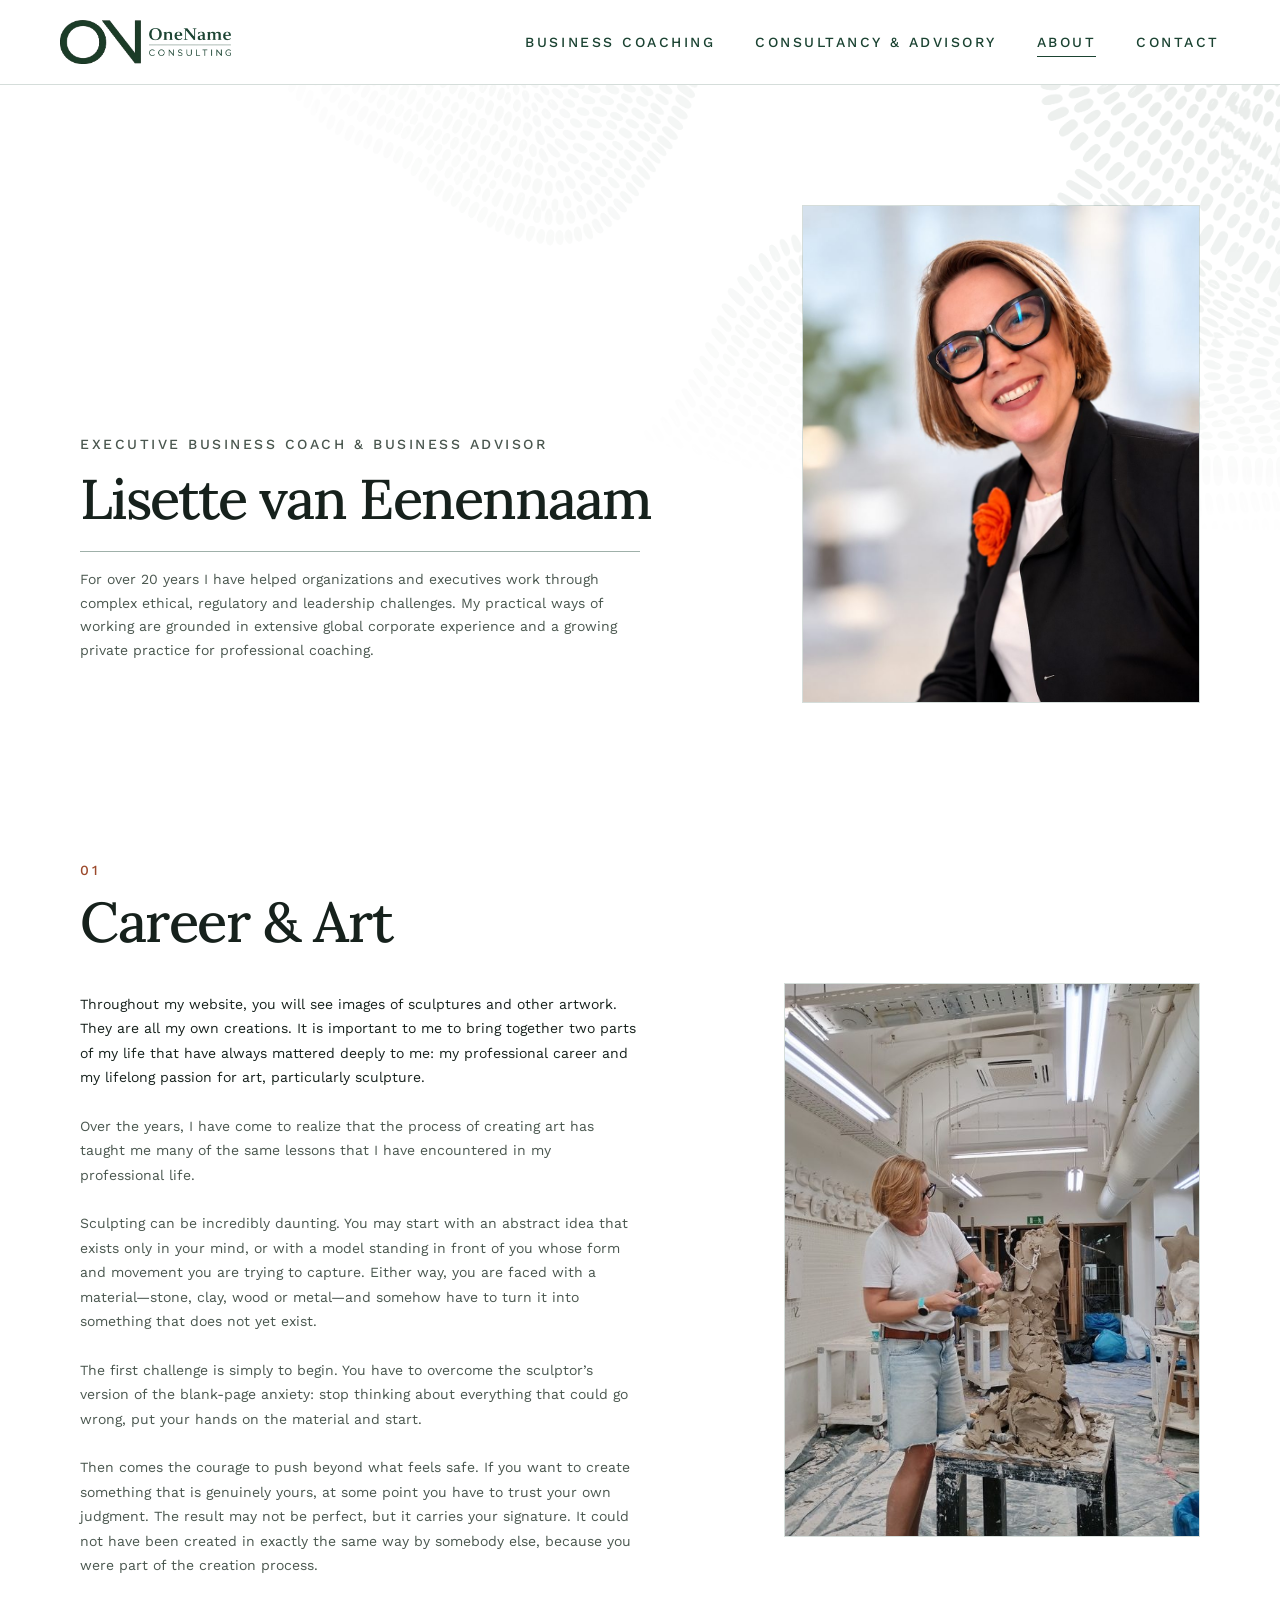
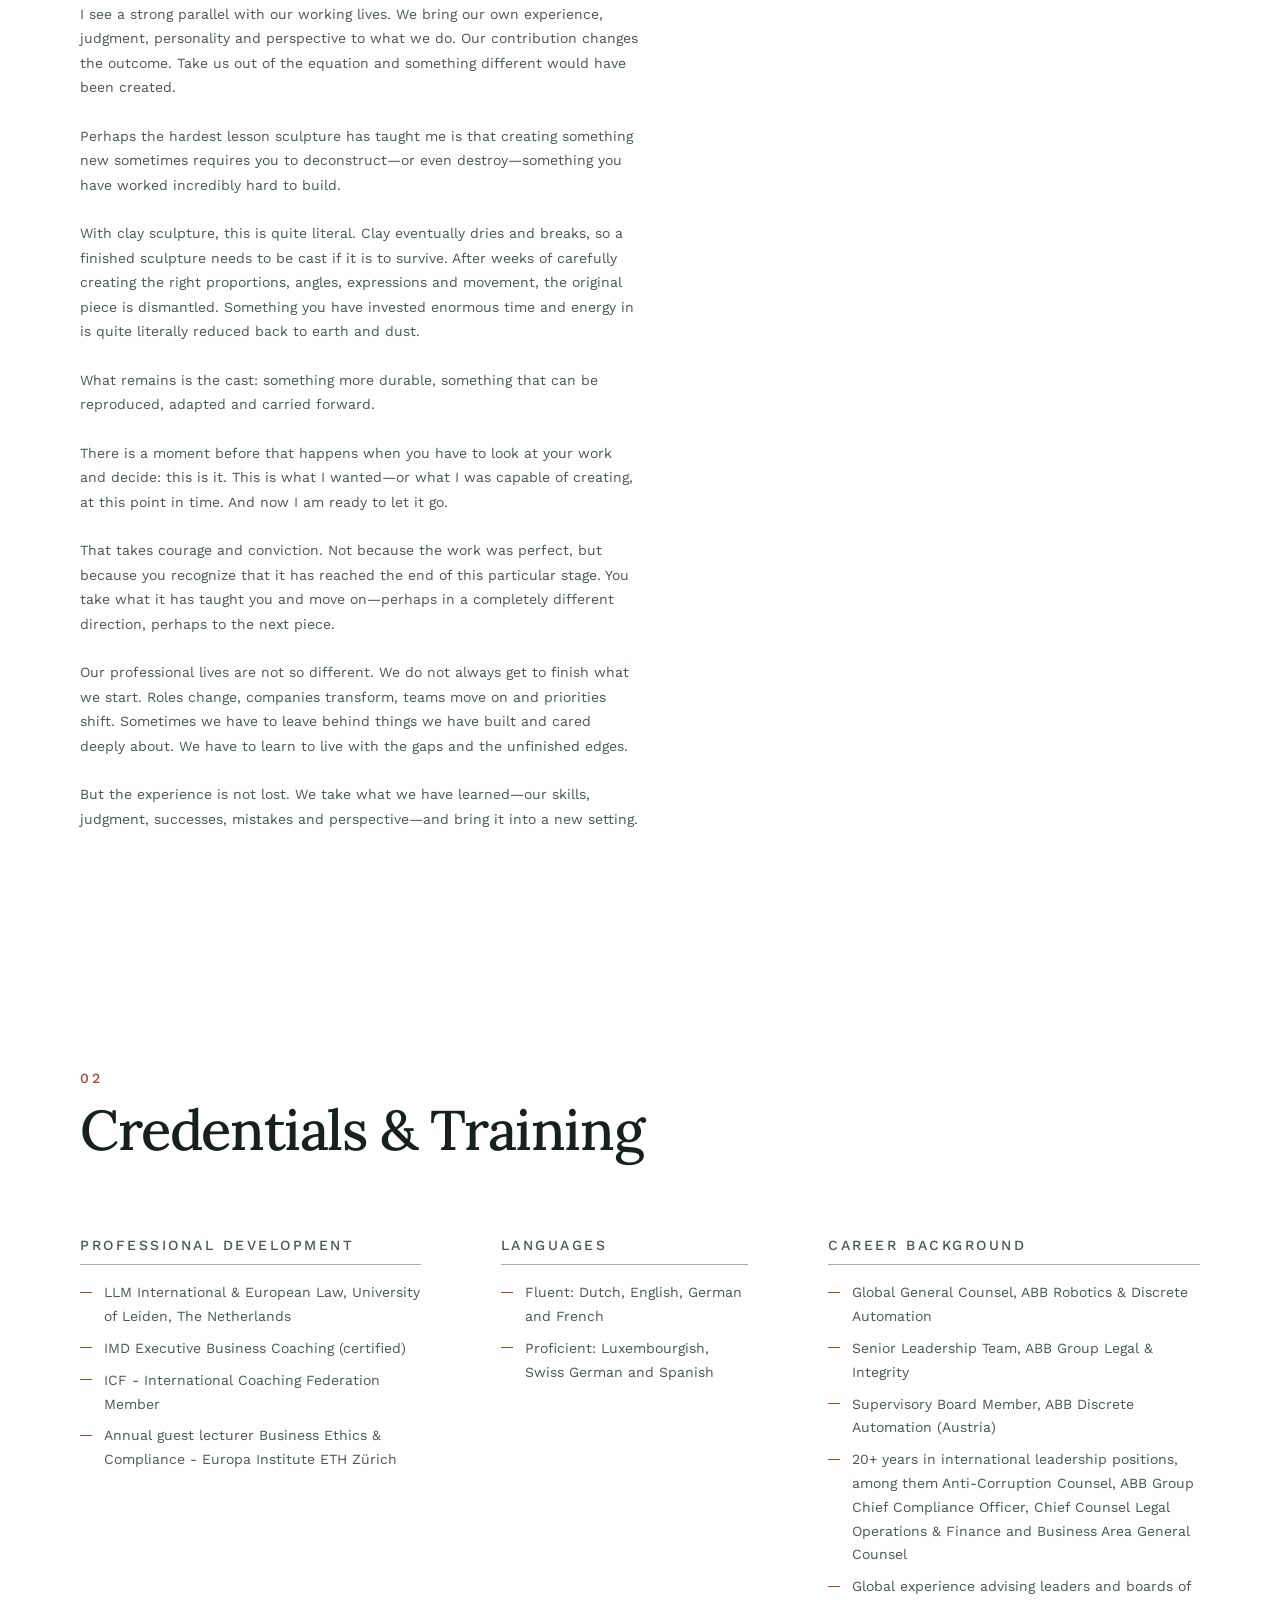
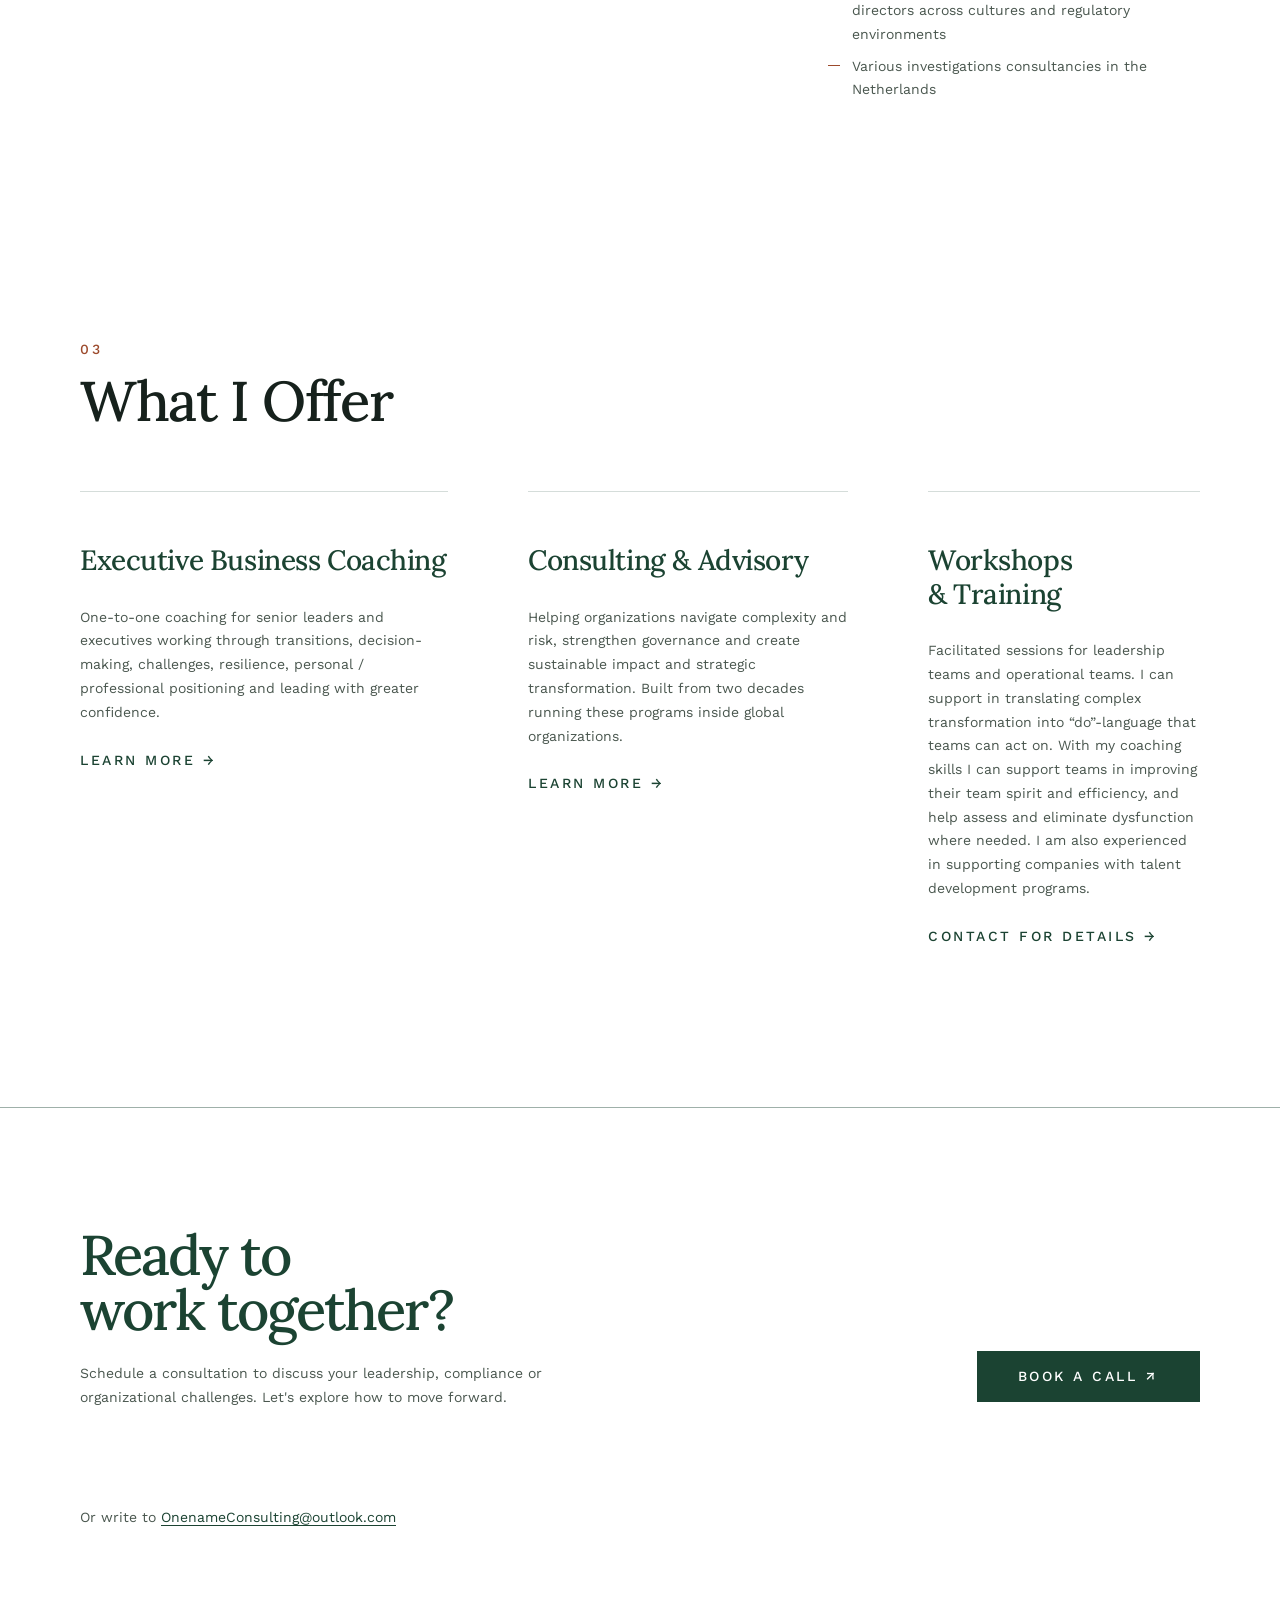
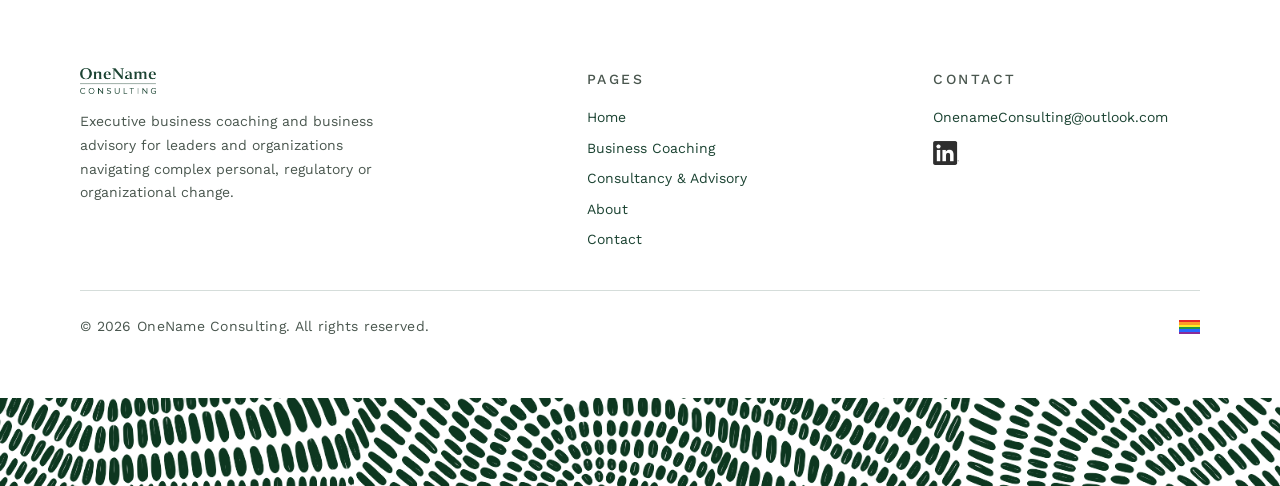
==== about/index.html @ f2559646 "Drop home from the desktop menu The logo carries the page home already. The link stays in the phone " ====
<!DOCTYPE html>
<html lang="en">
<head>
  <meta charset="UTF-8">
  <meta name="viewport" content="width=device-width, initial-scale=1.0">
  <title>About Lisette van Eenennaam | Executive Business Coach &amp; Business Advisor</title>
  <meta name="description" content="Executive business coach and business advisor with 20+ years at ABB in legal, compliance and leadership roles, including Global General Counsel for Robotics & Discrete Automation.">

  <link rel="canonical" href="https://onenameconsulting.com/about/">

  <!-- Open Graph / social. Absolute og:url and og:image are added by
       tools/set-domain.py once the client's domain is known. -->
  <meta property="og:type" content="website">
  <meta property="og:site_name" content="OneName Consulting">
  <meta property="og:title" content="About Lisette van Eenennaam | Executive Business Coach &amp; Business Advisor">
  <meta property="og:description" content="Executive business coach and business advisor with 20+ years at ABB in legal, compliance and leadership roles, including Global General Counsel for Robotics & Discrete Automation.">
  <meta property="og:url" content="https://onenameconsulting.com/about/">
  <meta property="og:image" content="https://onenameconsulting.com/assets/images/og-image.jpg">
  <meta property="og:locale" content="en">
  <meta name="twitter:card" content="summary_large_image">
  <meta name="twitter:image" content="https://onenameconsulting.com/assets/images/og-image.jpg">
  <meta name="twitter:title" content="About Lisette van Eenennaam | Executive Business Coach &amp; Business Advisor">
  <meta name="twitter:description" content="Executive business coach and business advisor with 20+ years at ABB in legal, compliance and leadership roles, including Global General Counsel for Robotics & Discrete Automation.">

  <script type="application/ld+json">
{
  "@context": "https://schema.org",
  "@graph": [
    {
      "@type": "ProfessionalService",
      "name": "OneName Consulting",
      "description": "Executive business coaching and business advisory for leaders and organizations navigating complex personal, regulatory or organizational change. 20+ years of global leadership experience in energy and technology industries.",
      "email": "OnenameConsulting@outlook.com",
      "sameAs": [
        "https://www.linkedin.com/in/lisette-v-2ba2059/"
      ],
      "areaServed": "Worldwide",
      "knowsLanguage": [
        "nl",
        "en",
        "de",
        "fr"
      ]
    },
    {
      "@type": "Person",
      "name": "Lisette van Eenennaam",
      "jobTitle": "Executive Business Coach & Business Advisor",
      "email": "OnenameConsulting@outlook.com",
      "sameAs": [
        "https://www.linkedin.com/in/lisette-v-2ba2059/"
      ],
      "knowsLanguage": [
        "nl",
        "en",
        "de",
        "fr"
      ],
      "alumniOf": {
        "@type": "Organization",
        "name": "IMD Business School"
      },
      "worksFor": {
        "@type": "Organization",
        "name": "OneName Consulting"
      },
      "knowsAbout": [
        "Executive coaching",
        "Anti-bribery and corruption compliance",
        "Corporate governance",
        "Regulatory risk",
        "Internal investigations",
        "Organizational culture and integrity",
        "Crisis management"
      ]
    }
  ]
}
  </script>

  <link rel="preconnect" href="https://fonts.googleapis.com">
  <link rel="preconnect" href="https://fonts.gstatic.com" crossorigin>
  <link href="https://fonts.googleapis.com/css2?family=Lora:ital,wght@0,400..700;1,400..700&family=Work+Sans:wght@400;500&display=swap" rel="stylesheet">

  <link rel="icon" href="../favicon.ico" sizes="any">
  <link rel="apple-touch-icon" href="../assets/images/apple-touch-icon.png">

  <link rel="stylesheet" href="../css/styles.css">

  <!-- Set before first paint so the mobile menu never flashes open. -->
  <script>document.documentElement.classList.add("js");</script>
</head>
<body>
  <a class="skip-link" href="#main">Skip to content</a>

  <header class="header">
    <nav class="nav" aria-label="Primary">
      <a class="logo" href="../" aria-label="OneName Consulting, home">
        <img class="logo__mark" fetchpriority="high" decoding="async" src="../assets/images/onename-mark.png" alt="" width="81" height="44">
        <img class="logo__wordmark" src="../assets/images/onename-wordmark.png" alt="OneName Consulting" width="82" height="28">
      </a>

      <button class="nav__toggle" type="button" aria-expanded="false"
              aria-controls="nav-menu" aria-label="Open menu">
        <span class="nav__toggle-bar"></span>
        <span class="nav__toggle-bar"></span>
        <span class="nav__toggle-bar"></span>
      </button>

      <ul class="nav__links" id="nav-menu">
        <li class="nav__item--home"><a href="../" class="nav__link">Home</a></li>
        <li><a href="../business-coaching/" class="nav__link">Business Coaching</a></li>
        <li><a href="../consultancy-advisory/" class="nav__link">Consultancy &amp; Advisory</a></li>
        <li><a href="../about/" class="nav__link active" aria-current="page">About</a></li>
        <li><a href="../contact/" class="nav__link">Contact</a></li>
      </ul>
    </nav>
  </header>

  <main id="main">

    <!-- Page header -->
    <section class="about-header">
      <div class="container">
        <div class="pattern-accent pattern-accent--hero" aria-hidden="true"></div>

        <div class="about-header__grid">
          <div>
            <p class="eyebrow">Executive Business Coach &amp; Business Advisor</p>

            <h1 class="about-header__title">Lisette van Eenennaam</h1>

            <p class="about-header__subtitle">
              For over 20 years I have helped organizations and executives work
              through complex ethical, regulatory and leadership challenges. My
              practical ways of working are grounded in extensive global
              corporate experience and a growing private practice for
              professional coaching.
            </p>
          </div>

          <div class="about-header__portrait">
            <img src="../assets/images/lisette-headshot.jpg"
                 alt="Lisette van Eenennaam" width="880" height="1100"
                 decoding="async">
          </div>
        </div>
      </div>
    </section>

    <!-- 1. Career & Art -->
    <section class="section story">
      <div class="container">
        <div class="story__grid">
          <div class="story__text">
            <h2 class="section__title">Career &amp; Art</h2>

            <p>
              Throughout my website, you will see images of sculptures and other
              artwork. They are all my own creations. It is important to me to bring
              together two parts of my life that have always mattered deeply to me:
              my professional career and my lifelong passion for art, particularly
              sculpture.
            </p>

            <p>
              Over the years, I have come to realize that the process of creating
              art has taught me many of the same lessons that I have encountered in
              my professional life.
            </p>

            <p>
              Sculpting can be incredibly daunting. You may start with an abstract
              idea that exists only in your mind, or with a model standing in front
              of you whose form and movement you are trying to capture. Either way,
              you are faced with a material&mdash;stone, clay, wood or
              metal&mdash;and somehow have to turn it into something that does not
              yet exist.
            </p>

            <p>
              The first challenge is simply to begin. You have to overcome the
              sculptor&rsquo;s version of the blank-page anxiety: stop thinking
              about everything that could go wrong, put your hands on the material
              and start.
            </p>

            <p>
              Then comes the courage to push beyond what feels safe. If you want to
              create something that is genuinely yours, at some point you have to
              trust your own judgment. The result may not be perfect, but it
              carries your signature. It could not have been created in exactly the
              same way by somebody else, because you were part of the creation
              process.
            </p>

            <p>
              I see a strong parallel with our working lives. We bring our own
              experience, judgment, personality and perspective to what we do. Our
              contribution changes the outcome. Take us out of the equation and
              something different would have been created.
            </p>

            <p>
              Perhaps the hardest lesson sculpture has taught me is that creating
              something new sometimes requires you to deconstruct&mdash;or even
              destroy&mdash;something you have worked incredibly hard to build.
            </p>

            <p>
              With clay sculpture, this is quite literal. Clay eventually dries and
              breaks, so a finished sculpture needs to be cast if it is to survive.
              After weeks of carefully creating the right proportions, angles,
              expressions and movement, the original piece is dismantled. Something
              you have invested enormous time and energy in is quite literally
              reduced back to earth and dust.
            </p>

            <p>
              What remains is the cast: something more durable, something that can
              be reproduced, adapted and carried forward.
            </p>

            <p>
              There is a moment before that happens when you have to look at your
              work and decide: this is it. This is what I wanted&mdash;or what I was
              capable of creating, at this point in time. And now I am ready to let
              it go.
            </p>

            <p>
              That takes courage and conviction. Not because the work was perfect,
              but because you recognize that it has reached the end of this
              particular stage. You take what it has taught you and move
              on&mdash;perhaps in a completely different direction, perhaps to the
              next piece.
            </p>

            <p>
              Our professional lives are not so different. We do not always get to
              finish what we start. Roles change, companies transform, teams move on
              and priorities shift. Sometimes we have to leave behind things we have
              built and cared deeply about. We have to learn to live with the gaps
              and the unfinished edges.
            </p>

            <p>
              But the experience is not lost. We take what we have learned&mdash;our
              skills, judgment, successes, mistakes and perspective&mdash;and bring
              it into a new setting.
            </p>
          </div>

          <aside class="story__aside">
            <figure class="story__figure reveal">
              <img src="../assets/images/studio-working.jpg"
                   alt="Lisette van Eenennaam modelling a standing figure in clay at her studio"
                   width="571" height="761" loading="lazy" decoding="async">
            </figure>
          </aside>
        </div>
      </div>
    </section>

    <!-- 2. Credentials & Training -->
    <section class="section credentials-section">
      <div class="container">
        <h2 class="section__title">Credentials &amp; Training</h2>

        <div class="credentials-grid">
          <div class="credentials-group">
            <h3 class="eyebrow credentials-group__title">Professional Development</h3>
            <ul class="credentials-group__list">
              <li>LLM International &amp; European Law, University of Leiden, The Netherlands</li>
              <li>IMD Executive Business Coaching (certified)</li>
              <li>ICF - International Coaching Federation Member</li>
              <li>Annual guest lecturer Business Ethics &amp; Compliance - Europa Institute ETH Z&uuml;rich</li>
            </ul>
          </div>

          <div class="credentials-group">
            <h3 class="eyebrow credentials-group__title">Languages</h3>
            <ul class="credentials-group__list">
              <li>Fluent: Dutch, English, German and French</li>
              <li>Proficient: Luxembourgish, Swiss German and Spanish</li>
            </ul>
          </div>

          <div class="credentials-group">
            <h3 class="eyebrow credentials-group__title">Career Background</h3>
            <ul class="credentials-group__list">
              <li>Global General Counsel, ABB Robotics &amp; Discrete Automation</li>
              <li>Senior Leadership Team, ABB Group Legal &amp; Integrity</li>
              <li>Supervisory Board Member, ABB Discrete Automation (Austria)</li>
              <li>20+ years in international leadership positions, among them Anti-Corruption Counsel, ABB Group Chief Compliance Officer, Chief Counsel Legal Operations &amp; Finance and Business Area General Counsel</li>
              <li>Global experience advising leaders and boards of directors across cultures and regulatory environments</li>
              <li>Various investigations consultancies in the Netherlands</li>
            </ul>
          </div>
        </div>
      </div>
    </section>

    <!-- 3. What I Offer -->
    <section class="section services">
      <div class="container">
        <h2 class="section__title">What I Offer</h2>

        <div class="services-grid">
          <article class="card services-card">
            <h3 class="card__title">Executive Business Coaching</h3>
            <p class="card__text">
              One-to-one coaching for senior leaders and executives working
              through transitions, decision-making, challenges, resilience,
              personal / professional positioning and leading with greater
              confidence.
            </p>
            <a class="services-card__link" href="../business-coaching/"
               aria-label="Learn more about executive coaching">Learn more &rarr;</a>
          </article>

          <article class="card services-card">
            <h3 class="card__title">Consulting &amp; Advisory</h3>
            <p class="card__text">
              Helping organizations navigate complexity and risk, strengthen
              governance and create sustainable impact and strategic
              transformation. Built from two decades running these programs
              inside global organizations.
            </p>
            <a class="services-card__link" href="../consultancy-advisory/"
               aria-label="Learn more about compliance and advisory">Learn more &rarr;</a>
          </article>

          <article class="card services-card">
            <h3 class="card__title">Workshops &amp; Training</h3>
            <p class="card__text">
              Facilitated sessions for leadership teams and operational teams. I
              can support in translating complex transformation into
              &ldquo;do&rdquo;-language that teams can act on. With my coaching
              skills I can support teams in improving their team spirit and
              efficiency, and help assess and eliminate dysfunction where
              needed. I am also experienced in supporting companies with talent
              development programs.
            </p>
            <a class="services-card__link" href="../consultancy-advisory/"
               aria-label="Contact us about workshops and training">Contact for details &rarr;</a>
          </article>
        </div>
      </div>
    </section>

    <!-- 4. CTA banner -->
    <section class="cta-banner">
      <div class="container cta-banner__inner">
        <div>
          <h2 class="cta-banner__title">Ready to work together?</h2>
          <p class="cta-banner__text">
            Schedule a consultation to discuss your leadership, compliance or
            organizational challenges. Let's explore how to move forward.
          </p>
        </div>

        <div class="cta-banner__actions">
          <a class="btn btn--solid" href="mailto:OnenameConsulting@outlook.com">Book a call</a>
        </div>
          <p class="cta-banner__fallback">
            Or write to <a class="link" href="mailto:OnenameConsulting@outlook.com">OnenameConsulting@outlook.com</a>
          </p>
      </div>
    </section>

  </main>

  <footer class="footer">
    <div class="container footer__inner">
      <div class="footer__brand">
        <img class="footer__wordmark" loading="lazy" decoding="async" src="../assets/images/onename-wordmark.png"
             alt="OneName Consulting" width="76" height="26">
        <p class="footer__tagline">
          Executive business coaching and business advisory for leaders and
          organizations navigating complex personal, regulatory or
          organizational change.
        </p>
      </div>

      <nav class="footer__nav" aria-label="Footer">
        <h2 class="eyebrow">Pages</h2>
        <ul class="footer__list">
          <li><a class="footer__link" href="../">Home</a></li>
          <li><a class="footer__link" href="../business-coaching/">Business Coaching</a></li>
          <li><a class="footer__link" href="../consultancy-advisory/">Consultancy &amp; Advisory</a></li>
          <li><a class="footer__link" href="../about/" aria-current="page">About</a></li>
          <li><a class="footer__link" href="../contact/">Contact</a></li>
        </ul>
      </nav>

      <div class="footer__contact">
        <h2 class="eyebrow">Contact</h2>
        <ul class="footer__list">
          <li><a class="footer__link" href="mailto:OnenameConsulting@outlook.com">OnenameConsulting@outlook.com</a></li>
          <li>
            <a class="footer__link footer__link--logo" href="https://www.linkedin.com/in/lisette-v-2ba2059/">
              <img class="social-bug" loading="lazy" decoding="async"
                   src="../assets/images/linkedin-bug.png" alt="LinkedIn" width="96" height="89">
            </a>
          </li>
        </ul>
      </div>

      <p class="footer__legal">
        <span>&copy; 2026 OneName Consulting. All rights reserved.</span>
        <img class="footer__flag" loading="lazy" decoding="async" src="../assets/images/pride-flag.svg"
             alt="Pride flag" width="21" height="14">
      </p>
    </div>

    <div class="pattern-divider" aria-hidden="true"></div>
  </footer>

  <script src="../js/main.js"></script>
</body>
</html>
---- css/styles.css ----
/* ==========================================================================
   OneName Consulting — global stylesheet

   Art direction: editorial magazine, not corporate web. The page is carried
   by type, rule-work and whitespace; there are no filled cards, no drop
   shadows and no radii to speak of. The ground is white; forest green does
   the structural work and terracotta is used only as punctuation.

   Mobile first. Base rules are the phone layout; every media query is
   min-width and only ever adds. Breakpoints:
     base            up to 480px   phone
     min-width 481   481 – 768px   tablet
     min-width 769   769px and up  desktop
   ========================================================================== */

/* --------------------------------------------------------------------------
   1. Design tokens
   The ground is plain white; the neutral ramp above it is tinted toward the
   forest green rather than a flat grey, so text and primary read as one
   family against it. Sizing tokens hold
   their phone values here and are raised at each breakpoint.
   -------------------------------------------------------------------------- */

:root {
  /* Colour */
  --color-primary: #1B4332;         /* Forest Green */
  --color-primary-hover: #143528;
  --color-on-primary: #FFFFFF;
  --color-background: #FFFFFF;      /* White */
  --color-surface: #FAF9F7;         /* off-white, for any panel that needs to sit off the ground */
  --color-text: #16211C;
  --color-text-muted: #4A574F;
  --color-text-secondary: var(--color-text-muted);   /* alias */
  --color-border: rgba(27, 67, 50, 0.28);

  /* The one accent. Punctuation only — a turned word, a hovered rule, an
     index number. Never body copy, never a background, never meaning-bearing
     on its own. */
  --color-accent: #9C4A2C;          /* muted terracotta — 6.12:1 on white */

  /* Reversed-out variants for the forest proof band. The band is the only
     dark surface on the site, and the base accent measures 1.81:1 on forest —
     far below the 4.5:1 floor — so it cannot be used there. These three exist
     for that band alone and are not a second brand palette. */
  --color-on-primary-muted: #B8B5AE;   /* 5.41:1 on forest */
  --color-accent-on-primary: #D8977E;  /* base accent lightened 25%, 4.56:1 */
  --rule-on-primary: rgba(255, 255, 255, 0.24);

  /* Rule-work does most of the structural work now that cards are gone. */
  --rule-hairline: rgba(27, 67, 50, 0.18);
  --rule-strong: rgba(27, 67, 50, 0.42);

  /* Typography */
  --font-display: "Lora", Georgia, "Times New Roman", serif;
  --font-body: "Work Sans", -apple-system, BlinkMacSystemFont, "Segoe UI",
    Helvetica, Arial, sans-serif;

  /* Three sizes, and only three. Hierarchy is carried by family, weight,
     case, tracking and rule-work instead of by a long size ramp, so a
     heading and a card title can share a size and still read as different
     things. Phone values are the base; the two larger sizes grow with the
     viewport and stop at their cap. Anything not listed here — the
     navigation and the footer — keeps its own sizes on purpose.

     --text-s is the floor for the whole page: nothing is set smaller. The
     navigation, footer links and legal line used to sit at 12px and now sit
     here with the rest. */
  --text-s: 0.875rem;                          /* 14px — body, labels, meta */
  --text-m: clamp(1.25rem, 1.4vw + 0.94rem, 1.75rem);  /* 20 → 28px — sub-heads, leads */
  --text-l: clamp(2rem, 3.6vw + 1.1rem, 3.5rem);       /* 32 → 56px — headlines */

  /* Editorial metadata: small, wide, uppercase. One treatment, used
     everywhere that isn't display or body. */
  --tracking-meta: 0.18em;

  /* Spacing */
  --space-xs: 0.25rem;   /*   4px */
  --space-sm: 0.5rem;    /*   8px */
  --space-md: 1rem;      /*  16px */
  --space-lg: 1.5rem;    /*  24px */
  --space-xl: 2.5rem;    /*  40px */
  --space-2xl: 3.75rem;  /*  60px */
  --space-3xl: 5rem;     /*  80px */
  --space-4xl: 7.5rem;   /* 120px — desktop section rhythm */

  /* Layout */
  --container-max: 1240px;
  --container-gutter: var(--space-md);
  --measure: 560px;

  --radius-sm: 0;
  --radius-md: 0;

  /* Kept as tokens because components still reference them, but elevation is
     no longer part of the visual language — both resolve to nothing. */
  --shadow-sm: none;
  --shadow-md: none;

  --transition-fast: 180ms cubic-bezier(0.22, 1, 0.36, 1);

  /* Navbar — phone values */
  --nav-padding-y: var(--space-md);
  --nav-padding-x: var(--space-md);
  --nav-gap: var(--space-md);
  --logo-size: 36px;       /* ON mark HEIGHT; width follows its 1.84:1 ratio */
  --wordmark-size: 23px;   /* wordmark HEIGHT; width follows its 2.94:1 ratio */

  /* Section rhythm — phone values.
     --section-padding-lg is the interior-page rhythm; the landing page
     sets its own padding per section instead of drawing from a token. */
  --section-padding-lg: var(--space-2xl);

  /* Pattern accents. Opacity and height are the two things worth tweaking,
     so they live here rather than in the rules below. */
  /* The hero field is meant to be noticed on second glance, not first.
     Phones get the faintest setting so nothing competes with the headline.
     Measured at 0.09: muted copy holds 5.46:1 and the terracotta em 3.92:1
     over the densest dots, so type sits on it cleanly. */
  --pattern-opacity: 0.04;          /* hero field — phone */
  --pattern-opacity-section: 0.12;  /* section accent */
  --pattern-opacity-cta: 0.07;      /* closing CTA field — phone */
  --pattern-divider-h: 56px;        /* full-opacity closing band */
}

/* --------------------------------------------------------------------------
   2. Reset
   -------------------------------------------------------------------------- */

*,
*::before,
*::after {
  box-sizing: border-box;
}

body,
h1,
h2,
p {
  margin: 0;
}

ul {
  margin: 0;
  padding: 0;
  list-style: none;
}

img {
  display: block;
  max-width: 100%;
}

button {
  font: inherit;
  color: inherit;
  background: none;
  border: 0;
  padding: 0;
}

/* --------------------------------------------------------------------------
   3. Base
   -------------------------------------------------------------------------- */

body {
  background-color: var(--color-background);
  color: var(--color-text);
  font-family: var(--font-body);
  font-size: var(--text-s);
  line-height: 1.6;
  -webkit-font-smoothing: antialiased;

  /* Composition leans on offsets and oversized type; this is the backstop
     that guarantees none of it can push the page sideways. */
  overflow-x: hidden;
}

/* Sections are numbered by CSS so the markup stays clean. */
main {
  counter-reset: section;
}

:focus-visible {
  outline: 2px solid var(--color-primary);
  outline-offset: 3px;
}

/* Off-screen until focused, so keyboard users can jump the navigation
   instead of tabbing the logo and four links on every page. */
.skip-link {
  position: absolute;
  left: var(--space-md);
  top: var(--space-md);
  z-index: 200;
  padding: var(--space-sm) var(--space-md);
  background-color: var(--color-primary);
  color: var(--color-on-primary);
  font-size: var(--text-s);
  font-weight: 500;
  letter-spacing: var(--tracking-meta);
  text-transform: uppercase;
  text-decoration: none;
  transform: translateY(-200%);
}

.skip-link:focus {
  transform: translateY(0);
}

/* --------------------------------------------------------------------------
   4. Layout
   -------------------------------------------------------------------------- */

.container {
  max-width: var(--container-max);
  margin-inline: auto;
  padding-inline: var(--container-gutter);
}

/* --------------------------------------------------------------------------
   5. Header / navigation

   Phone: lockup and hamburger share row one; the menu wraps to row two and
   is collapsed. Tablet up: one row, menu always open, hamburger gone.
   -------------------------------------------------------------------------- */

.header {
  position: sticky;
  top: 0;
  z-index: 100;
  background-color: var(--color-background);
  border-bottom: 1px solid var(--rule-hairline);
}

.nav {
  display: flex;
  flex-wrap: wrap;
  align-items: center;
  justify-content: space-between;
  gap: var(--space-md);
  padding: var(--nav-padding-y) var(--nav-padding-x);
}

/* Lockup: mark then wordmark, sharing one link to home. */
.logo {
  display: flex;
  align-items: center;
  gap: var(--space-sm);
  flex-shrink: 0;
}

/* Both pieces are wider than tall, so height drives the size and width
   follows. Setting both dimensions would squash them. */
.logo__mark {
  height: var(--logo-size);
  width: auto;
}

.logo__wordmark {
  height: var(--wordmark-size);
  width: auto;
}

/* Hamburger --------------------------------------------------------------- */

/* Hidden by default so that without JavaScript the menu below simply stays
   visible and usable. The .js class, set by main.js, turns the collapse on. */
.nav__toggle {
  display: none;
  width: 44px;              /* 44px minimum touch target */
  height: 44px;
  margin-right: calc(var(--space-xs) * -1);
  cursor: pointer;
}

.js .nav__toggle {
  display: flex;
  flex-direction: column;
  align-items: center;
  justify-content: center;
  gap: 5px;
}

.nav__toggle-bar {
  display: block;
  width: 22px;
  height: 1px;
  background-color: var(--color-primary);
  transition: transform var(--transition-fast),
    opacity var(--transition-fast);
}

/* Open: top and bottom bars cross, middle bar drops out */
.nav__toggle[aria-expanded="true"] .nav__toggle-bar:nth-child(1) {
  transform: translateY(6px) rotate(45deg);
}

.nav__toggle[aria-expanded="true"] .nav__toggle-bar:nth-child(2) {
  opacity: 0;
}

.nav__toggle[aria-expanded="true"] .nav__toggle-bar:nth-child(3) {
  transform: translateY(-6px) rotate(-45deg);
}

/* Menu -------------------------------------------------------------------- */

.nav__links {
  display: flex;
  flex-direction: column;
  gap: var(--nav-gap);
  flex-basis: 100%;
  padding-bottom: var(--space-sm);
}

/* Collapsed on phones until the hamburger opens it */
.js .nav__links {
  display: none;
}

.js .nav__links--open {
  display: flex;
}

.nav__link {
  position: relative;
  display: inline-block;
  padding-block: var(--space-xs);
  color: var(--color-primary);
  font-family: var(--font-body);
  font-size: var(--text-s);
  font-weight: 500;
  letter-spacing: var(--tracking-meta);
  text-transform: uppercase;
  text-decoration: none;
  transition: color var(--transition-fast);
}

/* Rule grows from the left rather than fading in — reads as drawn, not lit. */
.nav__link::after {
  content: "";
  position: absolute;
  left: 0;
  bottom: 0;
  width: 100%;
  height: 1px;
  background-color: currentColor;
  transform: scaleX(0);
  transform-origin: left;
  transition: transform var(--transition-fast);
}

.nav__link:hover::after {
  transform: scaleX(1);
}

/* Current page: the rule is simply already drawn. Underline, not colour
   alone, carries the meaning. */
.nav__link.active::after {
  transform: scaleX(1);
}

/* --------------------------------------------------------------------------
   6. Hero

   A magazine cover: the headline runs the full measure at display size, the
   supporting copy sits low and right of centre, and the actions sit left
   under it. The imbalance is the composition.
   -------------------------------------------------------------------------- */

/* --------------------------------------------------------------------------
   Pattern accents

   Three placements, no more: a faded field in the hero, a faded field beside
   the approach heading, and a full-opacity band closing the About page.

   The governing rule is that type never sits on the pattern. That isn't left
   to opacity — it is built into the geometry. On phone and tablet the hero
   accent is a band and the hero's top padding is derived from its height, so
   the headline starts below it. On desktop the accent takes the right of the
   frame and the columns below stop short of it. Either way the two cannot
   meet, at any viewport width.

   The artwork is the client's own file with its paper keyed out, so the site's
   bisque shows through rather than the artwork's slightly cooler #F3F1EF. Ink
   is the artwork's measured #0D3720, untouched.

   Paths are relative to this stylesheet, so they resolve identically from the
   root page and from pages/.
   -------------------------------------------------------------------------- */

.pattern-accent {
  position: absolute;
  z-index: 0;
  background-image: url("../assets/images/pattern.webp");
  background-size: cover;
  background-position: center;
  background-repeat: no-repeat;
  opacity: var(--pattern-opacity);
  pointer-events: none;
}

/* A field behind the whole hero, not just the type side. The radial mask
   concentrates it in the top-right corner, which the split layout's
   photograph now covers, and lets it fall away to nothing moving left —
   so it stays faintly present behind the headline without competing with
   it. */
.pattern-accent--hero {
  inset: 0;
  -webkit-mask-image: radial-gradient(115% 95% at 100% 0%,
    #000 0%, rgba(0, 0, 0, 0.5) 40%, transparent 74%);
  mask-image: radial-gradient(115% 95% at 100% 0%,
    #000 0%, rgba(0, 0, 0, 0.5) 40%, transparent 74%);
}

/* Beside the approach heading, which is capped at --measure and sits left.
   Hidden on phones, where there is no clear space to put it. */
.pattern-accent--section {
  display: none;
  opacity: var(--pattern-opacity-section);
}

/* Full opacity — this one is the accent, not a wash. Anchored to the foot of
   the artwork because that is the only region whose dots run unbroken from
   edge to edge; sliced anywhere higher, the band crosses one of the field's
   white voids and reads as two torn-off pieces rather than one rule. */
.pattern-divider {
  height: var(--pattern-divider-h);
  background-image: url("../assets/images/pattern.webp");
  background-size: cover;
  background-position: center bottom;
  background-repeat: no-repeat;
}

.hero {
  position: relative;
  overflow: hidden;
  padding-block: 0 var(--space-3xl);
}

/* Mobile opens on the photograph, not on type. */
.hero__grid {
  position: relative;
  z-index: 1;
  display: grid;
}

.hero__media {
  order: -1;
}

.hero__media img {
  width: 100%;
  height: 100%;
  aspect-ratio: 4 / 3;
  object-fit: cover;
  object-position: center 22%;
}

.hero__body {
  min-width: 0;
  padding-inline: var(--container-gutter);
  padding-block: var(--space-xl) 0;
}

.hero__title {
  font-family: var(--font-display);
  font-size: var(--text-l);
  font-weight: 500;
  line-height: 0.94;
  letter-spacing: -0.035em;
  text-wrap: balance;
}

/* The one flourish: "craft" set in Lora's italic and turned terracotta, so
   the word demonstrates the craft it names. Delete the <em> in index.html to
   remove it. */
.hero__title em {
  font-style: italic;
  font-weight: 400;
  color: var(--color-accent);
}

.hero__description {
  max-width: var(--measure);
  margin-top: var(--space-xl);
  padding-top: var(--space-md);
  border-top: 1px solid var(--rule-strong);
  font-size: var(--text-s);
  line-height: 1.6;
  color: var(--color-text-muted);
  text-wrap: pretty;
}

.hero__cta {
  display: flex;
  flex-direction: column;
  align-items: flex-start;
  gap: var(--space-lg);
  margin-top: var(--space-xl);
}

/* --------------------------------------------------------------------------
   7. Buttons

   Editorial labels, not UI chrome: small caps, wide tracking, a hairline
   under them and an arrow that leans on hover. Touch target is held at 44px
   by padding rather than by box size.
   -------------------------------------------------------------------------- */

.btn {
  display: inline-flex;
  align-items: center;
  gap: var(--space-sm);
  max-width: 100%;
  min-height: 44px;
  padding: var(--space-sm) 0;
  border: 0;
  border-bottom: 1px solid currentColor;
  border-radius: var(--radius-sm);
  background: none;
  font-family: var(--font-body);
  font-size: var(--text-s);
  font-weight: 500;
  letter-spacing: var(--tracking-meta);
  line-height: 1.2;
  text-transform: uppercase;
  text-decoration: none;
  cursor: pointer;
  transition: color var(--transition-fast), opacity var(--transition-fast);
}

.btn::after {
  content: "\2197";               /* ↗ */
  font-size: 1em;
  line-height: 1;
  transition: transform var(--transition-fast);
}

.btn:hover::after {
  transform: translate(3px, -3px);
}

/* A filled button, for the one action that must not read as a link. Kept
   square and small-caps so it still belongs to the type system rather than
   arriving as generic UI. */
.btn--solid {
  padding: var(--space-md) var(--space-lg);
  border: 1px solid var(--color-primary);
  background-color: var(--color-primary);
  color: var(--color-on-primary);
}

.btn--solid:hover {
  background-color: var(--color-primary-hover);
  border-color: var(--color-primary-hover);
  color: var(--color-on-primary);
}

.btn--secondary {
  color: var(--color-text-muted);
  border-bottom-color: var(--rule-strong);
}

.btn--secondary:hover {
  color: var(--color-primary);
}

/* --------------------------------------------------------------------------
   8. Shared section furniture
   -------------------------------------------------------------------------- */

.section {
  counter-increment: section;
  padding-block: var(--section-padding-lg);
}

.section__title {
  font-family: var(--font-display);
  font-size: var(--text-l);
  font-weight: 500;
  line-height: 1.05;
  letter-spacing: -0.025em;
  text-wrap: balance;
}

/* Section number as editorial metadata above the heading: 01, 02.
   Generated, so the markup carries no decorative spans. */
.section__title::before {
  content: counter(section, decimal-leading-zero);
  display: block;
  margin-bottom: var(--space-md);
  font-family: var(--font-body);
  font-size: var(--text-s);
  font-weight: 500;
  letter-spacing: var(--tracking-meta);
  line-height: 1;
  color: var(--color-accent);
}

.section__intro {
  max-width: var(--measure);
  margin-top: var(--space-lg);
  font-size: var(--text-s);
  line-height: 1.7;
  color: var(--color-text-secondary);
}

.eyebrow {
  font-size: var(--text-s);
  font-weight: 500;
  letter-spacing: var(--tracking-meta);
  text-transform: uppercase;
  color: var(--color-text-secondary);
}

/* Cards are entries in an index, not objects on a surface: no fill, no
   radius, no elevation. A rule on top and space below. */
.card {
  position: relative;
  padding: var(--space-lg) 0 var(--space-xl);
  background: none;
  border: 0;
  border-top: 1px solid var(--rule-hairline);
  border-radius: var(--radius-md);
  box-shadow: var(--shadow-sm);
  transition: border-color var(--transition-fast),
    transform var(--transition-fast);
}

.card:hover,
.card:focus-within {
  border-top-color: var(--color-accent);
  transform: translateY(-3px);
}

.card__title {
  font-family: var(--font-display);
  font-size: var(--text-m);
  font-weight: 500;
  line-height: 1.2;
  letter-spacing: -0.015em;
  color: var(--color-primary);
  text-wrap: balance;
}

.card__text {
  margin-top: var(--space-md);
  max-width: 46ch;
  font-size: var(--text-s);
  line-height: 1.7;
  color: var(--color-text-muted);
}

/* --------------------------------------------------------------------------
   9. About — page header
   -------------------------------------------------------------------------- */

.about-header {
  position: relative;
  overflow: hidden;
  padding-block: var(--section-padding-lg) var(--space-3xl);
}

/* Same dot field the landing hero uses, so the two openings rhyme. It sits
   behind the grid, masked into the top-right corner where the portrait is. */
.about-header__grid {
  position: relative;
  z-index: 1;
  display: grid;
  gap: var(--space-xl);
}

.about-header__title {
  margin-top: var(--space-md);
  font-family: var(--font-display);
  font-size: var(--text-l);
  font-weight: 500;
  line-height: 0.98;
  letter-spacing: -0.035em;
  text-wrap: balance;
}

.about-header__subtitle {
  max-width: var(--measure);
  margin-top: var(--space-lg);
  padding-top: var(--space-md);
  border-top: 1px solid var(--rule-strong);
  font-size: var(--text-s);
  line-height: 1.7;
  color: var(--color-text-muted);
}

/* Portrait slot. Holds its 4:5 shape whether or not an image is in it yet,
   so dropping the real headshot in later shifts nothing. Art-directed rather
   than framed: no radius, a hairline, and the image bleeds to the edges. */
.about-header__portrait {
  position: relative;
  display: flex;
  align-items: flex-end;
  justify-content: flex-start;
  aspect-ratio: 4 / 5;
  max-width: 400px;
  padding: var(--space-md);
  border: 1px solid var(--rule-hairline);
  border-radius: 0;
  background: none;
  color: var(--color-text-secondary);
  font-size: var(--text-s);
  letter-spacing: var(--tracking-meta);
  text-transform: uppercase;
  overflow: hidden;
}

.about-header__portrait img {
  position: absolute;
  inset: 0;
  width: 100%;
  height: 100%;
  object-fit: cover;
  border-radius: 0;
  transition: transform var(--transition-fast);
}

/* A real image removes the placeholder feel entirely; the frame stays. */
.about-header__portrait:hover img {
  transform: scale(1.02);
}

/* --------------------------------------------------------------------------
   10. About — story
   -------------------------------------------------------------------------- */

.story__grid {
  display: grid;
  gap: var(--space-xl);
}

/* Opening paragraph, held apart by colour rather than size — the scale has
   no step between body and sub-head to spend here. */
.story__text p:first-of-type {
  font-size: var(--text-s);
  line-height: 1.75;
  color: var(--color-text);
}

.story__text p {
  max-width: 62ch;
  font-size: var(--text-s);
  line-height: 1.75;
  color: var(--color-text-muted);
}

.story__text p + p {
  margin-top: var(--space-lg);
}

.story__text .section__title {
  margin-bottom: var(--space-xl);
}

.story__aside {
  display: grid;
  gap: var(--space-xl);
  align-content: start;
}

/* The photograph beside the essay. It rides along as the column scrolls,
   so the right-hand side is not empty for the length of a long read. */
.story__figure {
  margin: 0;
}

.story__figure img {
  width: 100%;
  height: auto;
  border: 1px solid var(--rule-hairline);
}

/* Facts pulled from the narrative — the numbers that make the scope legible
   at a glance rather than only in prose. */
.story__fact {
  padding-top: var(--space-md);
  border-top: 1px solid var(--rule-strong);
}

.story__fact-figure {
  font-family: var(--font-display);
  font-size: var(--text-m);
  font-weight: 500;
  line-height: 1;
  letter-spacing: -0.03em;
  color: var(--color-primary);
}

.story__fact-label {
  margin-top: var(--space-sm);
  font-size: var(--text-s);
  line-height: 1.6;
  letter-spacing: 0.02em;
  color: var(--color-text-secondary);
}

/* --------------------------------------------------------------------------
   11. Expertise, approach and services
   -------------------------------------------------------------------------- */

.services-grid,
.approach-grid {
  display: grid;
  gap: var(--space-xl);
  margin-top: var(--space-2xl);
}

/* Pillars carry a rule rather than a card — they are principles, not offers,
   and shouldn't compete with the index above them. */
.approach-pillar {
  padding-top: var(--space-md);
  border-top: 1px solid var(--rule-strong);
}

.approach-pillar__title {
  font-family: var(--font-display);
  font-size: var(--text-m);
  font-weight: 500;
  line-height: 1.2;
  letter-spacing: -0.015em;
  color: var(--color-primary);
}

.approach-pillar__text {
  margin-top: var(--space-sm);
  font-size: var(--text-s);
  line-height: 1.7;
  color: var(--color-text-muted);
}

.services-card__link {
  display: inline-flex;
  align-items: center;
  gap: var(--space-sm);
  margin-top: var(--space-lg);
  color: var(--color-primary);
  font-size: var(--text-s);
  font-weight: 500;
  letter-spacing: var(--tracking-meta);
  text-transform: uppercase;
  text-decoration: none;
  transition: color var(--transition-fast), transform var(--transition-fast);
}

/* The arrow already lives in the markup as → , so the whole label leans
   forward rather than growing a second one. */
.services-card__link:hover {
  color: var(--color-accent);
  transform: translateX(4px);
}

/* --------------------------------------------------------------------------
   12. Credentials
   -------------------------------------------------------------------------- */

.credentials-grid {
  display: grid;
  gap: var(--space-xl);
  margin-top: var(--space-2xl);
}

.credentials-group__title {
  padding-bottom: var(--space-sm);
  border-bottom: 1px solid var(--rule-strong);
}

.credentials-group__list {
  margin-top: var(--space-md);
  display: grid;
  gap: var(--space-sm);
  font-size: var(--text-s);
  line-height: 1.7;
  color: var(--color-text-muted);
}

.credentials-group__list li {
  padding-left: var(--space-lg);
  position: relative;
}

.credentials-group__list li::before {
  content: "";
  position: absolute;
  left: 0;
  top: 0.75em;
  width: 12px;
  height: 1px;
  background-color: var(--color-accent);
}

/* --------------------------------------------------------------------------
   13. CTA

   The last page of the magazine: no filled banner, just a rule, oversized
   type and air. Green stays as the type colour rather than a background.
   -------------------------------------------------------------------------- */

.cta-banner {
  position: relative;
  overflow: hidden;
  padding-block: var(--space-3xl);
  border-top: 1px solid var(--rule-strong);
  background: none;
  color: var(--color-text);
}

.cta-banner > .container {
  position: relative;
  z-index: 1;
}

/* The closing page keeps its air: the dotted field sits in the empty right
   half only, faded out before it reaches the type. Its own artwork, so the
   second piece reads as a companion to the hero rather than a repeat. */
.pattern-accent--cta {
  inset: 0;
  background-image: url("../assets/images/pattern-cta.jpg");
  background-position: right center;
  opacity: var(--pattern-opacity-cta);
  -webkit-mask-image: radial-gradient(52% 115% at 100% 50%,
    #000 0%, rgba(0, 0, 0, 0.4) 42%, transparent 78%);
  mask-image: radial-gradient(52% 115% at 100% 50%,
    #000 0%, rgba(0, 0, 0, 0.4) 42%, transparent 78%);
}

.cta-banner__inner {
  display: flex;
  flex-direction: column;
  flex-wrap: wrap;
  gap: var(--space-xl);
}

/* Every child of the row must be allowed to shrink; the fallback carries an
   email address that has no break opportunity of its own. */
.cta-banner__inner > * {
  min-width: 0;
}

.cta-banner__title {
  max-width: 12ch;
  font-family: var(--font-display);
  font-size: var(--text-l);
  font-weight: 500;
  line-height: 0.98;
  letter-spacing: -0.035em;
  color: var(--color-primary);
  text-wrap: balance;
}

.cta-banner__text {
  max-width: var(--measure);
  margin-top: var(--space-lg);
  font-size: var(--text-s);
  line-height: 1.7;
  color: var(--color-text-muted);
}

/* --------------------------------------------------------------------------
   13a. Interior page furniture
   Shared by the service pages, so a second one costs no new CSS.
   -------------------------------------------------------------------------- */

.page-hero {
  position: relative;
  overflow: hidden;
  padding-block: var(--section-padding-lg);
}

.page-hero > .container {
  position: relative;
  z-index: 1;
}

.page-hero__title {
  max-width: 18ch;
  margin-top: var(--space-md);
  font-family: var(--font-display);
  font-size: var(--text-l);
  font-weight: 500;
  line-height: 1.02;
  letter-spacing: -0.03em;
  text-wrap: balance;
}

.page-hero__subtitle {
  max-width: var(--measure);
  margin-top: var(--space-lg);
  padding-top: var(--space-md);
  border-top: 1px solid var(--rule-strong);
  font-size: var(--text-s);
  line-height: 1.7;
  color: var(--color-text-muted);
  text-wrap: pretty;
}

.page-hero__actions {
  display: flex;
  flex-direction: column;
  align-items: flex-start;
  gap: var(--space-lg);
  margin-top: var(--space-xl);
}

/* Opening paragraph of a section. Same size as the body copy that follows;
   it reads as the lead through its darker colour and the space around it. */
.lead {
  max-width: var(--measure);
  margin-top: var(--space-lg);
  font-size: var(--text-s);
  line-height: 1.7;
  color: var(--color-text);
}

.prose {
  max-width: 62ch;
  margin-top: var(--space-lg);
  font-size: var(--text-s);
  line-height: 1.75;
  color: var(--color-text-muted);
}

.prose + .prose {
  margin-top: var(--space-lg);
}

.pullquote {
  max-width: 34ch;
  margin-top: var(--space-2xl);
  padding-left: var(--space-lg);
  border-left: 2px solid var(--color-accent);
  font-family: var(--font-display);
  font-size: var(--text-m);
  font-style: italic;
  font-weight: 400;
  line-height: 1.35;
  color: var(--color-primary);
}

/* A ruled frame with the artwork inside it, used once per page at most. */
.framed {
  position: relative;
  overflow: hidden;
  margin-top: var(--space-2xl);
  padding: var(--space-lg);
  border: 1px solid var(--rule-hairline);
}

.framed > *:not(.pattern-accent) {
  position: relative;
  z-index: 1;
}

.pattern-accent--frame {
  inset: 0;
  -webkit-mask-image: radial-gradient(100% 110% at 100% 100%,
    #000 0%, rgba(0, 0, 0, 0.45) 45%, transparent 78%);
  mask-image: radial-gradient(100% 110% at 100% 100%,
    #000 0%, rgba(0, 0, 0, 0.45) 45%, transparent 78%);
}

/* An index rather than a card grid: one row per entry, rules running the full
   measure so they stack into a continuous ledger down the page. Titles get the
   whole column width, so they stop wrapping into three ragged lines. */
.index-list {
  counter-reset: idx;
  margin-top: var(--space-2xl);
  border-top: 1px solid var(--rule-strong);
}

.index-list__item {
  counter-increment: idx;
  display: grid;
  gap: var(--space-lg);
  padding-block: var(--space-lg);
  border-bottom: 1px solid var(--rule-hairline);
}

/* Each entry carries a detail of Lisette's own work: the standing clay figure
   and the wall of anatomy studies. The image is a custom property on the
   element, so the markup supplies the source and the CSS keeps the behaviour. */
.index-list__media {
  position: relative;
  aspect-ratio: 5 / 3;
  border: 1px solid var(--rule-hairline);
  overflow: hidden;
  transition: border-color var(--transition-fast);
}

/* On a pseudo-element so it can scale inside the border without moving it. */
.index-list__media::before {
  content: "";
  position: absolute;
  inset: 0;
  background-image: var(--tile);
  background-size: cover;
  background-position: center;
  transition: transform var(--transition-fast);
}

.index-list__item:hover .index-list__media::before {
  transform: scale(1.04);
}

.index-list__item:hover .index-list__media {
  border-color: var(--color-accent);
}

.index-list__body {
  display: grid;
  gap: var(--space-sm);
  align-content: start;
}

/* The gesture: the numeral is set at display size and drawn as an outline,
   so it reads as a printed folio rather than a label. It fills in on hover. */
.index-list__body::before {
  content: counter(idx, decimal-leading-zero);
  font-family: var(--font-display);
  font-size: var(--text-m);
  font-weight: 500;
  line-height: 0.82;
  letter-spacing: -0.04em;
  color: color-mix(in srgb, var(--color-accent) 34%, transparent);
  transition: color var(--transition-fast);
}

/* Where the browser can stroke text, the numeral is hollow. */
@supports (-webkit-text-stroke: 1px red) {
  .index-list__body::before {
    color: transparent;
    -webkit-text-stroke: 1px var(--color-accent);
    transition: color var(--transition-fast),
      -webkit-text-stroke-color var(--transition-fast);
  }

  .index-list__item:hover .index-list__body::before {
    -webkit-text-stroke-color: transparent;
  }
}

.index-list__item:hover .index-list__body::before {
  color: var(--color-accent);
}

.index-list__title {
  font-family: var(--font-display);
  transform-origin: left;
  font-size: var(--text-m);
  font-weight: 500;
  line-height: 1.2;
  letter-spacing: -0.015em;
  color: var(--color-primary);
  text-wrap: balance;
  transition: color var(--transition-fast), transform var(--transition-fast);
}

/* Transform rather than padding, so the row never reflows under the cursor. */
.index-list__item:hover .index-list__title {
  color: var(--color-accent);
  transform: translateX(5px);
}

.index-list__text {
  max-width: 52ch;
  font-size: var(--text-s);
  line-height: 1.7;
  color: var(--color-text-muted);
}

/* Items reading as one line, divided by a terracotta point. Used where a
   list is the content itself and explanatory text would only pad it. */
.sep-list {
  display: flex;
  flex-wrap: wrap;
  align-items: baseline;
}

.sep-list > li + li::before {
  content: "\2022";
  margin-inline: var(--space-md);
  color: var(--color-accent);
}

/* The same items stacked instead of run together: inline separators wrap
   badly at this size, leaving a bullet stranded at the start of a line.
   One per row, markers hanging in the gutter so every line starts on the
   container's left edge. */
.label-list {
  display: grid;
  gap: var(--space-sm);
  margin-top: var(--space-xl);
  font-family: var(--font-display);
  font-size: var(--text-m);
  line-height: 1.3;
  color: var(--color-primary);
}

.label-list > li {
  position: relative;
  padding-left: 1.1em;
  text-wrap: balance;
}

.label-list > li::before {
  content: "\2022";
  position: absolute;
  left: 0;
  color: var(--color-accent);
}

.credentials-line {
  font-size: var(--text-s);
  line-height: 1.7;
  color: var(--color-text-muted);
}

/* Entrance reveal. Only armed when scripting is present, so without JS the
   content is simply visible rather than stuck at zero opacity. */
.js .reveal {
  opacity: 0;
  transform: translateY(16px);
  transition: opacity 600ms ease, transform 600ms cubic-bezier(0.22, 1, 0.36, 1);
}

.js .reveal.is-visible {
  opacity: 1;
  transform: none;
}

/* Staggered, so rows arrive in sequence rather than as one block. */
.js .reveal:nth-child(2) { transition-delay: 90ms; }
.js .reveal:nth-child(3) { transition-delay: 180ms; }
.js .reveal:nth-child(4) { transition-delay: 270ms; }
.js .reveal:nth-child(5) { transition-delay: 360ms; }
.js .reveal:nth-child(6) { transition-delay: 450ms; }

/* A photograph used as evidence, ruled like everything else on the page. */
.feature-figure {
  margin: var(--space-2xl) 0 0;
}

.feature-figure img {
  width: 100%;
  height: auto;
  border: 1px solid var(--rule-hairline);
}

/* A supporting photograph rather than a plate: held to roughly half the
   column so it sits under the text instead of competing with it. */
.feature-figure--inset {
  max-width: 420px;
}

.feature-figure__caption {
  margin-top: var(--space-md);
  font-size: var(--text-s);
  font-weight: 500;
  letter-spacing: var(--tracking-meta);
  text-transform: uppercase;
  color: var(--color-text-secondary);
}

/* A hang rather than a grid. Each piece is a different shape and hangs at a
   different height, but every edge lands on a column of the same 12-column
   grid — which is what keeps it reading as arranged rather than spilled. */
.studio-grid {
  display: grid;
  gap: var(--space-xl);
  margin-top: var(--space-2xl);
}

.studio-grid .feature-figure {
  margin-top: 0;
}

.studio-grid img {
  width: 100%;
  height: 100%;
  object-fit: cover;
}

/* Ratios differ per piece, so no two are the same size. */
.studio-figure--1 img { aspect-ratio: 4 / 5; }
.studio-figure--2 img { aspect-ratio: 1 / 1; }
.studio-figure--3 img { aspect-ratio: 4 / 5; }
.studio-figure--4 img { aspect-ratio: 4 / 3; }

/* The button opens a mail client, which plenty of visitors do not have
   configured. This keeps the address readable and copyable regardless. */
.cta-banner__fallback {
  margin-top: var(--space-md);
  font-size: var(--text-s);
  color: var(--color-text-muted);
}

/* Inline link inside body copy. */
.link {
  color: var(--color-primary);
  text-decoration-thickness: 1px;
  text-underline-offset: 0.2em;
  transition: color var(--transition-fast);
}

.link:hover {
  color: var(--color-accent);
}

/* --------------------------------------------------------------------------
   13c. Proof band — the one dark surface on the site
   Full-bleed forest. Because the base accent measures 2.03:1 here, everything
   inside uses the reversed-out tokens; see the token block for why.
   -------------------------------------------------------------------------- */

.proof {
  padding-block: var(--space-3xl);
  background: var(--color-primary);
  color: var(--color-on-primary);
}

.proof__grid {
  display: grid;
  gap: var(--space-2xl);
}

.proof__eyebrow {
  color: var(--color-accent-on-primary);
}

.proof__figures {
  display: grid;
  gap: var(--space-xl);
  margin-top: var(--space-xl);
}

/* Mirrors .story__fact on About: figure carries its unit, label sits under a
   rule. These take the headline size — this band is the page's punch. */
.proof__fact {
  padding-top: var(--space-md);
  border-top: 1px solid var(--rule-on-primary);
}

.proof__figure {
  font-family: var(--font-display);
  font-size: var(--text-l);
  font-weight: 500;
  line-height: 1.05;
  letter-spacing: -0.03em;
  overflow-wrap: break-word;
}

.proof__label {
  margin-top: var(--space-sm);
  font-size: var(--text-s);
  line-height: 1.6;
  color: var(--color-on-primary-muted);
}

.proof__role {
  padding-block: var(--space-md);
  border-top: 1px solid var(--rule-on-primary);
  font-size: var(--text-s);
  line-height: 1.5;
}

.proof__role:last-child {
  border-bottom: 1px solid var(--rule-on-primary);
}

/* --------------------------------------------------------------------------
   13d. Doors — the two ways into the practice, equal weight
   -------------------------------------------------------------------------- */

.doors {
  display: grid;
  gap: var(--space-2xl);
  margin-top: var(--space-2xl);
}

.door__media {
  display: block;
  position: relative;
  aspect-ratio: 8 / 5;
  border: 1px solid var(--rule-hairline);
  overflow: hidden;
  transition: border-color var(--transition-fast);
}

.door__media img {
  width: 100%;
  height: 100%;
  object-fit: cover;
  transition: transform var(--transition-fast);
}

.door:hover .door__media img {
  transform: scale(1.04);
}

.door:hover .door__media {
  border-color: var(--color-accent);
}

.door__title {
  margin-top: var(--space-lg);
  font-family: var(--font-display);
  font-size: var(--text-m);
  font-weight: 500;
  line-height: 1.15;
  letter-spacing: -0.02em;
  color: var(--color-primary);
  text-wrap: balance;
}

.door__text {
  max-width: 42ch;
  margin-top: var(--space-md);
  color: var(--color-text-muted);
}

/* --------------------------------------------------------------------------
   13e. Showcase — full-bleed evidence band
   With no testimonials available, this photograph is the page's only proof
   that Lisette works at the level being sold to. Cropped rather than letter-
   boxed so it reads as a band; object-position keeps the faces in frame.
   -------------------------------------------------------------------------- */

.showcase {
  margin-top: var(--section-padding-lg);
}

.showcase img {
  width: 100%;
  height: clamp(220px, 34vw, 440px);
  object-fit: cover;
  object-position: center 32%;
}

/* --------------------------------------------------------------------------
   13f. Contact — enquiry form and details rail

   Fields are ruled, not boxed. The site has no filled surfaces anywhere else
   and a form is the easiest place to accidentally introduce one, so an input
   here is a label over a hairline and nothing more. Only the three text sizes
   are used, as everywhere else.
   -------------------------------------------------------------------------- */

.contact-grid {
  display: grid;
  gap: var(--space-3xl);
}

.contact-form-column,
.form {
  min-width: 0;
}

/* A single section numbered 01 is a count of nothing. */
.contact-form-column .section__title::before {
  content: none;
}

.form {
  display: grid;
  gap: var(--space-xl);
  margin-top: var(--space-xl);
  max-width: var(--measure);
}

.form__field {
  display: grid;
  gap: var(--space-sm);
}

.form__label {
  font-size: var(--text-s);
  font-weight: 500;
  letter-spacing: var(--tracking-meta);
  text-transform: uppercase;
  color: var(--color-text-secondary);
}

.form__input,
.form__select,
.form__textarea {
  width: 100%;
  padding: var(--space-sm) 0;
  border: 0;
  border-bottom: 1px solid var(--rule-strong);
  border-radius: var(--radius-sm);
  background: none;
  color: var(--color-text);
  font-family: var(--font-body);
  font-size: var(--text-s);
  line-height: 1.6;
  transition: border-color var(--transition-fast);
}

.form__input:hover,
.form__select:hover,
.form__textarea:hover {
  border-bottom-color: var(--color-primary);
}

.form__input:focus-visible,
.form__select:focus-visible,
.form__textarea:focus-visible {
  outline: 2px solid var(--color-primary);
  outline-offset: 4px;
}

/* The select keeps the native menu — a custom one would need a filled panel,
   which the rest of the page does not have. Only the resting state is
   restyled. */
.form__select {
  appearance: none;
  padding-right: var(--space-lg);
  background-image: linear-gradient(45deg, transparent 50%, currentColor 50%),
                    linear-gradient(135deg, currentColor 50%, transparent 50%);
  background-position: right 8px top 55%, right 3px top 55%;
  background-size: 5px 5px, 5px 5px;
  background-repeat: no-repeat;
}

.form__textarea {
  min-height: 7rem;
  resize: vertical;
}

/* Honeypot. Off the canvas rather than display:none, because some bots skip
   anything that is outright hidden but will still fill a field that is
   technically rendered. aria-hidden and tabindex="-1" in the markup keep it
   away from every real visitor. */
.form__trap {
  position: absolute;
  left: -9999px;
  width: 1px;
  height: 1px;
  overflow: hidden;
}

/* The form is a grid, so a button would otherwise stretch the full column.
   Buttons everywhere else on the site sit at their content width. */
.form .btn {
  justify-self: start;
}

.form__status:empty {
  display: none;
}

.form__status {
  padding-top: var(--space-md);
  border-top: 1px solid var(--rule-hairline);
  font-size: var(--text-s);
  line-height: 1.7;
  color: var(--color-text-muted);
}

.form__status--error {
  color: var(--color-accent);
}

.form__status--success {
  color: var(--color-primary);
}

.form__note {
  margin-top: var(--space-lg);
  font-size: var(--text-s);
  line-height: 1.7;
  color: var(--color-text-muted);
}

.contact-details__title {
  font-family: var(--font-display);
  font-size: var(--text-m);
  font-weight: 500;
  line-height: 1.2;
  letter-spacing: -0.015em;
  color: var(--color-primary);
}

.contact-details__item {
  margin-top: var(--space-lg);
  padding-top: var(--space-md);
  border-top: 1px solid var(--rule-hairline);
}

.contact-details__label {
  font-size: var(--text-s);
  font-weight: 500;
  letter-spacing: var(--tracking-meta);
  text-transform: uppercase;
  color: var(--color-text-secondary);
}

.contact-details__value {
  margin-top: var(--space-sm);
  font-size: var(--text-s);
  line-height: 1.7;
  overflow-wrap: anywhere;
}

/* --------------------------------------------------------------------------
   13b. Footer

   The pattern band is the closing flourish and lives here rather than being
   repeated per page, so every page ends the same way.
   -------------------------------------------------------------------------- */

.footer {
  margin-top: var(--section-padding-lg);
}

/* The CTA already ends the page on air, so its own bottom padding is the
   gap before the footer — the footer's top margin on top of it reads as a
   hole. Pages that end on something else keep the margin. */
main:has(> .cta-banner:last-child) + .footer {
  margin-top: 0;
}

.footer__inner {
  display: grid;
  gap: var(--space-xl);
  padding-block: var(--space-2xl);
}

.footer__wordmark {
  height: 26px;
  width: auto;
}

.footer__tagline {
  max-width: 34ch;
  margin-top: var(--space-md);
  font-size: var(--text-s);
  line-height: 1.7;
  color: var(--color-text-muted);
}

.footer__list {
  display: grid;
  gap: var(--space-sm);
  margin-top: var(--space-md);
}

.footer__link {
  position: relative;
  display: inline-block;
  color: var(--color-primary);
  font-size: var(--text-s);
  text-decoration: none;
  transition: color var(--transition-fast);
}

/* Same drawn rule as the navigation, so the two read as one system. */
.footer__link::after {
  content: "";
  position: absolute;
  left: 0;
  bottom: -2px;
  width: 100%;
  height: 1px;
  background-color: currentColor;
  transform: scaleX(0);
  transform-origin: left;
  transition: transform var(--transition-fast);
}

.footer__link:hover::after {
  transform: scaleX(1);
}

.footer__legal {
  grid-column: 1 / -1;
  display: flex;
  flex-wrap: wrap;
  align-items: center;
  justify-content: space-between;
  gap: var(--space-md);
  padding-top: var(--space-lg);
  border-top: 1px solid var(--rule-hairline);
  font-size: var(--text-s);
  letter-spacing: 0.02em;
  color: var(--color-text-secondary);
}

/* Sits at cap height with the legal line rather than shouting: it is a signal,
   not a badge. Slightly held back so the six stripes do not out-saturate a
   palette that is otherwise bisque and green. */
.footer__flag {
  flex: none;
  height: 14px;
  width: auto;
  opacity: 0.85;
  transition: opacity var(--transition-fast);
}

.footer__legal:hover .footer__flag {
  opacity: 1;
}

/* --------------------------------------------------------------------------
   13g. Social marks

   LinkedIn's own bug stands in for the word. The black lockup is used rather
   than LinkedIn blue: the site carries one accent colour and a second brand
   blue would fight it. Black is one of the marks LinkedIn permits, so the
   logo is still used as issued and is never recoloured to the site palette.
   The word "LinkedIn" survives as alt text, which is what a screen reader
   announces and what gives the link its name.
   -------------------------------------------------------------------------- */

.social-bug {
  display: block;
  width: auto;
  height: 1.5rem;
}

/* Sits in the footer list beside the text links. The sliding underline the
   other links carry is dropped — a rule under a logo reads as an artefact,
   not as a hover state — so opacity does that job instead. Padding lifts the
   target past the 24px minimum without opening a gap in the list. */
.footer__link--logo {
  display: inline-flex;
  align-items: center;
  padding-block: var(--space-xs);
  opacity: 0.82;
  transition: opacity var(--transition-fast);
}

.footer__link--logo::after {
  content: none;
}

.footer__link--logo:hover,
.footer__link--logo:focus-visible {
  opacity: 1;
}

/* In the contact rail the mark replaces a label, so it is set to the height
   of the uppercase labels around it rather than to link size. */
.contact-details__label .social-bug {
  height: 1.25rem;
}

/* --------------------------------------------------------------------------
   14. Tablet — 481px and up
   -------------------------------------------------------------------------- */

@media (min-width: 481px) {
  :root {
    --container-gutter: var(--space-xl);
    --nav-gap: var(--space-lg);
    --section-padding-lg: var(--space-3xl);
    --pattern-opacity: 0.07;
    --pattern-opacity-cta: 0.08;
    --pattern-divider-h: 72px;
  }

  /* Space opens up beside the heading, so the section accent can appear. */
  .approach-section {
    position: relative;
    overflow: hidden;
  }

  .approach-section > .container {
    position: relative;
    z-index: 1;
  }

  .pattern-accent--section {
    display: block;
    top: 0;
    right: 0;
    width: 42%;
    height: 280px;
  }

  /* Full menu, no hamburger */
  .js .nav__toggle {
    display: none;
  }

  /* The logo already goes home, so the link is redundant once the menu is
     open on the page. It stays in the collapsed phone menu, where there is
     no such affordance to hand. */
  .nav__item--home {
    display: none;
  }

  .nav__links,
  .js .nav__links {
    display: flex;
    flex-direction: row;
    flex-wrap: wrap;
    align-items: center;
    justify-content: flex-end;
    flex-basis: auto;
    padding-bottom: 0;
  }

  .hero__cta {
    flex-direction: row;
    align-items: center;
    flex-wrap: wrap;
    gap: var(--space-xl);
  }

  .hero__grid {
    grid-template-columns: minmax(0, 1fr) minmax(0, 1fr);
    align-items: center;
    column-gap: var(--space-xl);
    padding-inline: var(--container-gutter);
  }

  .hero__body {
    order: -1;
    padding-inline: 0;
  }

  .hero__media {
    order: 0;
  }

  .hero__media img {
    aspect-ratio: 4 / 5;
  }

  .services-grid,
  .approach-grid {
    grid-template-columns: repeat(2, minmax(0, 1fr));
    column-gap: var(--space-2xl);
  }

  .credentials-grid {
    grid-template-columns: repeat(2, minmax(0, 1fr));
  }

  .footer__inner {
    grid-template-columns: repeat(2, minmax(0, 1fr));
    column-gap: var(--space-2xl);
  }

  /* Tablet: two columns, with the second dropped so the pair is not level. */
  .studio-grid {
    grid-template-columns: repeat(2, minmax(0, 1fr));
    column-gap: var(--space-2xl);
    align-items: start;
  }

  .studio-figure--2,
  .studio-figure--4 {
    margin-top: var(--space-2xl);
  }

  .page-hero__actions {
    flex-direction: row;
    align-items: center;
    gap: var(--space-2xl);
  }

  .framed {
    padding: var(--space-xl);
  }

  .btn--solid {
    padding: var(--space-md) var(--space-xl);
  }

  .proof__figures {
    grid-template-columns: repeat(2, minmax(0, 1fr));
    column-gap: var(--space-xl);
  }
}

/* --------------------------------------------------------------------------
   15. Desktop — 769px and up

   Where the asymmetry lives. Columns are deliberately unequal and a few
   elements are stepped down the page; everything stays inside the grid, so
   nothing can overflow.
   -------------------------------------------------------------------------- */

@media (min-width: 769px) {
  :root {
    --container-gutter: var(--space-2xl);
    --nav-padding-y: 20px;
    --nav-padding-x: var(--space-2xl);
    --nav-gap: var(--space-xl);
    --logo-size: 44px;
    --wordmark-size: 28px;
    --section-padding-lg: var(--space-4xl);
    --pattern-opacity: 0.09;
    --pattern-opacity-cta: 0.09;
    --pattern-divider-h: 88px;
  }

  .pattern-accent--section {
    width: 38%;
    height: 340px;
  }

  /* Hero ------------------------------------------------------------------ */

  /* Three columns: a left gutter that lines .hero__body up with the site
     container, the type, then the photograph running to the right edge.
     The gutter is computed from 100% of the section box, never 100vw, so a
     scrollbar cannot push the page into horizontal overflow. */
  .hero__grid {
    grid-template-columns:
      minmax(
        var(--container-gutter),
        calc((100% - var(--container-max)) / 2 + var(--container-gutter))
      )
      minmax(0, 1fr)
      minmax(0, 0.82fr);
    align-items: stretch;
    min-height: 76vh;

    /* The tablet rule above sets both of these on .hero__grid. Left
       uncleared they'd cascade in here too: padding-inline shrinks the
       box col1's calc measures its 100% against, so the gutter comes out
       too narrow to line .hero__body up with .container and the media
       column falls short of the right edge; column-gap then displaces
       col2 by a further 50px on top of that. */
    padding-inline: 0;
    column-gap: 0;
  }

  .hero__body {
    grid-column: 2;
    align-self: center;
    padding-block: var(--space-3xl);
    padding-inline: 0 var(--space-2xl);
  }

  .hero__media {
    order: 0;
    grid-column: 3;
  }

  .hero__media img {
    aspect-ratio: auto;
    height: 100%;
    object-position: center top;
  }

  /* About header ---------------------------------------------------------- */

  .about-header__grid {
    grid-template-columns: 1.45fr 0.9fr;
    align-items: end;
    column-gap: var(--space-3xl);
  }

  /* Portrait drops below the baseline of the type beside it. */
  .about-header__portrait {
    margin-bottom: calc(var(--space-xl) * -1);
  }

  /* Story ----------------------------------------------------------------- */

  .story__grid {
    grid-template-columns: 3fr 2fr;
    column-gap: var(--space-3xl);
  }

  /* Facts start well down the column, level with the second paragraph. */
  .story__aside {
    margin-top: var(--space-4xl);
  }

  .story__figure {
    position: sticky;
    top: calc(80px + var(--space-xl));
  }

  /* Index and grids ------------------------------------------------------- */

  .services-grid {
    grid-template-columns: 1.15fr 1fr 0.85fr;
    column-gap: var(--space-3xl);
  }

  .approach-grid {
    grid-template-columns: repeat(4, minmax(0, 1fr));
    column-gap: var(--space-xl);
  }

  .credentials-grid {
    grid-template-columns: 1.1fr 0.8fr 1.2fr;
    column-gap: var(--space-3xl);
  }

  /* CTA ------------------------------------------------------------------- */

  .cta-banner {
    padding-block: var(--space-4xl) var(--space-3xl);
  }

  .cta-banner__inner {
    flex-direction: row;
    align-items: flex-end;
    justify-content: space-between;
    gap: var(--space-3xl);
  }

  .cta-banner__actions {
    flex-shrink: 0;
    padding-bottom: var(--space-sm);
  }

  /* Contact ----------------------------------------------------------------- */

  .contact-grid {
    grid-template-columns: minmax(0, 1.5fr) minmax(0, 1fr);
    align-items: start;
  }

  /* Proof band -------------------------------------------------------------- */

  .proof {
    padding-block: var(--space-4xl);
  }

  .proof__grid {
    grid-template-columns: minmax(0, 1fr) minmax(0, 1.4fr);
    column-gap: var(--space-3xl);
    align-items: start;
  }

  /* The stats carry phrases now, not just numbers. Two tracks inside this
     column left no room for a long word, so they stack here and each fact
     runs the full width of the column. */
  .proof__figures {
    grid-template-columns: minmax(0, 1fr);
    row-gap: var(--space-xl);
  }

  /* Desktop hang: four pieces, four widths, four heights. Columns are
     explicit so nothing drifts, and no negative margins are used, so the
     pieces can never collide. */
  .studio-grid {
    grid-template-columns: repeat(12, minmax(0, 1fr));
    column-gap: var(--space-xl);
    row-gap: var(--space-3xl);
  }

  /* Two anchors do the work: pieces 1 and 3 share a left edge, pieces 2 and
     4 share a right edge. Only the inner seam moves, so the hang varies
     without every edge being loose at once. */
  .studio-figure--1 { grid-column: 1 / 7;  grid-row: 1; }
  .studio-figure--2 { grid-column: 8 / 13; grid-row: 1; margin-top: var(--space-3xl); }
  .studio-figure--3 { grid-column: 1 / 5;  grid-row: 2; }
  .studio-figure--4 { grid-column: 6 / 13; grid-row: 2; margin-top: var(--space-xl); }

  /* Brand block takes the wider column; the two link lists sit beside it. */
  .footer__inner {
    grid-template-columns: 1.6fr 1fr 1fr;
    column-gap: var(--space-3xl);
  }

  .index-list__item {
    grid-template-columns: minmax(0, 0.42fr) minmax(0, 1fr);
    align-items: start;
    column-gap: var(--space-2xl);
    padding-block: var(--space-xl);
  }

  /* Alternate rows step in. The rule stays on the item's padding box, so it
     still spans the full measure — the content weaves, the ledger does not. */
  .index-list__item:nth-child(even) {
    padding-left: var(--space-3xl);
  }


  .framed {
    padding: var(--space-2xl);
  }

  .doors {
    grid-template-columns: repeat(2, minmax(0, 1fr));
    column-gap: var(--space-2xl);
  }
}

/* --------------------------------------------------------------------------
   16. Reduced motion
   Movement is decoration here, never information — so it all goes.
   -------------------------------------------------------------------------- */

@media (prefers-reduced-motion: reduce) {
  .btn,
  .btn::after,
  .nav__link,
  .nav__link::after,
  .footer__link,
  .footer__link::after,
  .nav__toggle-bar,
  .card,
  .index-list__body::before,
  .index-list__title,
  .services-card__link,
  .about-header__portrait img {
    transition: none;
  }

  .btn:hover::after,
  .index-list__item:hover .index-list__title,
  .index-list__item:hover .index-list__media::before,
  .door:hover .door__media img,
  .js .reveal,
  .card:hover,
  .card:focus-within,
  .services-card__link:hover,
  .about-header__portrait:hover img {
    transform: none;
  }

  /* Never withhold content from anyone who asked for less motion. */
  .js .reveal {
    opacity: 1;
    transform: none;
    transition: none;
  }

  /* The active-page rule must still be drawn without a transition. */
  .nav__link.active::after {
    transform: scaleX(1);
  }
}
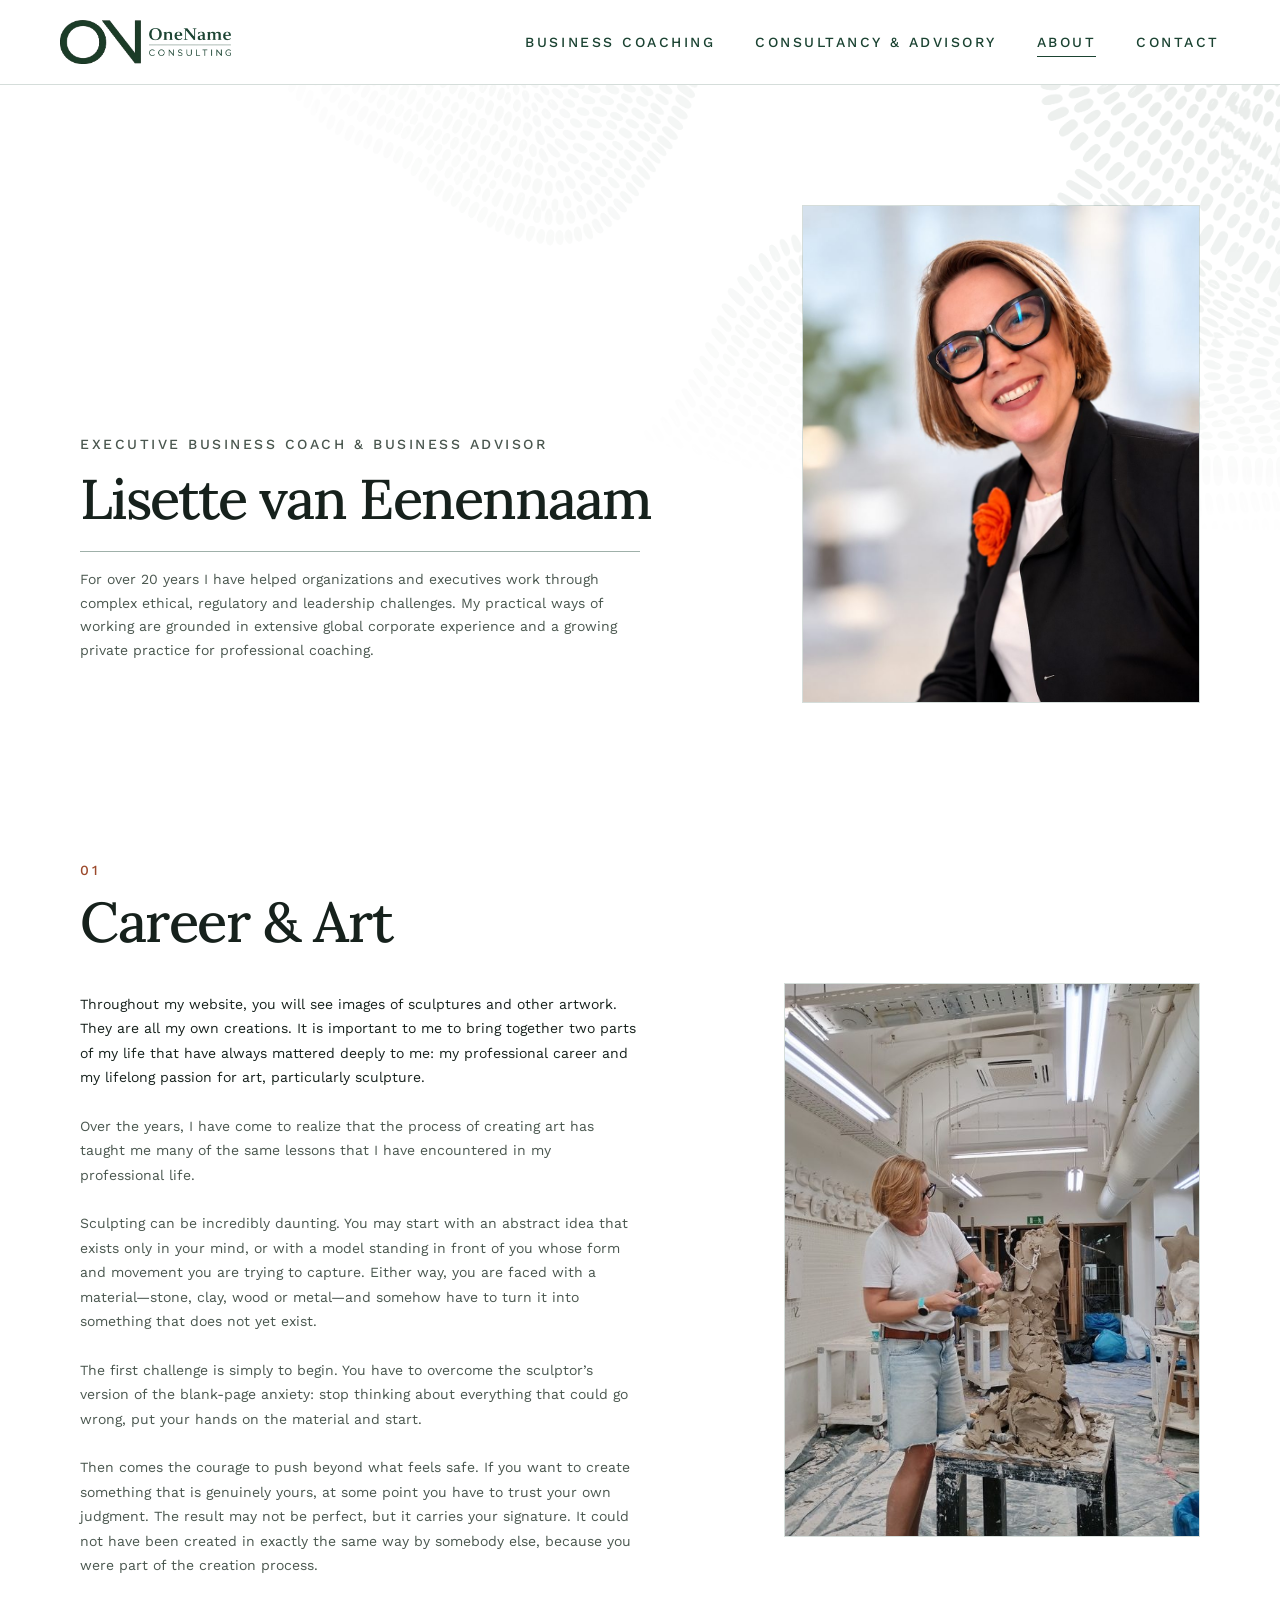
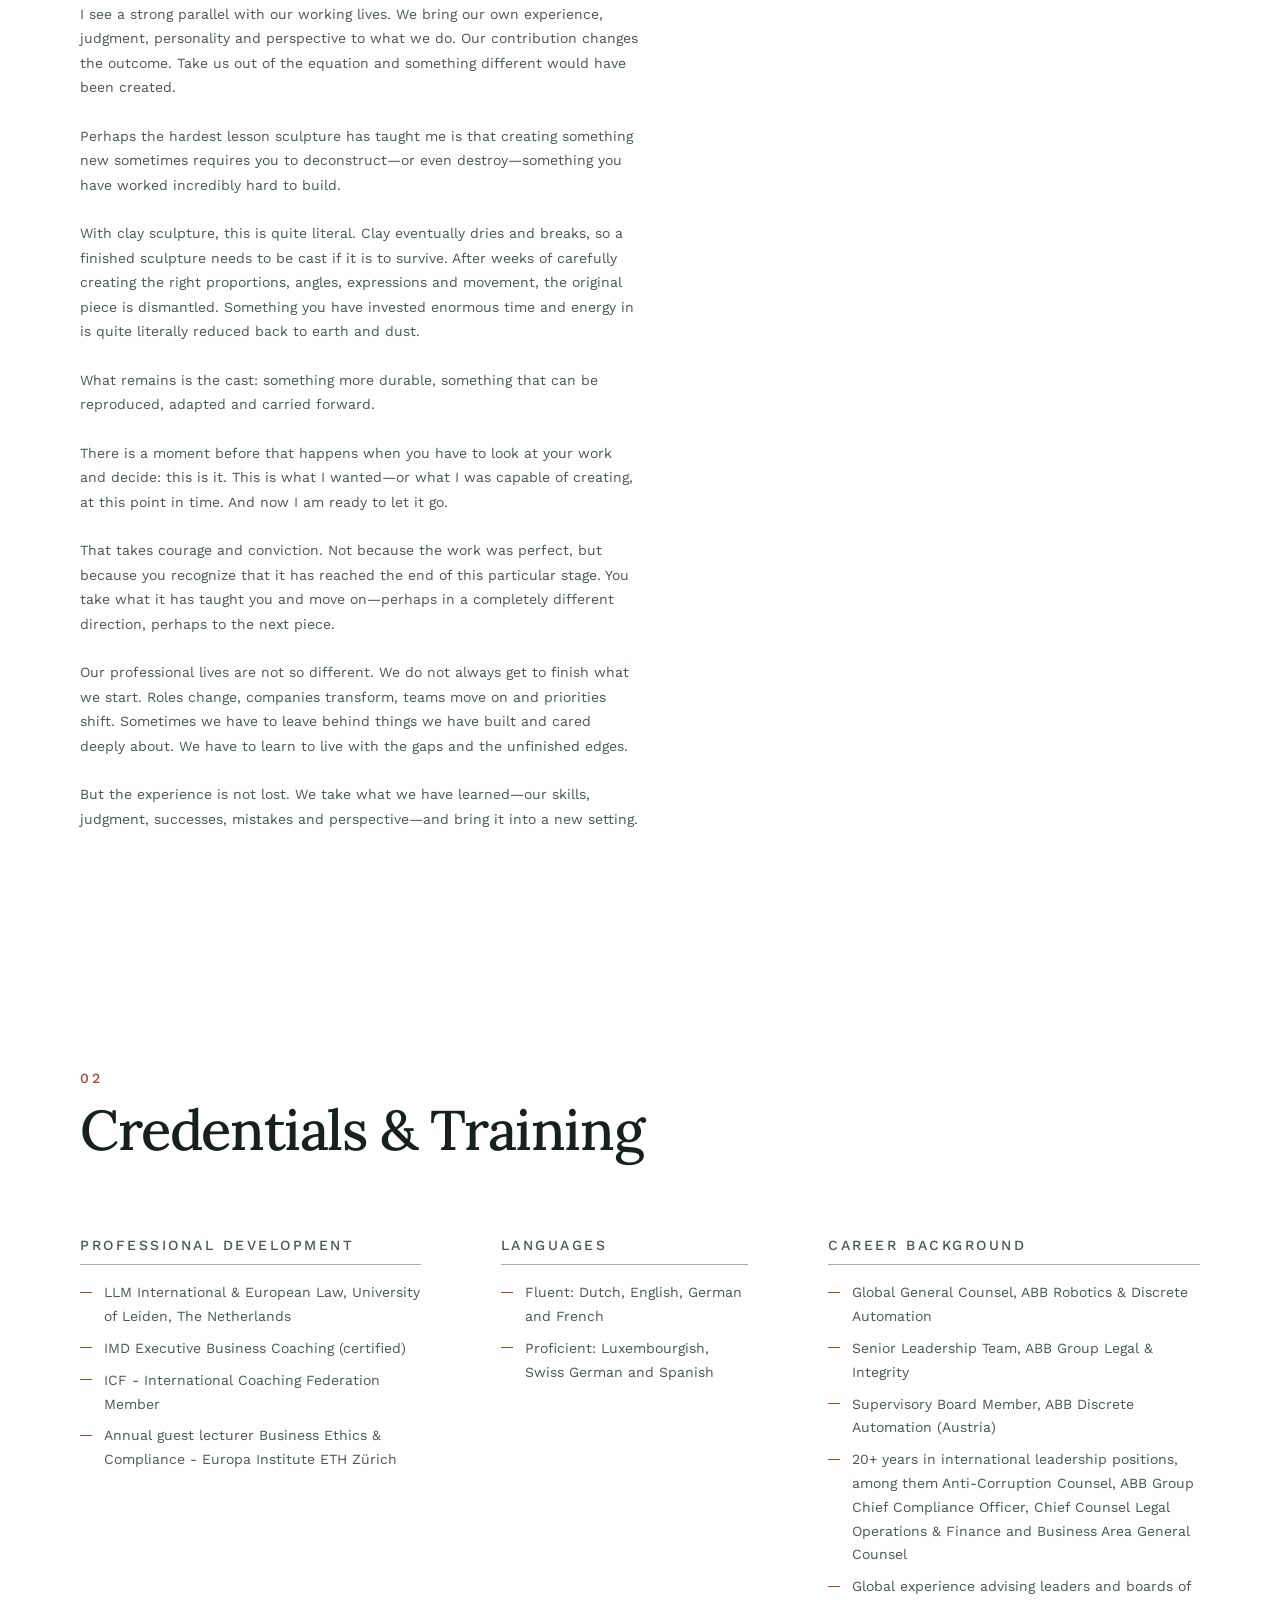
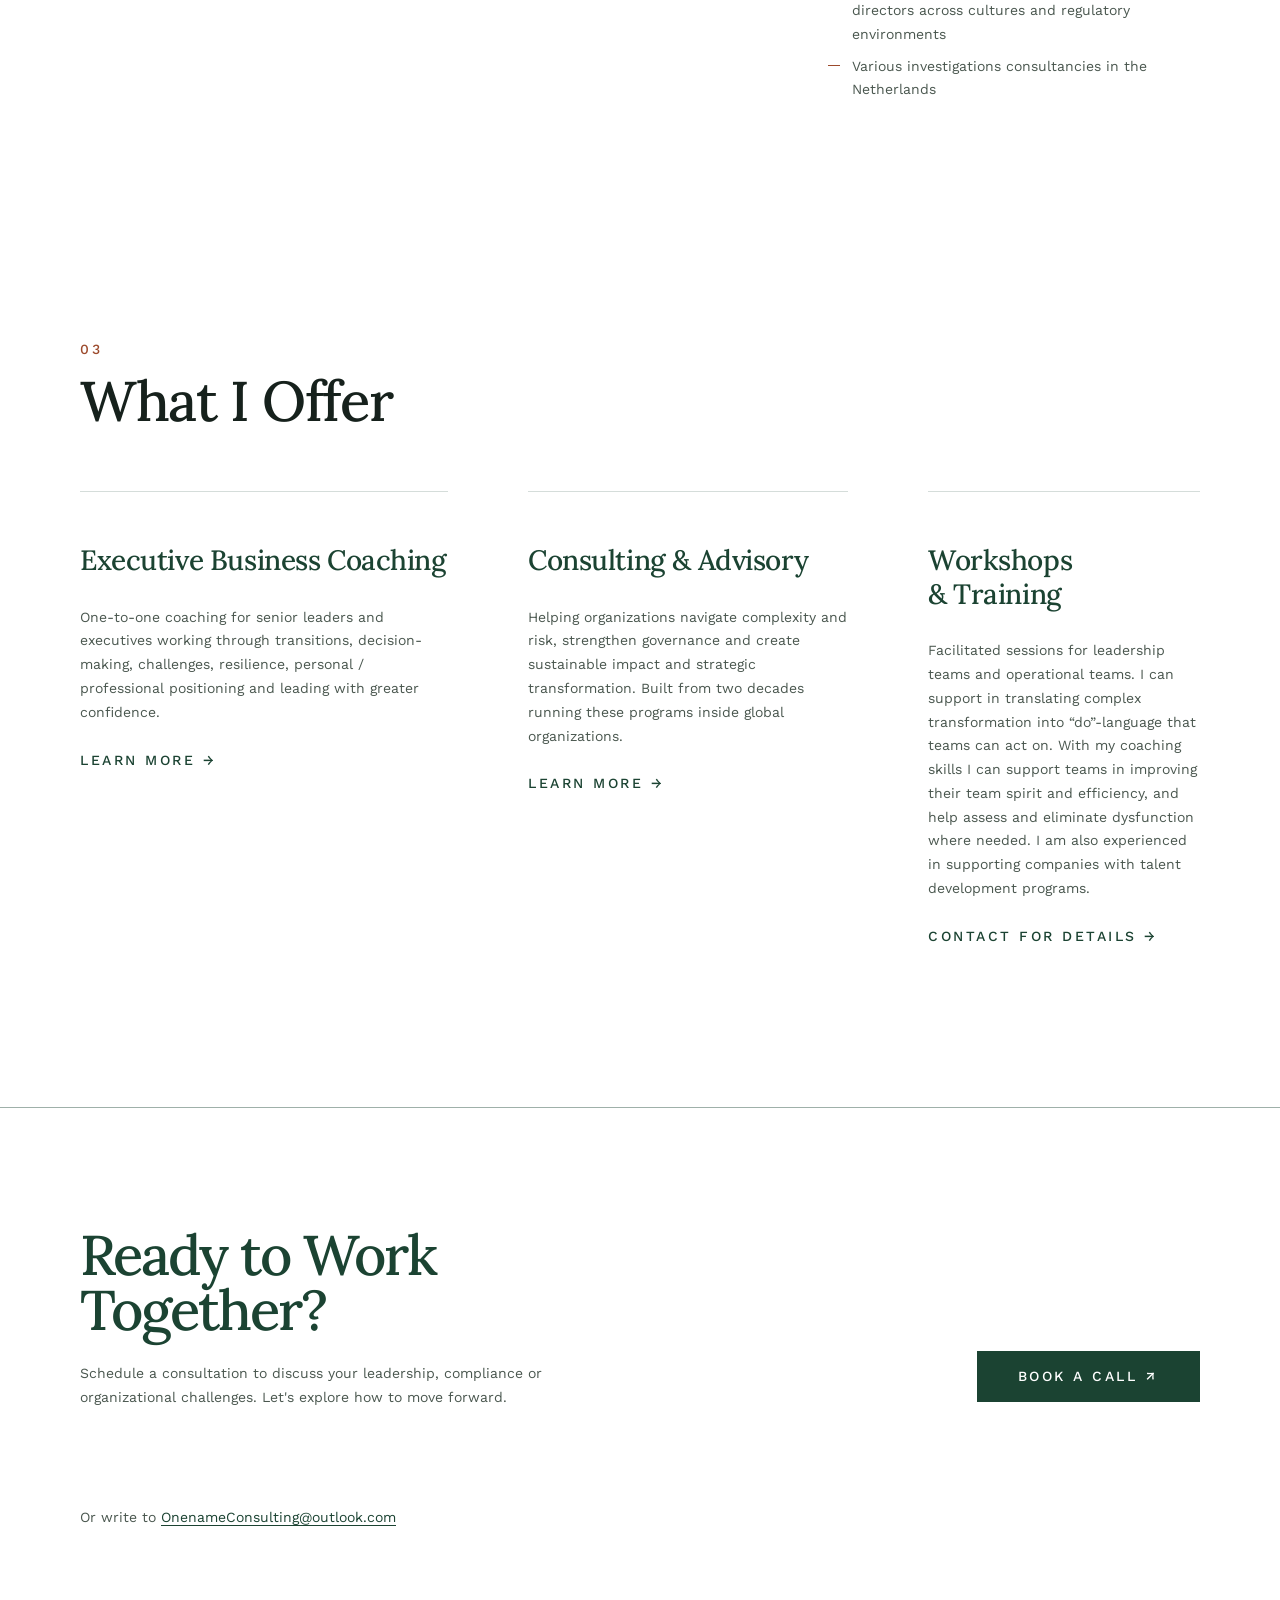
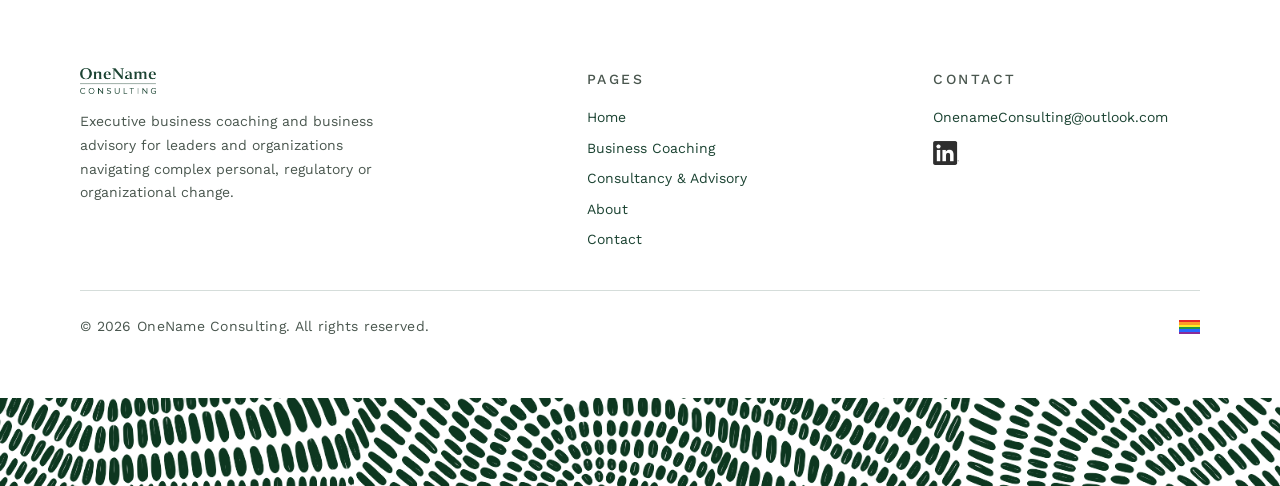
==== commit b9d8c400: "Make the wording, headings and stylesheet consistent Executive coaching becomes executive business c" ====
--- a/about/index.html
+++ b/about/index.html
@@ -4,7 +4,7 @@
   <meta charset="UTF-8">
   <meta name="viewport" content="width=device-width, initial-scale=1.0">
   <title>About Lisette van Eenennaam | Executive Business Coach &amp; Business Advisor</title>
-  <meta name="description" content="Executive business coach and business advisor with 20+ years at ABB in legal, compliance and leadership roles, including Global General Counsel for Robotics & Discrete Automation.">
+  <meta name="description" content="Lisette van Eenennaam on the two halves of her working life: 20+ years of international legal, compliance and leadership roles, and a lifelong practice in sculpture. Credentials, training and what she offers.">
 
   <link rel="canonical" href="https://onenameconsulting.com/about/">
 
@@ -13,14 +13,14 @@
   <meta property="og:type" content="website">
   <meta property="og:site_name" content="OneName Consulting">
   <meta property="og:title" content="About Lisette van Eenennaam | Executive Business Coach &amp; Business Advisor">
-  <meta property="og:description" content="Executive business coach and business advisor with 20+ years at ABB in legal, compliance and leadership roles, including Global General Counsel for Robotics & Discrete Automation.">
+  <meta property="og:description" content="Lisette van Eenennaam on the two halves of her working life: 20+ years of international legal, compliance and leadership roles, and a lifelong practice in sculpture. Credentials, training and what she offers.">
   <meta property="og:url" content="https://onenameconsulting.com/about/">
   <meta property="og:image" content="https://onenameconsulting.com/assets/images/og-image.jpg">
   <meta property="og:locale" content="en">
   <meta name="twitter:card" content="summary_large_image">
   <meta name="twitter:image" content="https://onenameconsulting.com/assets/images/og-image.jpg">
   <meta name="twitter:title" content="About Lisette van Eenennaam | Executive Business Coach &amp; Business Advisor">
-  <meta name="twitter:description" content="Executive business coach and business advisor with 20+ years at ABB in legal, compliance and leadership roles, including Global General Counsel for Robotics & Discrete Automation.">
+  <meta name="twitter:description" content="Lisette van Eenennaam on the two halves of her working life: 20+ years of international legal, compliance and leadership roles, and a lifelong practice in sculpture. Credentials, training and what she offers.">
 
   <script type="application/ld+json">
 {
@@ -65,7 +65,7 @@
         "name": "OneName Consulting"
       },
       "knowsAbout": [
-        "Executive coaching",
+        "Executive business coaching",
         "Anti-bribery and corruption compliance",
         "Corporate governance",
         "Regulatory risk",
@@ -316,7 +316,7 @@
               confidence.
             </p>
             <a class="services-card__link" href="../business-coaching/"
-               aria-label="Learn more about executive coaching">Learn more &rarr;</a>
+               aria-label="Learn more about executive business coaching">Learn more &rarr;</a>
           </article>
 
           <article class="card services-card">
@@ -353,7 +353,7 @@
     <section class="cta-banner">
       <div class="container cta-banner__inner">
         <div>
-          <h2 class="cta-banner__title">Ready to work together?</h2>
+          <h2 class="cta-banner__title">Ready to Work Together?</h2>
           <p class="cta-banner__text">
             Schedule a consultation to discuss your leadership, compliance or
             organizational challenges. Let's explore how to move forward.
--- a/css/styles.css
+++ b/css/styles.css
@@ -777,63 +777,17 @@
   border: 1px solid var(--rule-hairline);
 }
 
-/* Facts pulled from the narrative — the numbers that make the scope legible
-   at a glance rather than only in prose. */
-.story__fact {
-  padding-top: var(--space-md);
-  border-top: 1px solid var(--rule-strong);
-}
-
-.story__fact-figure {
-  font-family: var(--font-display);
-  font-size: var(--text-m);
-  font-weight: 500;
-  line-height: 1;
-  letter-spacing: -0.03em;
-  color: var(--color-primary);
-}
-
-.story__fact-label {
-  margin-top: var(--space-sm);
-  font-size: var(--text-s);
-  line-height: 1.6;
-  letter-spacing: 0.02em;
-  color: var(--color-text-secondary);
-}
 
 /* --------------------------------------------------------------------------
    11. Expertise, approach and services
    -------------------------------------------------------------------------- */
 
-.services-grid,
-.approach-grid {
+.services-grid {
   display: grid;
   gap: var(--space-xl);
   margin-top: var(--space-2xl);
 }
 
-/* Pillars carry a rule rather than a card — they are principles, not offers,
-   and shouldn't compete with the index above them. */
-.approach-pillar {
-  padding-top: var(--space-md);
-  border-top: 1px solid var(--rule-strong);
-}
-
-.approach-pillar__title {
-  font-family: var(--font-display);
-  font-size: var(--text-m);
-  font-weight: 500;
-  line-height: 1.2;
-  letter-spacing: -0.015em;
-  color: var(--color-primary);
-}
-
-.approach-pillar__text {
-  margin-top: var(--space-sm);
-  font-size: var(--text-s);
-  line-height: 1.7;
-  color: var(--color-text-muted);
-}
 
 .services-card__link {
   display: inline-flex;
@@ -1258,6 +1212,12 @@
   max-width: 420px;
 }
 
+/* Held to the file's own width, so the photograph is never scaled up past
+   the pixels it has. */
+.feature-figure--natural {
+  max-width: 780px;
+}
+
 .feature-figure__caption {
   margin-top: var(--space-md);
   font-size: var(--text-s);
@@ -1267,30 +1227,6 @@
   color: var(--color-text-secondary);
 }
 
-/* A hang rather than a grid. Each piece is a different shape and hangs at a
-   different height, but every edge lands on a column of the same 12-column
-   grid — which is what keeps it reading as arranged rather than spilled. */
-.studio-grid {
-  display: grid;
-  gap: var(--space-xl);
-  margin-top: var(--space-2xl);
-}
-
-.studio-grid .feature-figure {
-  margin-top: 0;
-}
-
-.studio-grid img {
-  width: 100%;
-  height: 100%;
-  object-fit: cover;
-}
-
-/* Ratios differ per piece, so no two are the same size. */
-.studio-figure--1 img { aspect-ratio: 4 / 5; }
-.studio-figure--2 img { aspect-ratio: 1 / 1; }
-.studio-figure--3 img { aspect-ratio: 4 / 5; }
-.studio-figure--4 img { aspect-ratio: 4 / 3; }
 
 /* The button opens a mail client, which plenty of visitors do not have
    configured. This keeps the address readable and copyable regardless. */
@@ -1339,8 +1275,8 @@
   margin-top: var(--space-xl);
 }
 
-/* Mirrors .story__fact on About: figure carries its unit, label sits under a
-   rule. These take the headline size — this band is the page's punch. */
+/* Figure carries its unit, label sits under a rule. These take the headline
+   size — this band is the page's punch. */
 .proof__fact {
   padding-top: var(--space-md);
   border-top: 1px solid var(--rule-on-primary);
@@ -1765,16 +1701,6 @@
     --pattern-divider-h: 72px;
   }
 
-  /* Space opens up beside the heading, so the section accent can appear. */
-  .approach-section {
-    position: relative;
-    overflow: hidden;
-  }
-
-  .approach-section > .container {
-    position: relative;
-    z-index: 1;
-  }
 
   .pattern-accent--section {
     display: block;
@@ -1834,8 +1760,7 @@
     aspect-ratio: 4 / 5;
   }
 
-  .services-grid,
-  .approach-grid {
+  .services-grid {
     grid-template-columns: repeat(2, minmax(0, 1fr));
     column-gap: var(--space-2xl);
   }
@@ -1849,17 +1774,6 @@
     column-gap: var(--space-2xl);
   }
 
-  /* Tablet: two columns, with the second dropped so the pair is not level. */
-  .studio-grid {
-    grid-template-columns: repeat(2, minmax(0, 1fr));
-    column-gap: var(--space-2xl);
-    align-items: start;
-  }
-
-  .studio-figure--2,
-  .studio-figure--4 {
-    margin-top: var(--space-2xl);
-  }
 
   .page-hero__actions {
     flex-direction: row;
@@ -1990,10 +1904,6 @@
     column-gap: var(--space-3xl);
   }
 
-  .approach-grid {
-    grid-template-columns: repeat(4, minmax(0, 1fr));
-    column-gap: var(--space-xl);
-  }
 
   .credentials-grid {
     grid-template-columns: 1.1fr 0.8fr 1.2fr;
@@ -2045,22 +1955,6 @@
     row-gap: var(--space-xl);
   }
 
-  /* Desktop hang: four pieces, four widths, four heights. Columns are
-     explicit so nothing drifts, and no negative margins are used, so the
-     pieces can never collide. */
-  .studio-grid {
-    grid-template-columns: repeat(12, minmax(0, 1fr));
-    column-gap: var(--space-xl);
-    row-gap: var(--space-3xl);
-  }
-
-  /* Two anchors do the work: pieces 1 and 3 share a left edge, pieces 2 and
-     4 share a right edge. Only the inner seam moves, so the hang varies
-     without every edge being loose at once. */
-  .studio-figure--1 { grid-column: 1 / 7;  grid-row: 1; }
-  .studio-figure--2 { grid-column: 8 / 13; grid-row: 1; margin-top: var(--space-3xl); }
-  .studio-figure--3 { grid-column: 1 / 5;  grid-row: 2; }
-  .studio-figure--4 { grid-column: 6 / 13; grid-row: 2; margin-top: var(--space-xl); }
 
   /* Brand block takes the wider column; the two link lists sit beside it. */
   .footer__inner {
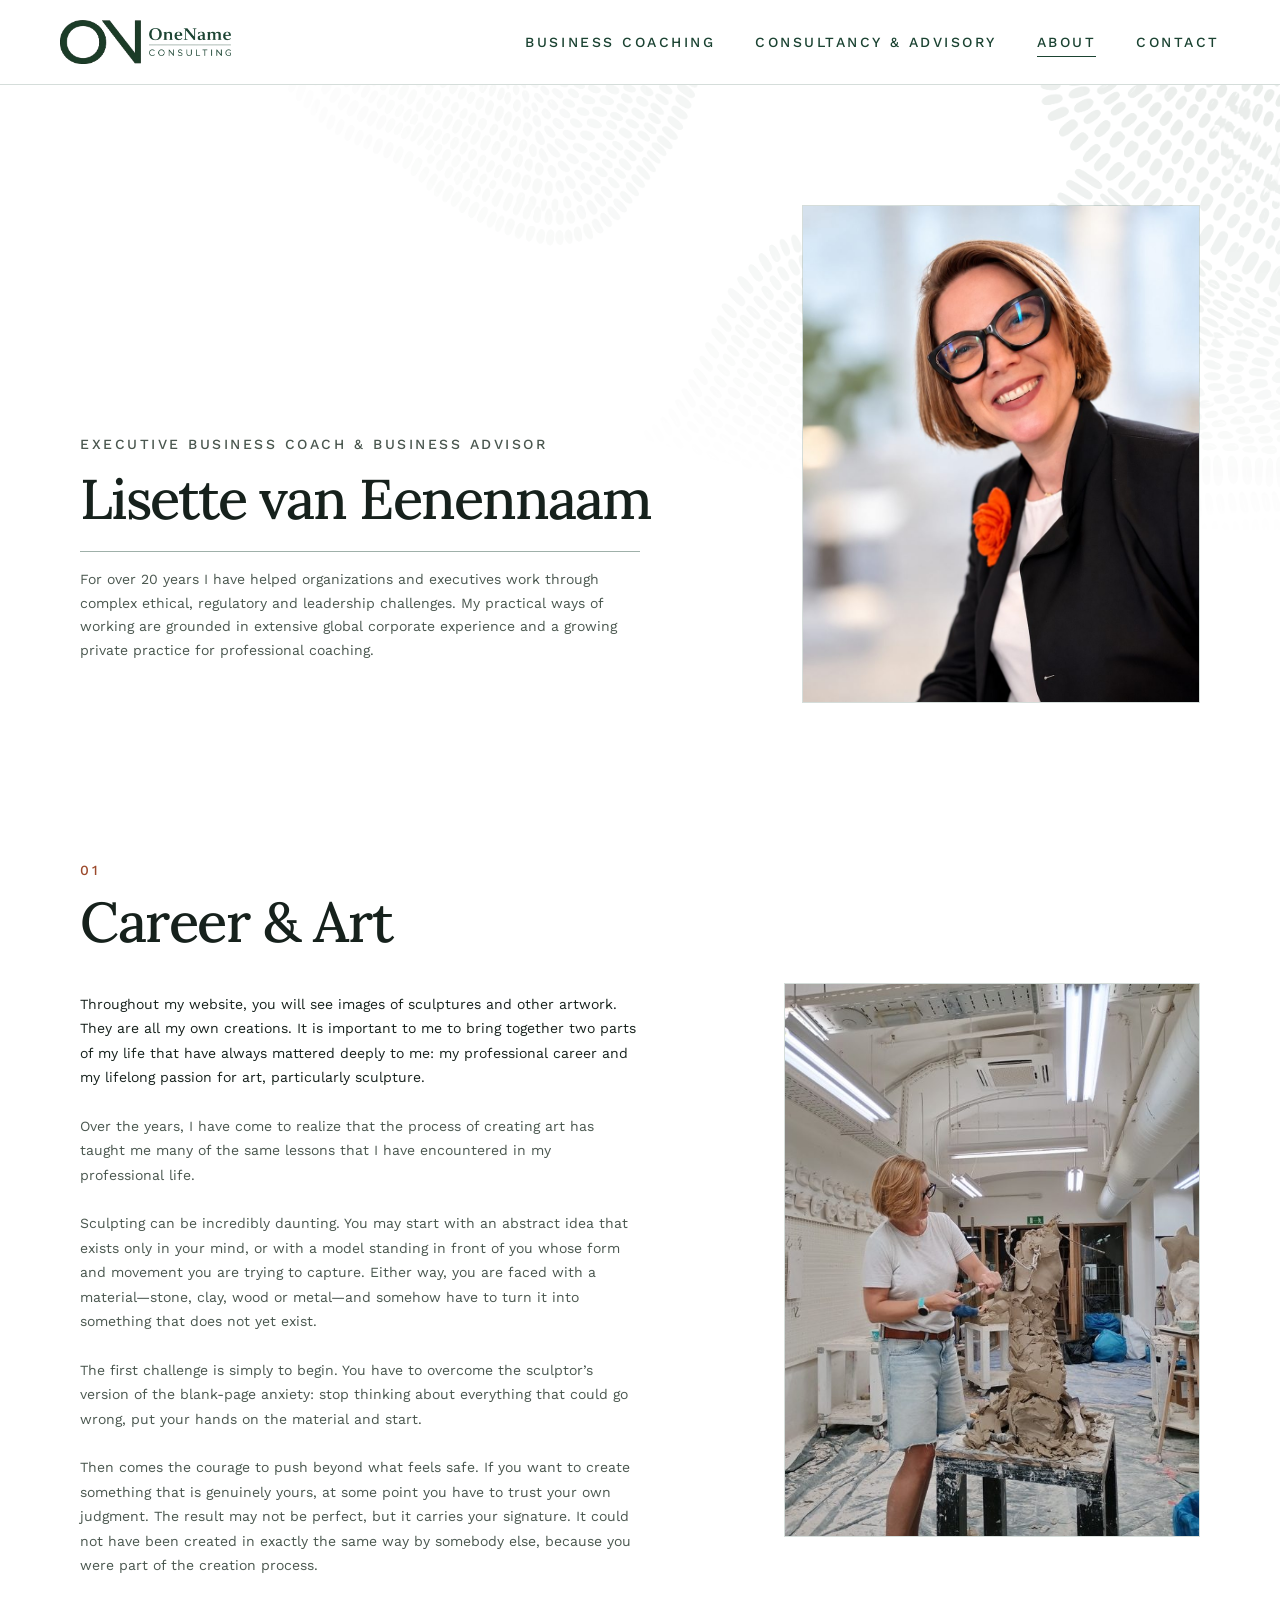
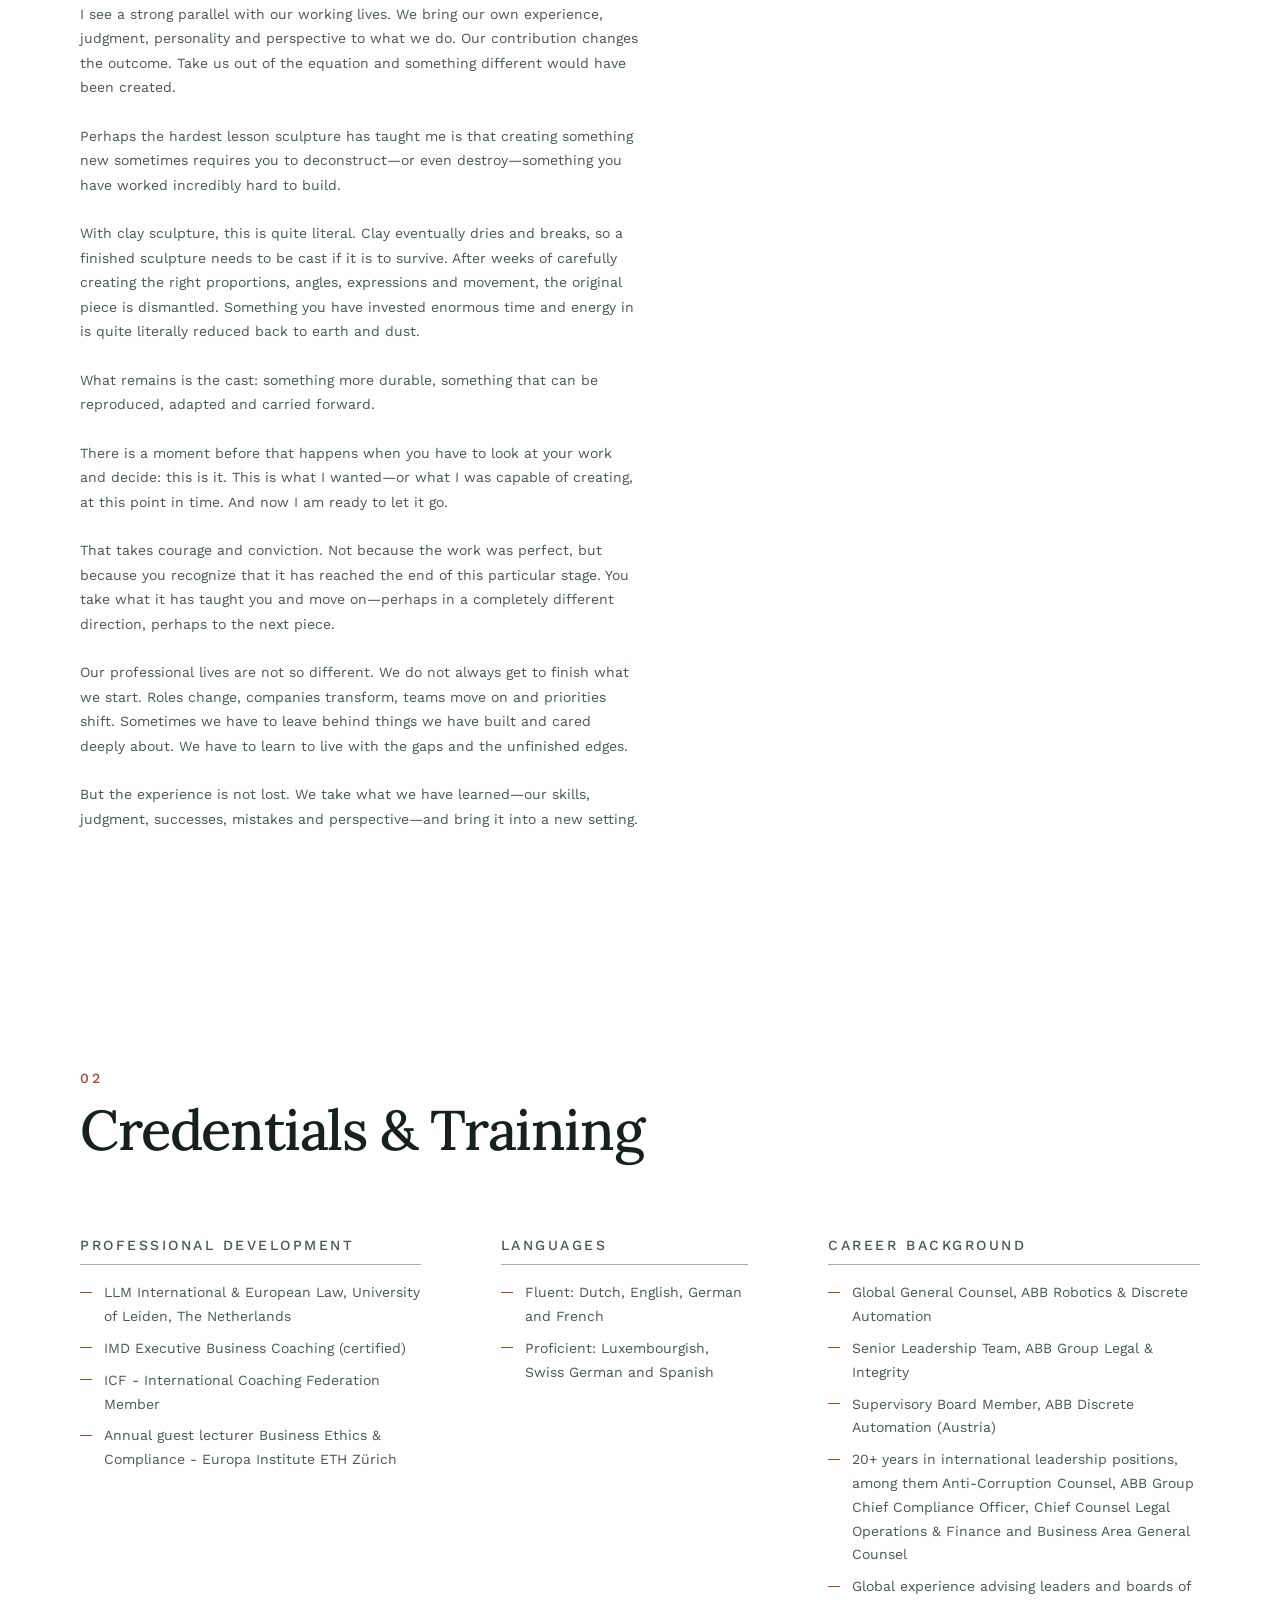
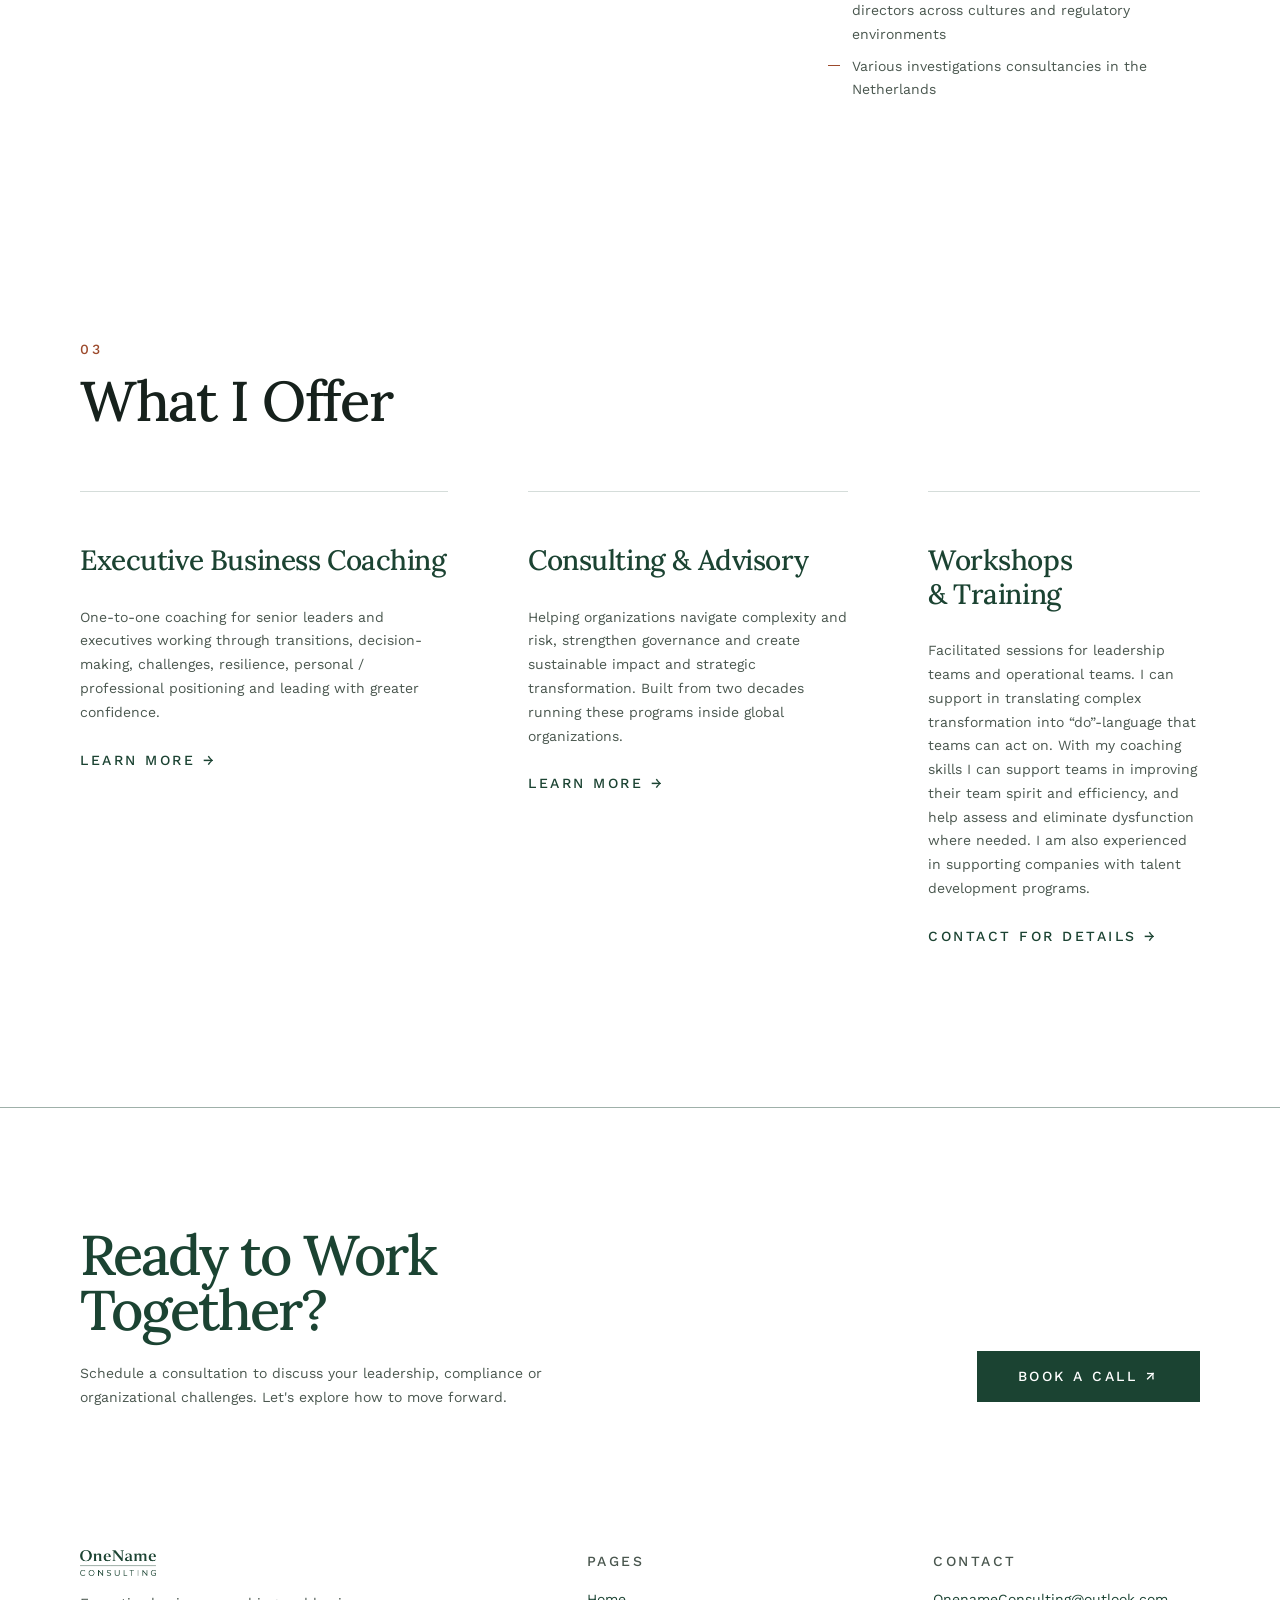
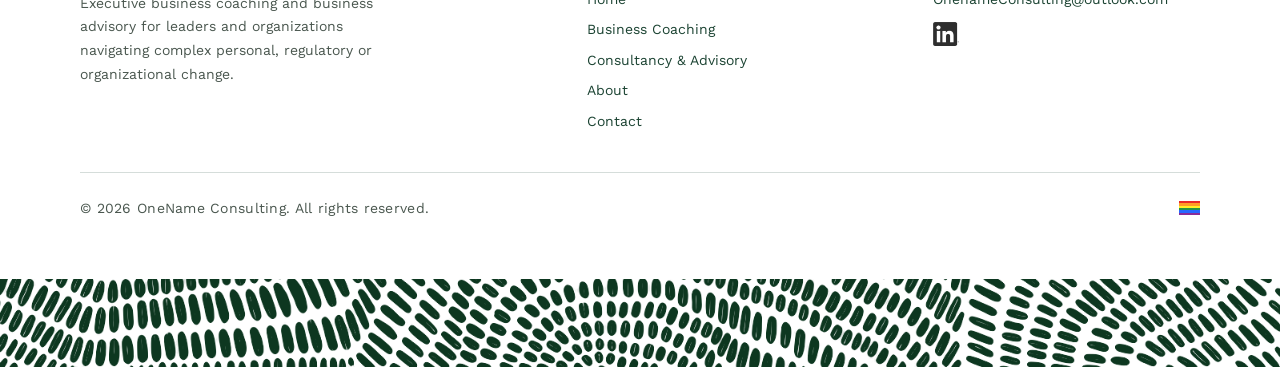
==== commit 64f38d08: "Drop the write-to line under the closing buttons The button opens the same address, and the footer c" ====
--- a/about/index.html
+++ b/about/index.html
@@ -363,9 +363,6 @@
         <div class="cta-banner__actions">
           <a class="btn btn--solid" href="mailto:OnenameConsulting@outlook.com">Book a call</a>
         </div>
-          <p class="cta-banner__fallback">
-            Or write to <a class="link" href="mailto:OnenameConsulting@outlook.com">OnenameConsulting@outlook.com</a>
-          </p>
       </div>
     </section>
 
--- a/css/styles.css
+++ b/css/styles.css
@@ -924,7 +924,13 @@
 .page-hero {
   position: relative;
   overflow: hidden;
-  padding-block: var(--section-padding-lg);
+  padding-block: var(--section-padding-lg) var(--space-3xl);
+}
+
+/* The hero's own bottom padding already sets the page's first gap, so the
+   section under it starts closer than the rhythm between later sections. */
+.page-hero + .section {
+  padding-block-start: var(--space-2xl);
 }
 
 .page-hero > .container {
@@ -1011,8 +1017,13 @@
   z-index: 1;
 }
 
+/* Carries the same dotted painting as the closing CTA on the home page, so
+   the two quiet fields on the site are the one piece of artwork. */
 .pattern-accent--frame {
   inset: 0;
+  background-image: url("../assets/images/pattern-cta.jpg");
+  background-position: right center;
+  opacity: var(--pattern-opacity-cta);
   -webkit-mask-image: radial-gradient(100% 110% at 100% 100%,
     #000 0%, rgba(0, 0, 0, 0.45) 45%, transparent 78%);
   mask-image: radial-gradient(100% 110% at 100% 100%,
@@ -1227,14 +1238,6 @@
   color: var(--color-text-secondary);
 }
 
-
-/* The button opens a mail client, which plenty of visitors do not have
-   configured. This keeps the address readable and copyable regardless. */
-.cta-banner__fallback {
-  margin-top: var(--space-md);
-  font-size: var(--text-s);
-  color: var(--color-text-muted);
-}
 
 /* Inline link inside body copy. */
 .link {
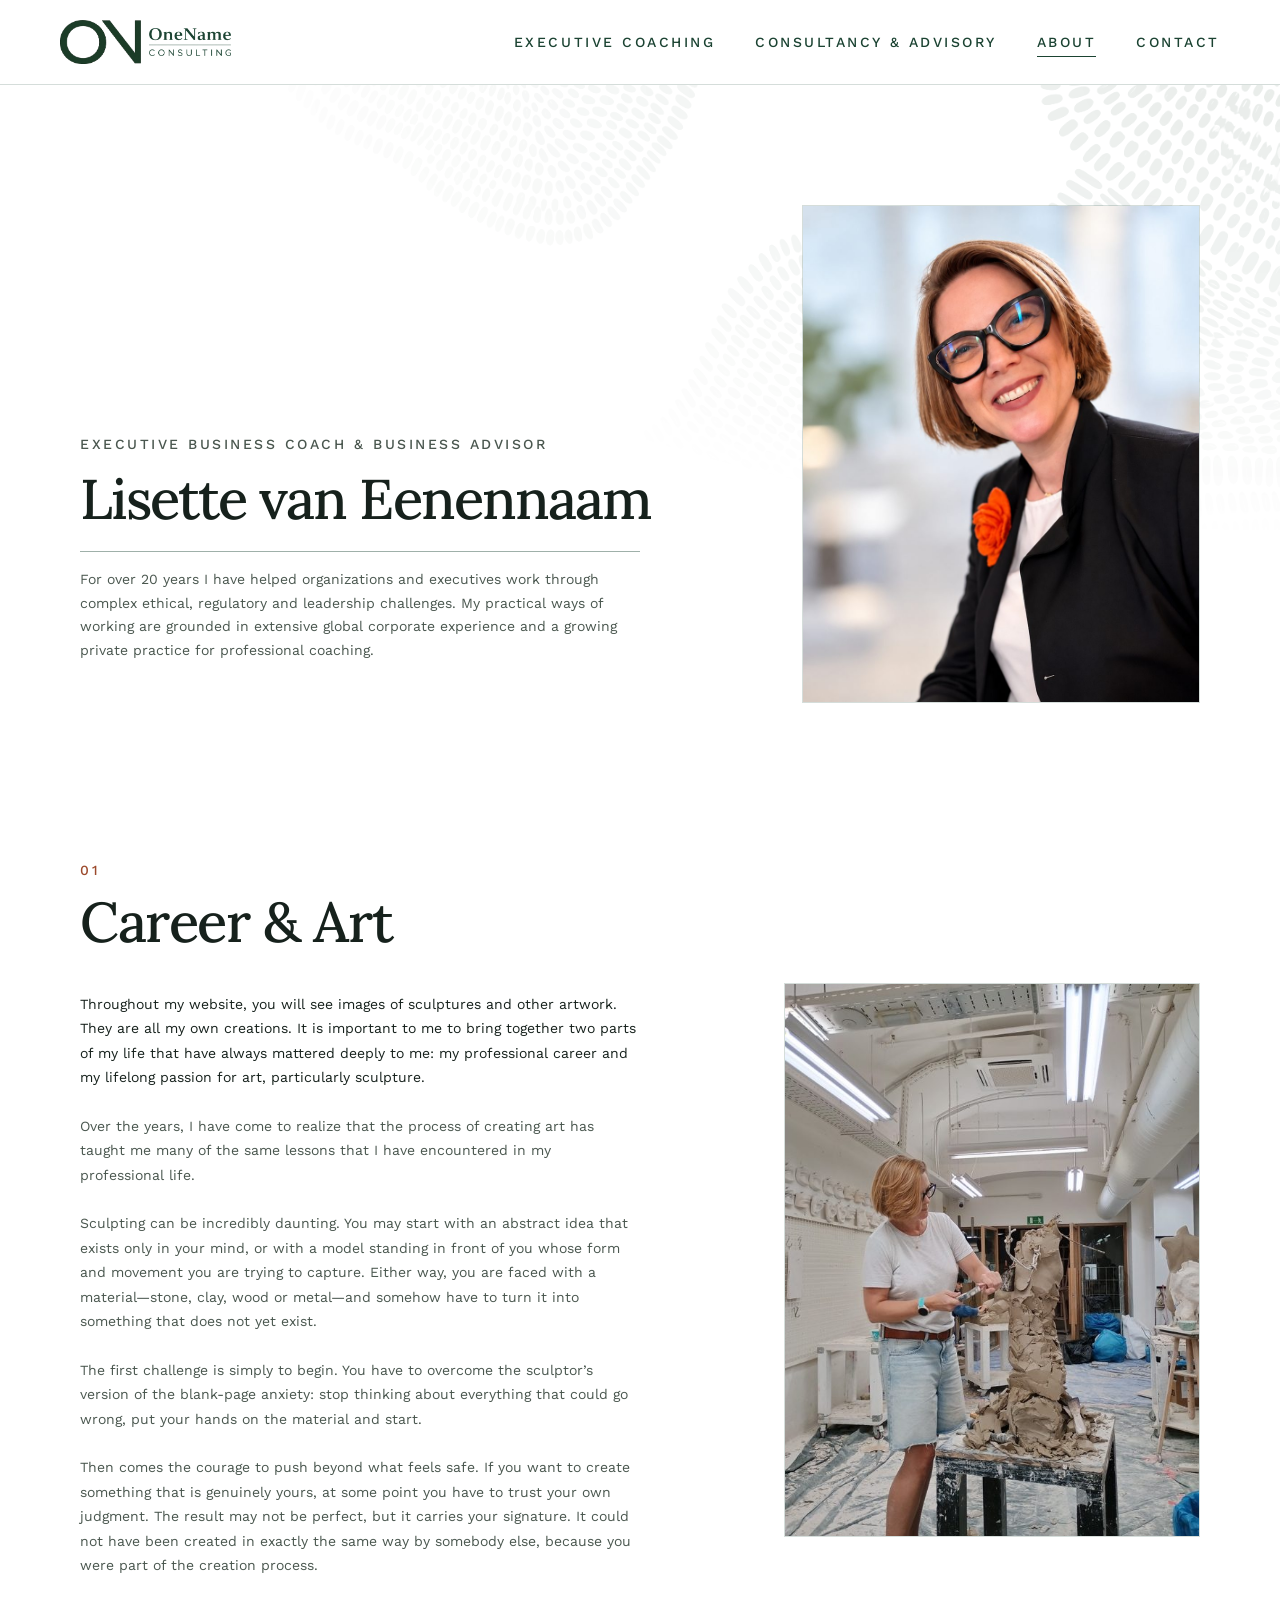
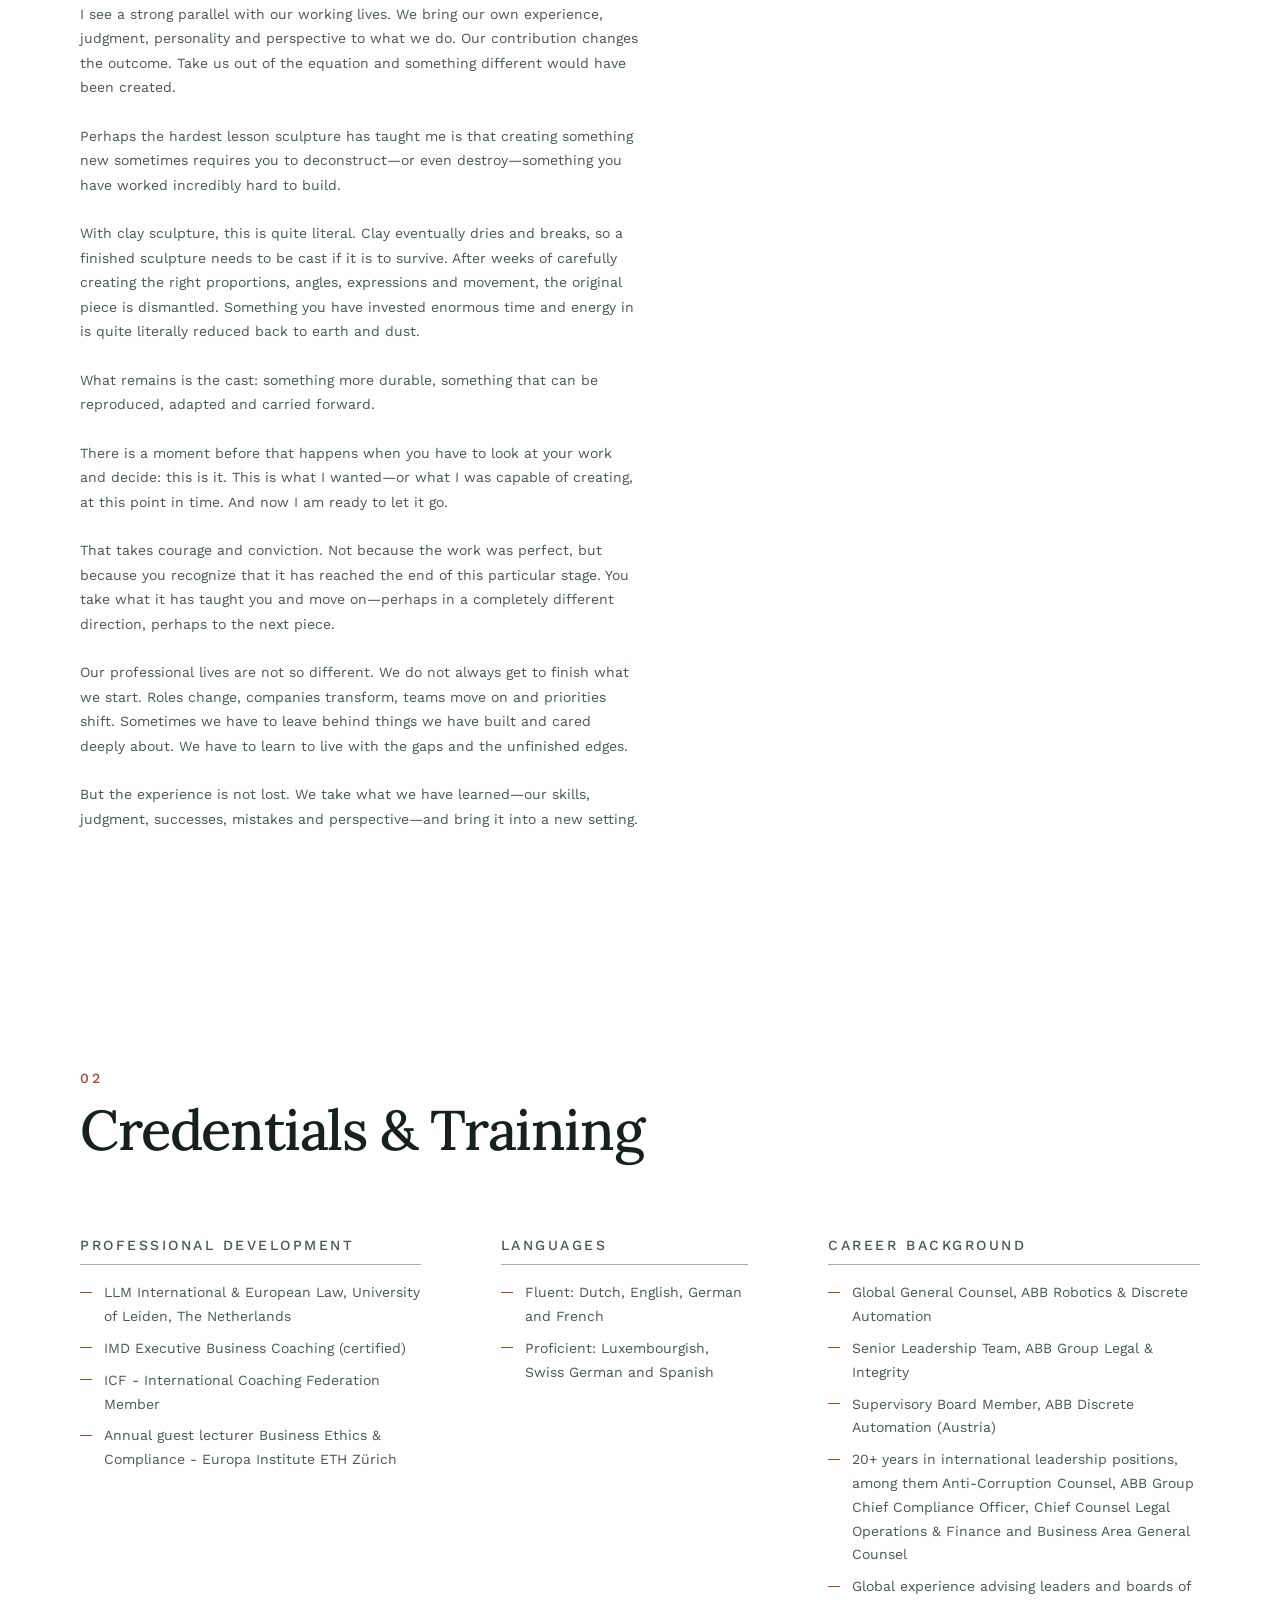
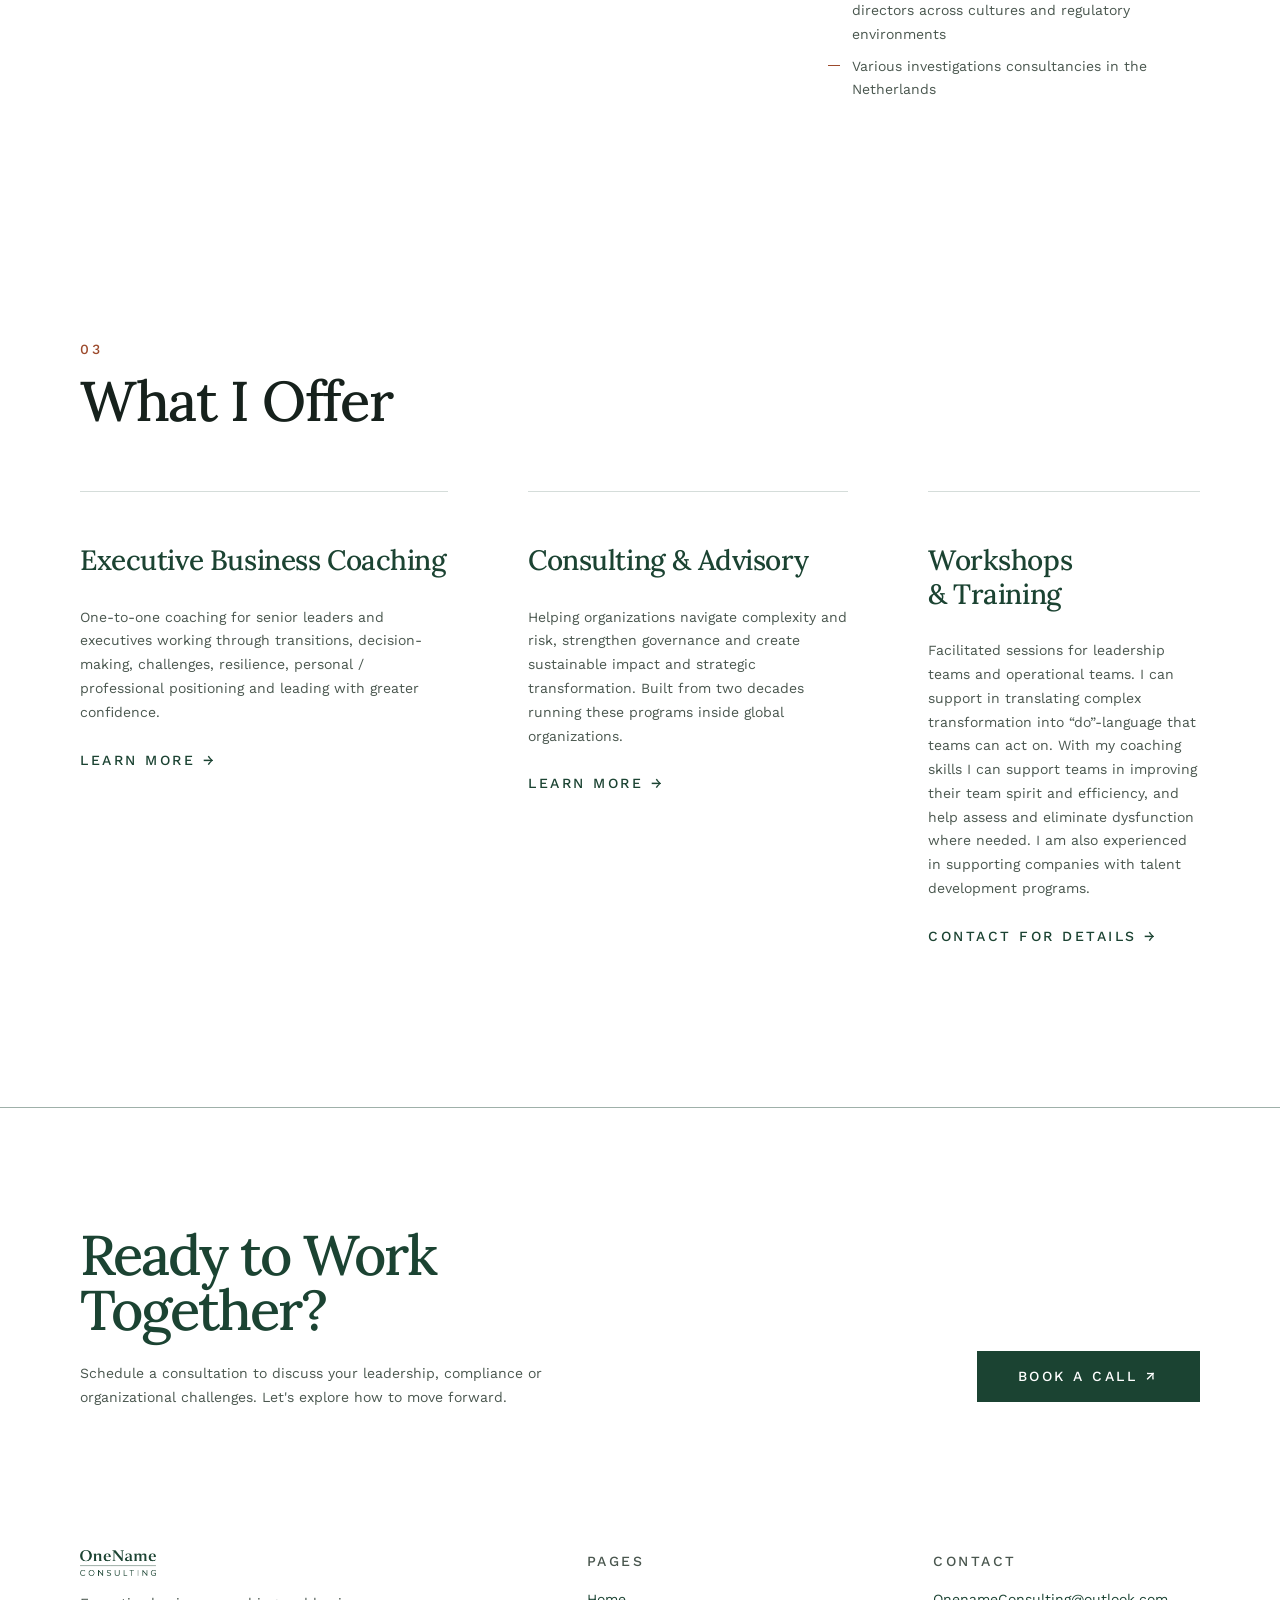
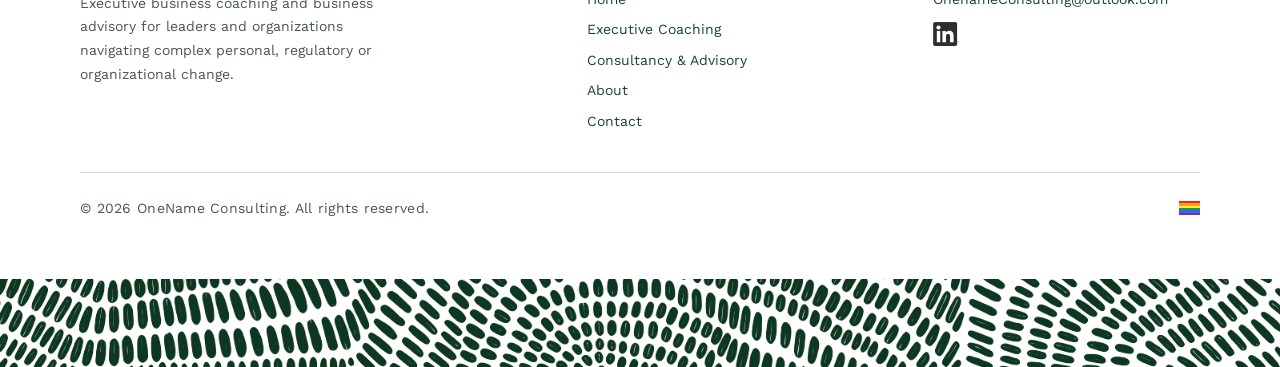
==== commit ad6a4a09: "Call it executive coaching in the navigation and footer Co-Authored-By: Claude Opus 5 <noreply@anthr" ====
--- a/about/index.html
+++ b/about/index.html
@@ -109,7 +109,7 @@
 
       <ul class="nav__links" id="nav-menu">
         <li class="nav__item--home"><a href="../" class="nav__link">Home</a></li>
-        <li><a href="../business-coaching/" class="nav__link">Business Coaching</a></li>
+        <li><a href="../business-coaching/" class="nav__link">Executive Coaching</a></li>
         <li><a href="../consultancy-advisory/" class="nav__link">Consultancy &amp; Advisory</a></li>
         <li><a href="../about/" class="nav__link active" aria-current="page">About</a></li>
         <li><a href="../contact/" class="nav__link">Contact</a></li>
@@ -384,7 +384,7 @@
         <h2 class="eyebrow">Pages</h2>
         <ul class="footer__list">
           <li><a class="footer__link" href="../">Home</a></li>
-          <li><a class="footer__link" href="../business-coaching/">Business Coaching</a></li>
+          <li><a class="footer__link" href="../business-coaching/">Executive Coaching</a></li>
           <li><a class="footer__link" href="../consultancy-advisory/">Consultancy &amp; Advisory</a></li>
           <li><a class="footer__link" href="../about/" aria-current="page">About</a></li>
           <li><a class="footer__link" href="../contact/">Contact</a></li>
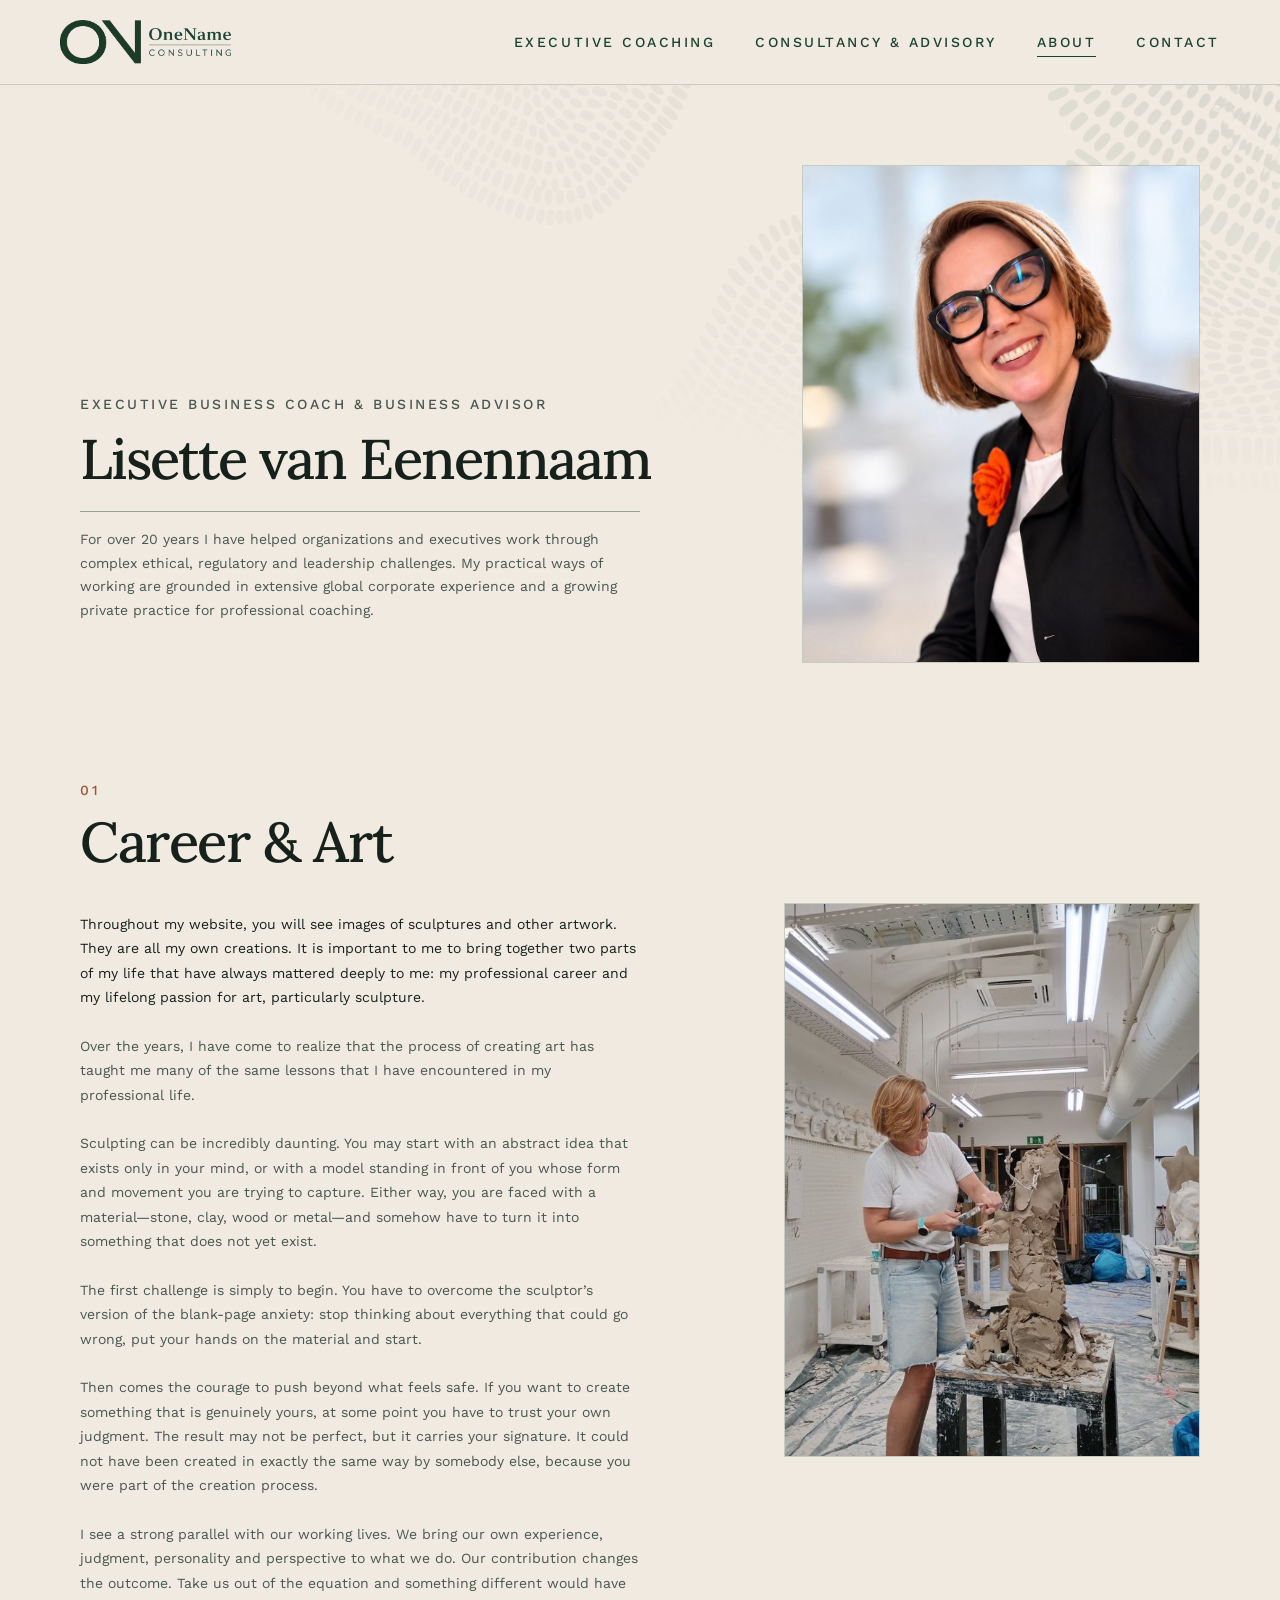
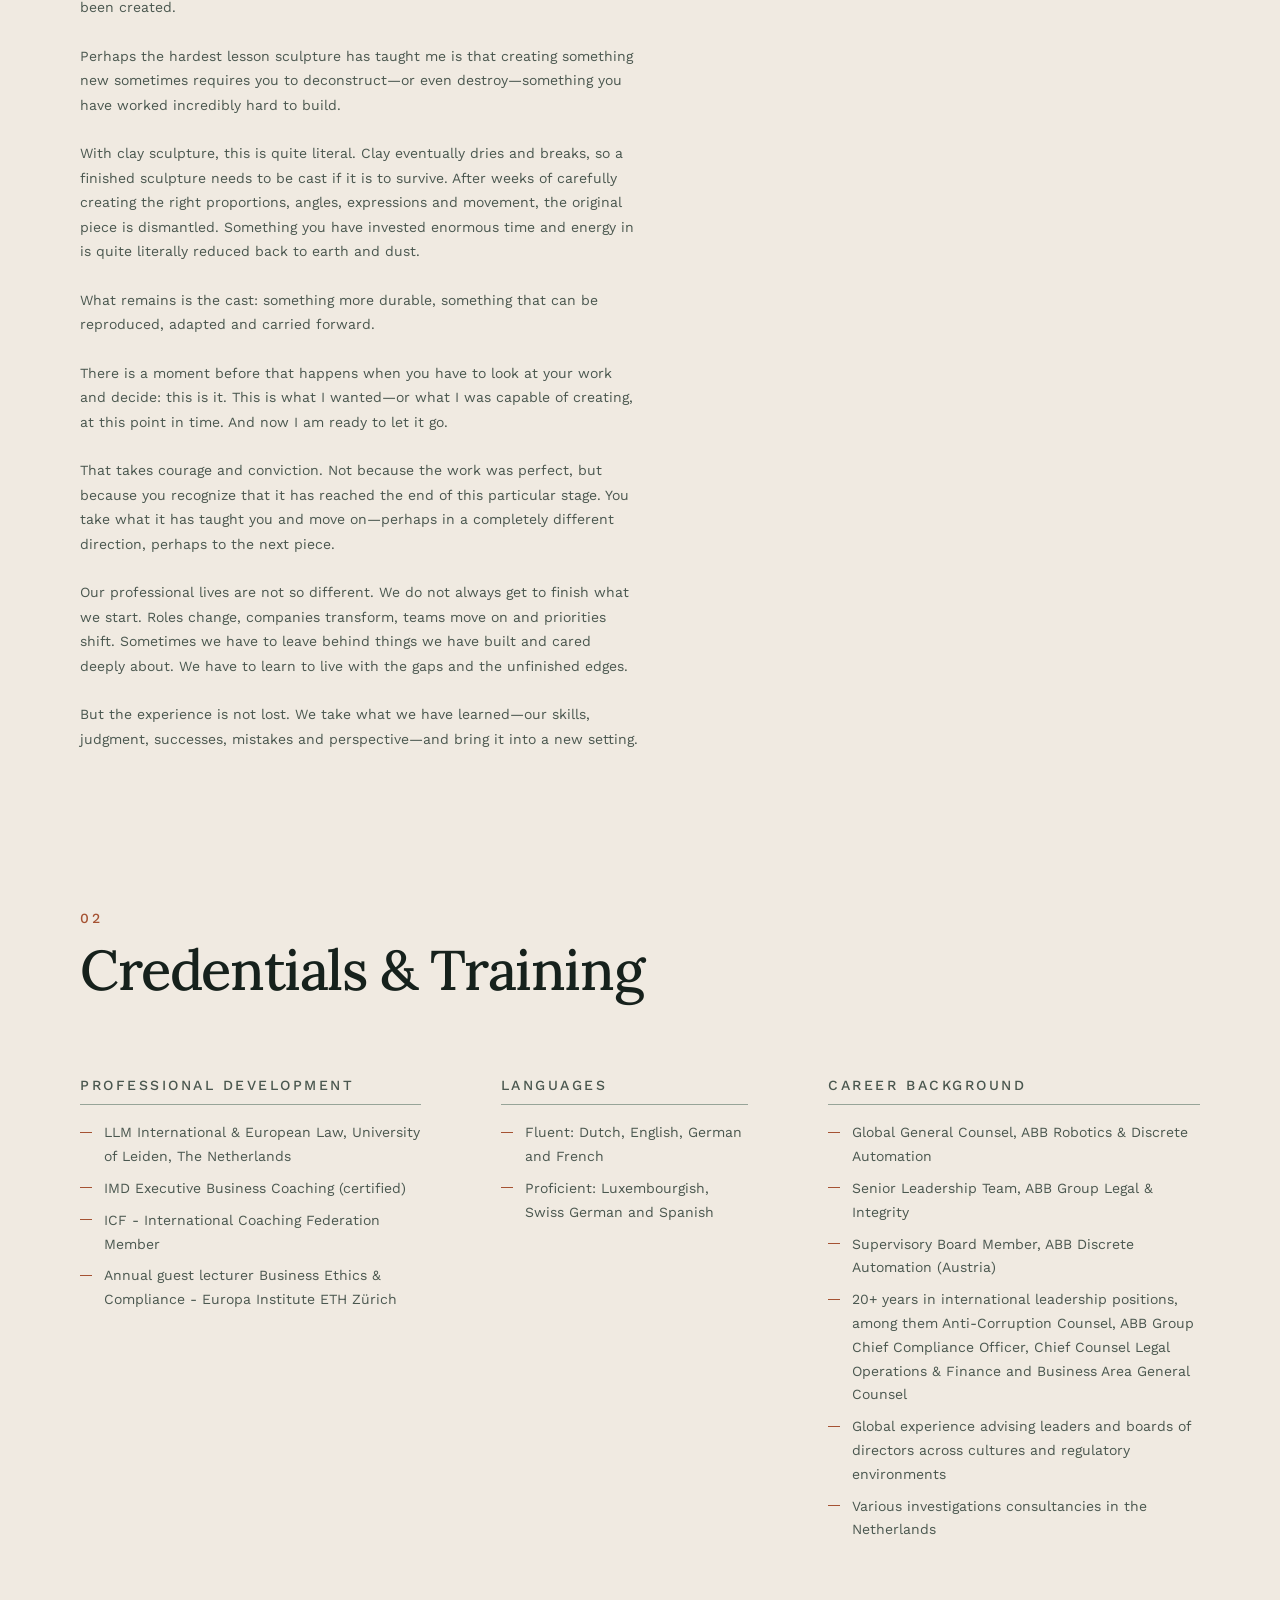
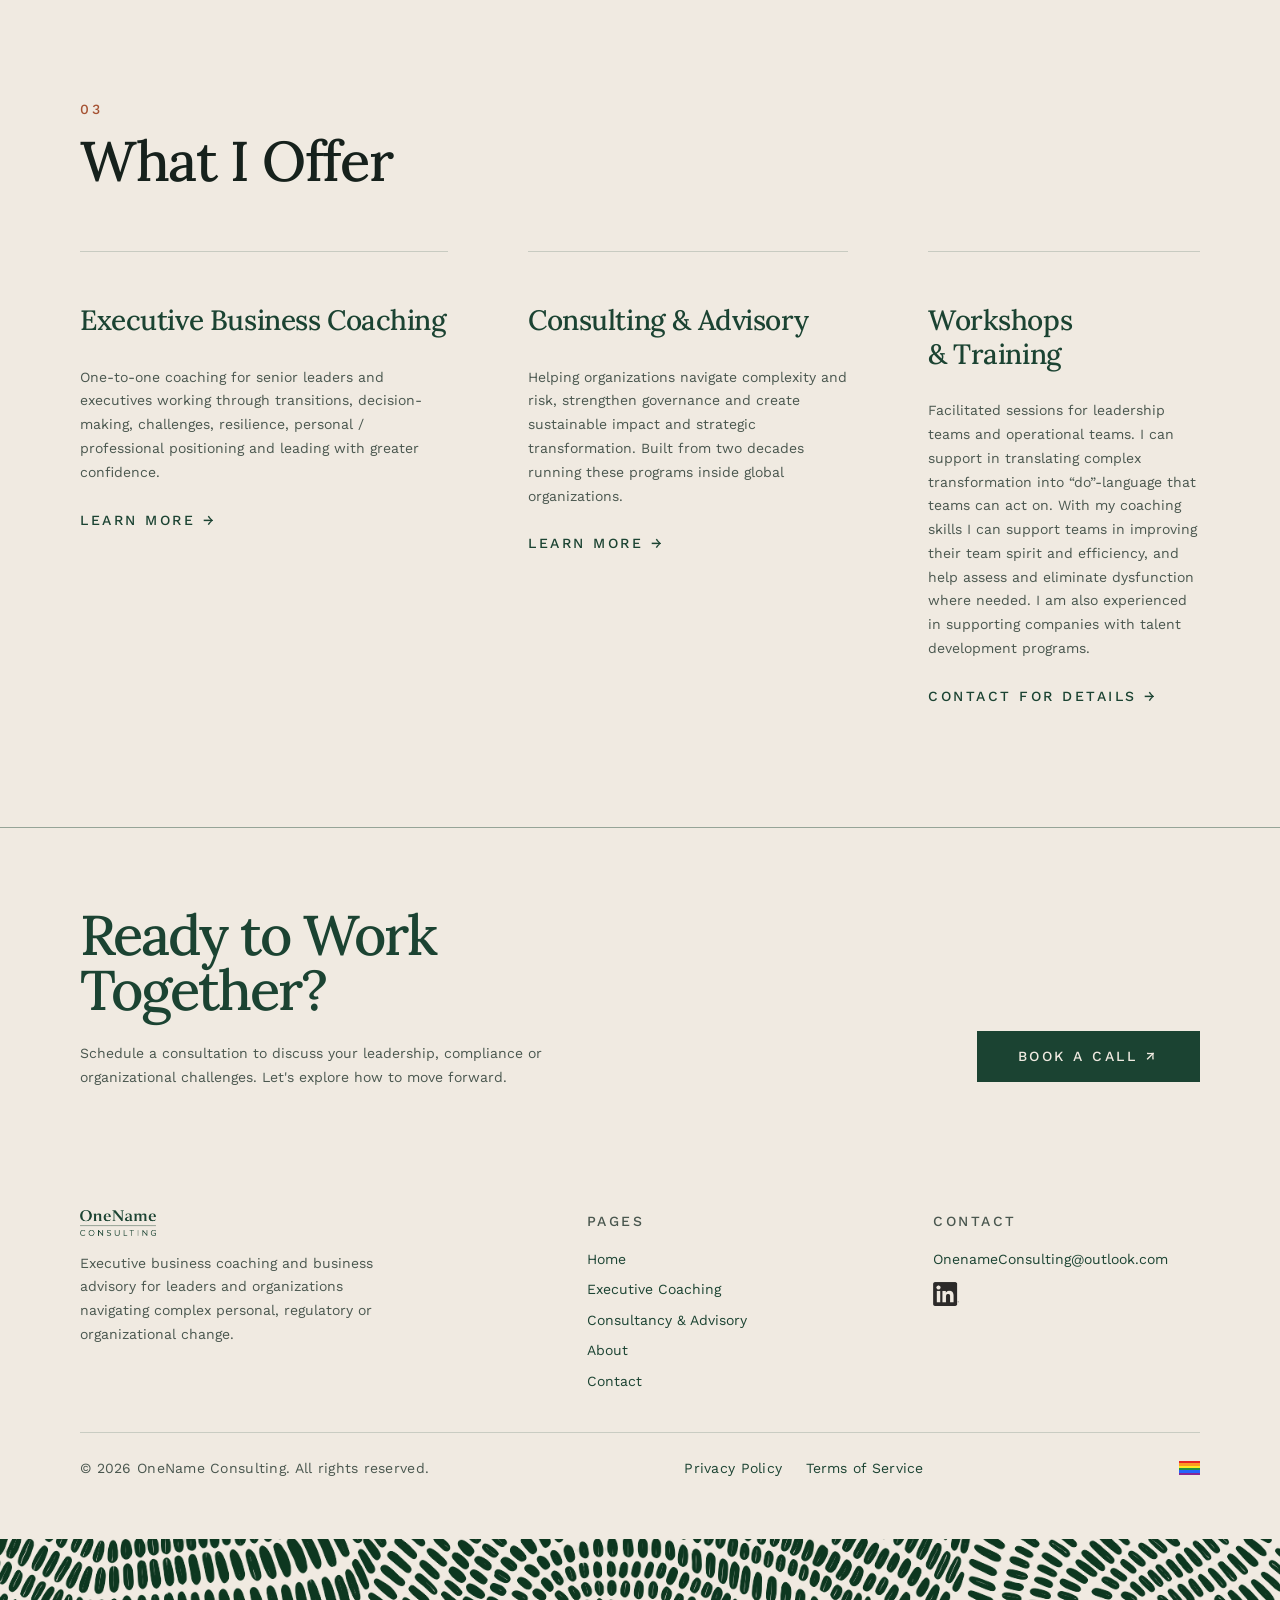
==== commit 527eb6df: "Add a privacy policy and terms of service Swiss law requires a privacy policy on any site that colle" ====
--- a/about/index.html
+++ b/about/index.html
@@ -406,6 +406,10 @@
 
       <p class="footer__legal">
         <span>&copy; 2026 OneName Consulting. All rights reserved.</span>
+        <span class="footer__legal-links">
+          <a class="footer__link" href="../privacy/">Privacy Policy</a>
+          <a class="footer__link" href="../terms/">Terms of Service</a>
+        </span>
         <img class="footer__flag" loading="lazy" decoding="async" src="../assets/images/pride-flag.svg"
              alt="Pride flag" width="21" height="14">
       </p>
--- a/css/styles.css
+++ b/css/styles.css
@@ -3,8 +3,8 @@
 
    Art direction: editorial magazine, not corporate web. The page is carried
    by type, rule-work and whitespace; there are no filled cards, no drop
-   shadows and no radii to speak of. The ground is white; forest green does
-   the structural work and terracotta is used only as punctuation.
+   shadows and no radii to speak of. Colour stays the forest/bisque pairing
+   with terracotta used only as punctuation.
 
    Mobile first. Base rules are the phone layout; every media query is
    min-width and only ever adds. Breakpoints:
@@ -15,9 +15,8 @@
 
 /* --------------------------------------------------------------------------
    1. Design tokens
-   The ground is plain white; the neutral ramp above it is tinted toward the
-   forest green rather than a flat grey, so text and primary read as one
-   family against it. Sizing tokens hold
+   The neutral ramp is tinted toward the forest green rather than a flat grey,
+   so background, text and primary all read as one family. Sizing tokens hold
    their phone values here and are raised at each breakpoint.
    -------------------------------------------------------------------------- */
 
@@ -25,9 +24,9 @@
   /* Colour */
   --color-primary: #1B4332;         /* Forest Green */
   --color-primary-hover: #143528;
-  --color-on-primary: #FFFFFF;
-  --color-background: #FFFFFF;      /* White */
-  --color-surface: #FAF9F7;         /* off-white, for any panel that needs to sit off the ground */
+  --color-on-primary: #F0EAE1;
+  --color-background: #F0EAE1;      /* Bisque White */
+  --color-surface: #FFFFFF;
   --color-text: #16211C;
   --color-text-muted: #4A574F;
   --color-text-secondary: var(--color-text-muted);   /* alias */
@@ -36,15 +35,15 @@
   /* The one accent. Punctuation only — a turned word, a hovered rule, an
      index number. Never body copy, never a background, never meaning-bearing
      on its own. */
-  --color-accent: #9C4A2C;          /* muted terracotta — 6.12:1 on white */
+  --color-accent: #A55232;          /* muted terracotta — 4.56:1 on bisque */
 
   /* Reversed-out variants for the forest proof band. The band is the only
-     dark surface on the site, and the base accent measures 1.81:1 on forest —
+     dark surface on the site, and the base accent measures 2.03:1 on forest —
      far below the 4.5:1 floor — so it cannot be used there. These three exist
      for that band alone and are not a second brand palette. */
   --color-on-primary-muted: #B8B5AE;   /* 5.41:1 on forest */
   --color-accent-on-primary: #D8977E;  /* base accent lightened 25%, 4.56:1 */
-  --rule-on-primary: rgba(255, 255, 255, 0.24);
+  --rule-on-primary: rgba(240, 234, 225, 0.24);
 
   /* Rule-work does most of the structural work now that cards are gone. */
   --rule-hairline: rgba(27, 67, 50, 0.18);
@@ -108,7 +107,7 @@
   /* Section rhythm — phone values.
      --section-padding-lg is the interior-page rhythm; the landing page
      sets its own padding per section instead of drawing from a token. */
-  --section-padding-lg: var(--space-2xl);
+  --section-padding-lg: var(--space-xl);
 
   /* Pattern accents. Opacity and height are the two things worth tweaking,
      so they live here rather than in the rules below. */
@@ -917,6 +916,82 @@
 }
 
 /* --------------------------------------------------------------------------
+   13b. Legal pages
+
+   Privacy policy and terms: continuous prose with headings, read once rather
+   than scanned. Held to the reading measure, with headings that carry no
+   section number since these pages sit outside the numbered rhythm.
+   -------------------------------------------------------------------------- */
+
+.legal {
+  max-width: 68ch;
+}
+
+.legal__meta {
+  font-size: var(--text-s);
+  letter-spacing: var(--tracking-meta);
+  text-transform: uppercase;
+  color: var(--color-text-muted);
+}
+
+.legal h2 {
+  margin-top: var(--space-2xl);
+  font-family: var(--font-display);
+  font-size: var(--text-m);
+  font-weight: 500;
+  line-height: 1.2;
+  letter-spacing: -0.015em;
+  color: var(--color-primary);
+}
+
+.legal h3 {
+  margin-top: var(--space-lg);
+  font-size: var(--text-s);
+  font-weight: 500;
+  color: var(--color-text);
+}
+
+.legal p,
+.legal li {
+  margin-top: var(--space-md);
+  font-size: var(--text-s);
+  line-height: 1.75;
+  color: var(--color-text-muted);
+}
+
+.legal ul {
+  margin-top: var(--space-md);
+  display: grid;
+  gap: var(--space-sm);
+}
+
+.legal li {
+  position: relative;
+  padding-left: var(--space-lg);
+}
+
+.legal li::before {
+  content: "";
+  position: absolute;
+  left: 0;
+  top: 0.9em;
+  width: 12px;
+  height: 1px;
+  background-color: var(--color-accent);
+}
+
+.legal strong {
+  font-weight: 500;
+  color: var(--color-text);
+}
+
+/* The operator's details: an address block, so the lines stay as set. */
+.legal__block {
+  margin-top: var(--space-md);
+  line-height: 1.9;
+}
+
+/* --------------------------------------------------------------------------
    13a. Interior page furniture
    Shared by the service pages, so a second one costs no new CSS.
    -------------------------------------------------------------------------- */
@@ -1634,6 +1709,14 @@
 /* Sits at cap height with the legal line rather than shouting: it is a signal,
    not a badge. Slightly held back so the six stripes do not out-saturate a
    palette that is otherwise bisque and green. */
+/* The two legal links sit with the copyright line rather than in the page
+   list: they are obligations, not part of the site's navigation. */
+.footer__legal-links {
+  display: flex;
+  flex-wrap: wrap;
+  gap: var(--space-lg);
+}
+
 .footer__flag {
   flex: none;
   height: 14px;
@@ -1698,7 +1781,7 @@
   :root {
     --container-gutter: var(--space-xl);
     --nav-gap: var(--space-lg);
-    --section-padding-lg: var(--space-3xl);
+    --section-padding-lg: var(--space-2xl);
     --pattern-opacity: 0.07;
     --pattern-opacity-cta: 0.08;
     --pattern-divider-h: 72px;
@@ -1814,7 +1897,7 @@
     --nav-gap: var(--space-xl);
     --logo-size: 44px;
     --wordmark-size: 28px;
-    --section-padding-lg: var(--space-4xl);
+    --section-padding-lg: var(--space-3xl);
     --pattern-opacity: 0.09;
     --pattern-opacity-cta: 0.09;
     --pattern-divider-h: 88px;
@@ -1855,7 +1938,7 @@
   .hero__body {
     grid-column: 2;
     align-self: center;
-    padding-block: var(--space-3xl);
+    padding-block: var(--space-2xl);
     padding-inline: 0 var(--space-2xl);
   }
 
@@ -1916,7 +1999,7 @@
   /* CTA ------------------------------------------------------------------- */
 
   .cta-banner {
-    padding-block: var(--space-4xl) var(--space-3xl);
+    padding-block: var(--space-3xl) var(--space-2xl);
   }
 
   .cta-banner__inner {
@@ -1941,7 +2024,7 @@
   /* Proof band -------------------------------------------------------------- */
 
   .proof {
-    padding-block: var(--space-4xl);
+    padding-block: var(--space-3xl);
   }
 
   .proof__grid {
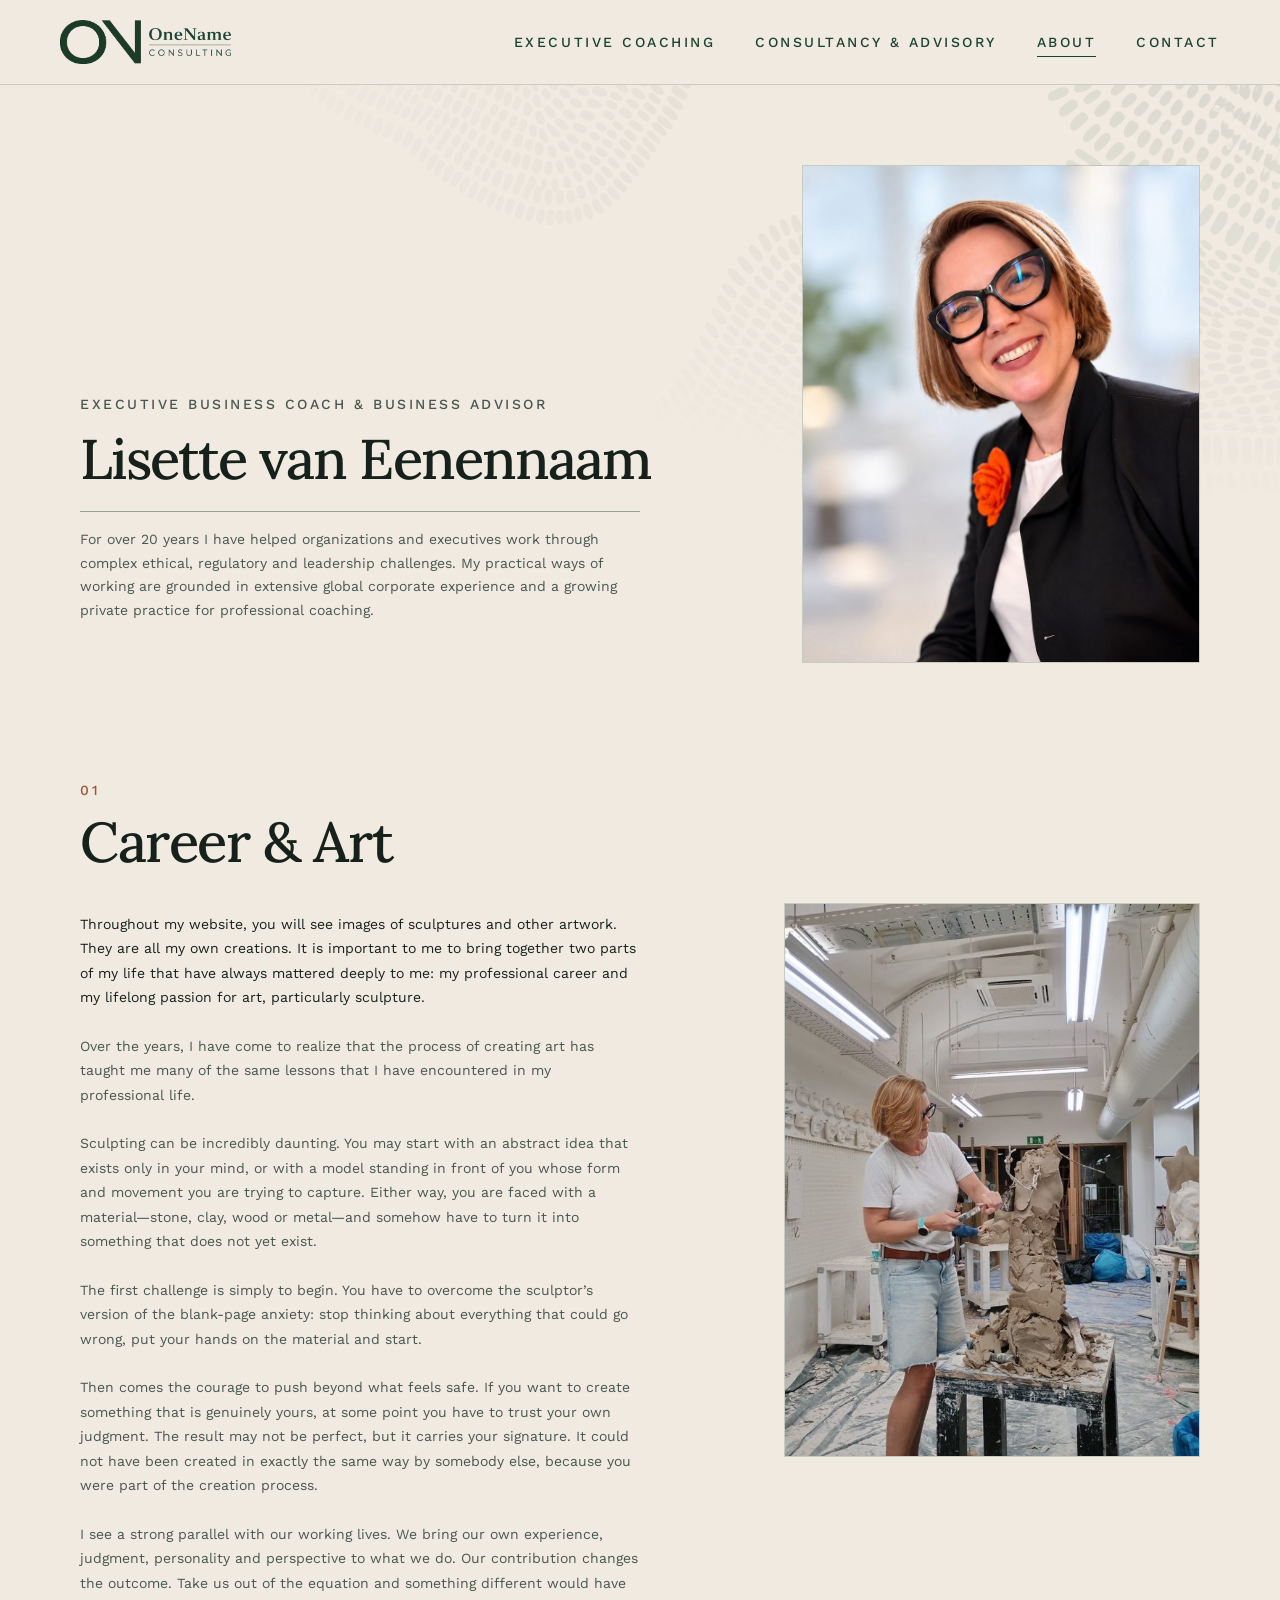
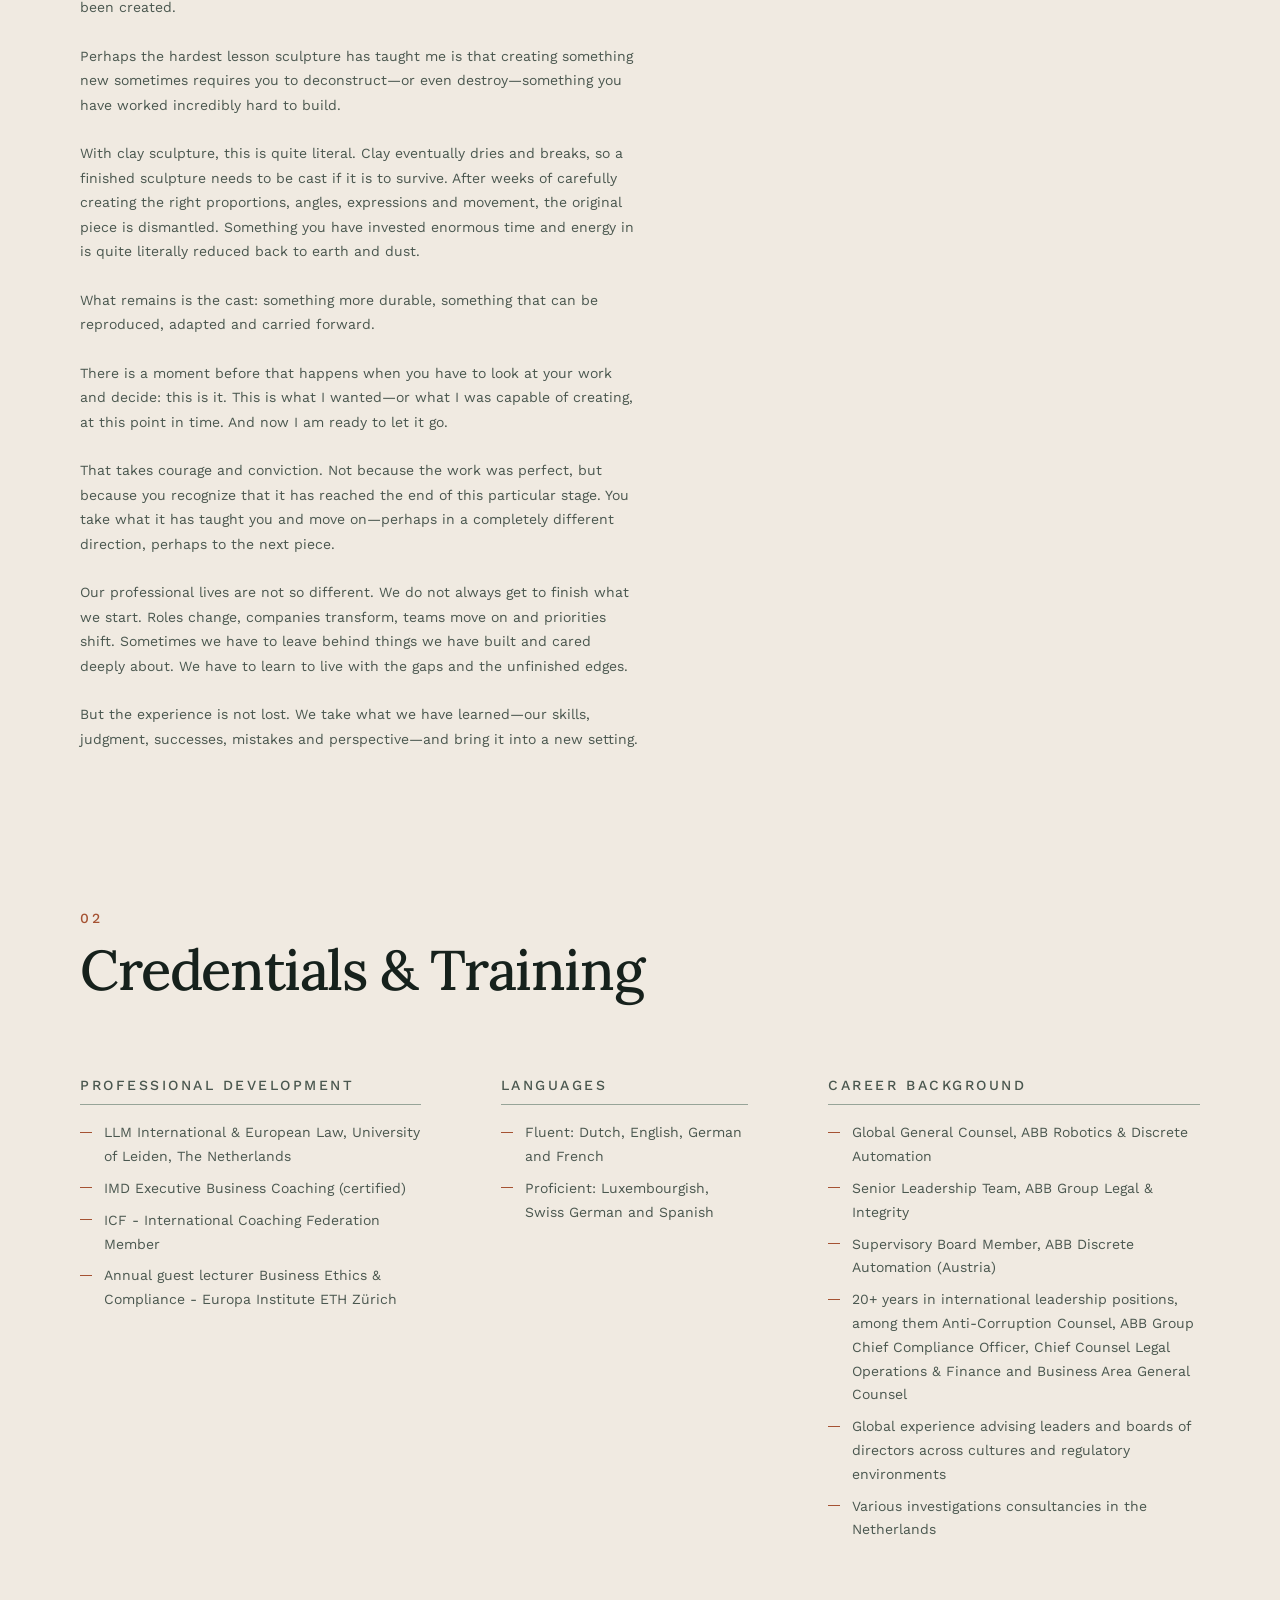
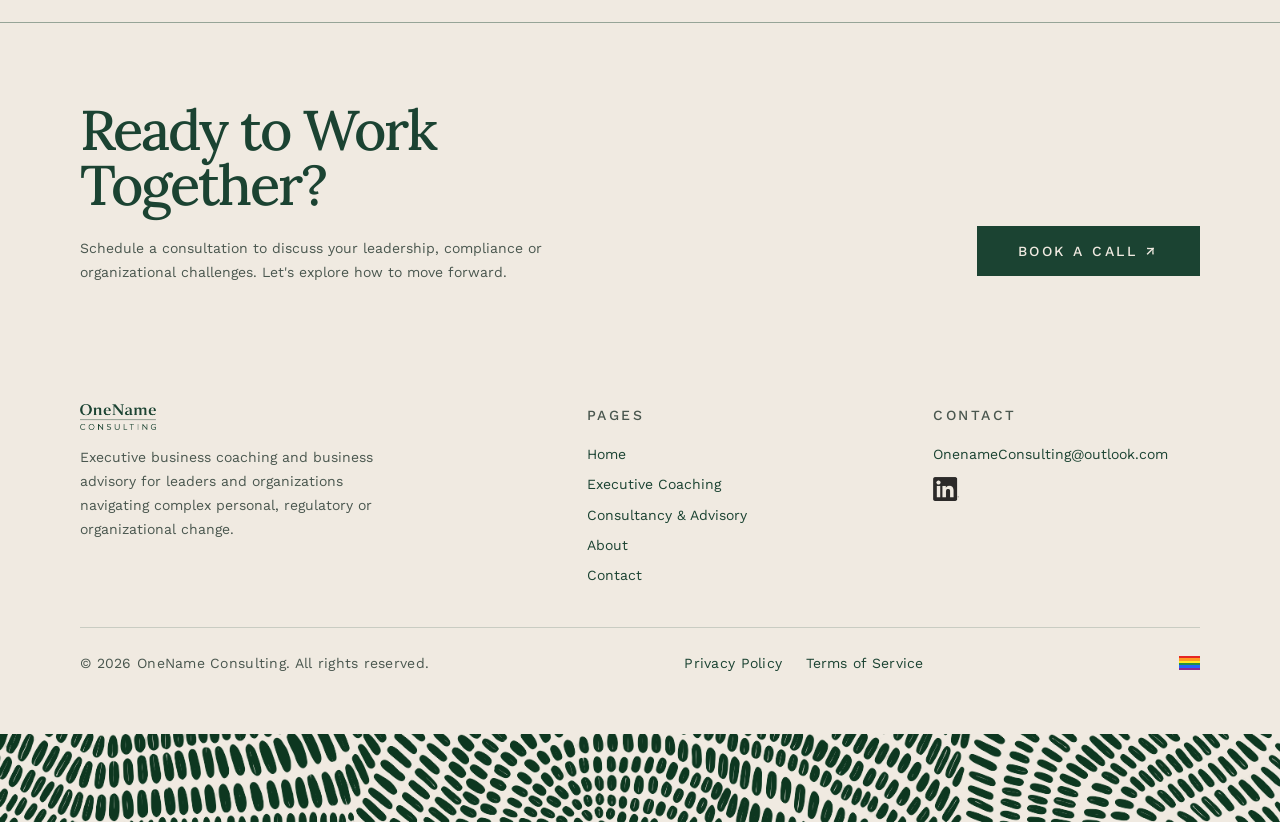
==== commit 297ed68f: "Drop what I offer from about, and reframe the marble knot The about page repeated the two service pa" ====
--- a/about/index.html
+++ b/about/index.html
@@ -301,55 +301,7 @@
       </div>
     </section>
 
-    <!-- 3. What I Offer -->
-    <section class="section services">
-      <div class="container">
-        <h2 class="section__title">What I Offer</h2>
-
-        <div class="services-grid">
-          <article class="card services-card">
-            <h3 class="card__title">Executive Business Coaching</h3>
-            <p class="card__text">
-              One-to-one coaching for senior leaders and executives working
-              through transitions, decision-making, challenges, resilience,
-              personal / professional positioning and leading with greater
-              confidence.
-            </p>
-            <a class="services-card__link" href="../business-coaching/"
-               aria-label="Learn more about executive business coaching">Learn more &rarr;</a>
-          </article>
-
-          <article class="card services-card">
-            <h3 class="card__title">Consulting &amp; Advisory</h3>
-            <p class="card__text">
-              Helping organizations navigate complexity and risk, strengthen
-              governance and create sustainable impact and strategic
-              transformation. Built from two decades running these programs
-              inside global organizations.
-            </p>
-            <a class="services-card__link" href="../consultancy-advisory/"
-               aria-label="Learn more about compliance and advisory">Learn more &rarr;</a>
-          </article>
-
-          <article class="card services-card">
-            <h3 class="card__title">Workshops &amp; Training</h3>
-            <p class="card__text">
-              Facilitated sessions for leadership teams and operational teams. I
-              can support in translating complex transformation into
-              &ldquo;do&rdquo;-language that teams can act on. With my coaching
-              skills I can support teams in improving their team spirit and
-              efficiency, and help assess and eliminate dysfunction where
-              needed. I am also experienced in supporting companies with talent
-              development programs.
-            </p>
-            <a class="services-card__link" href="../consultancy-advisory/"
-               aria-label="Contact us about workshops and training">Contact for details &rarr;</a>
-          </article>
-        </div>
-      </div>
-    </section>
-
-    <!-- 4. CTA banner -->
+    <!-- 3. CTA banner -->
     <section class="cta-banner">
       <div class="container cta-banner__inner">
         <div>
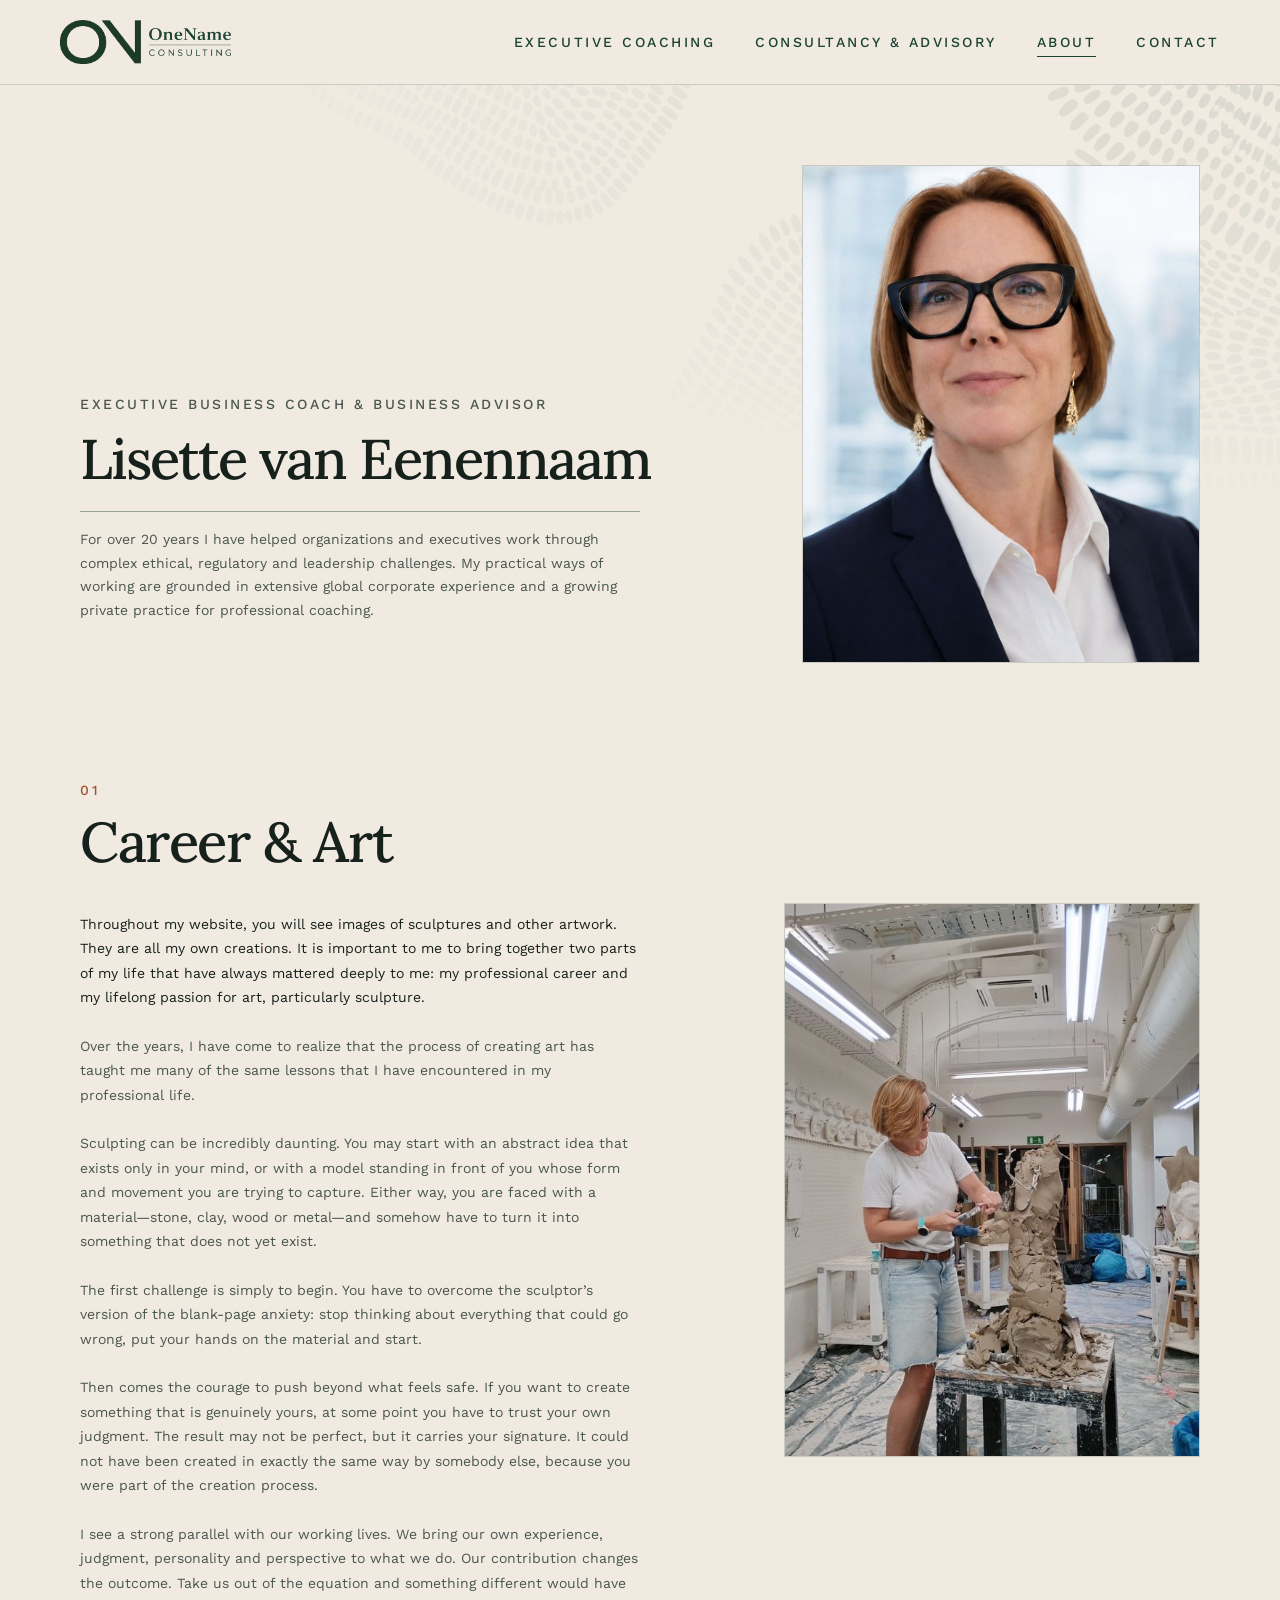
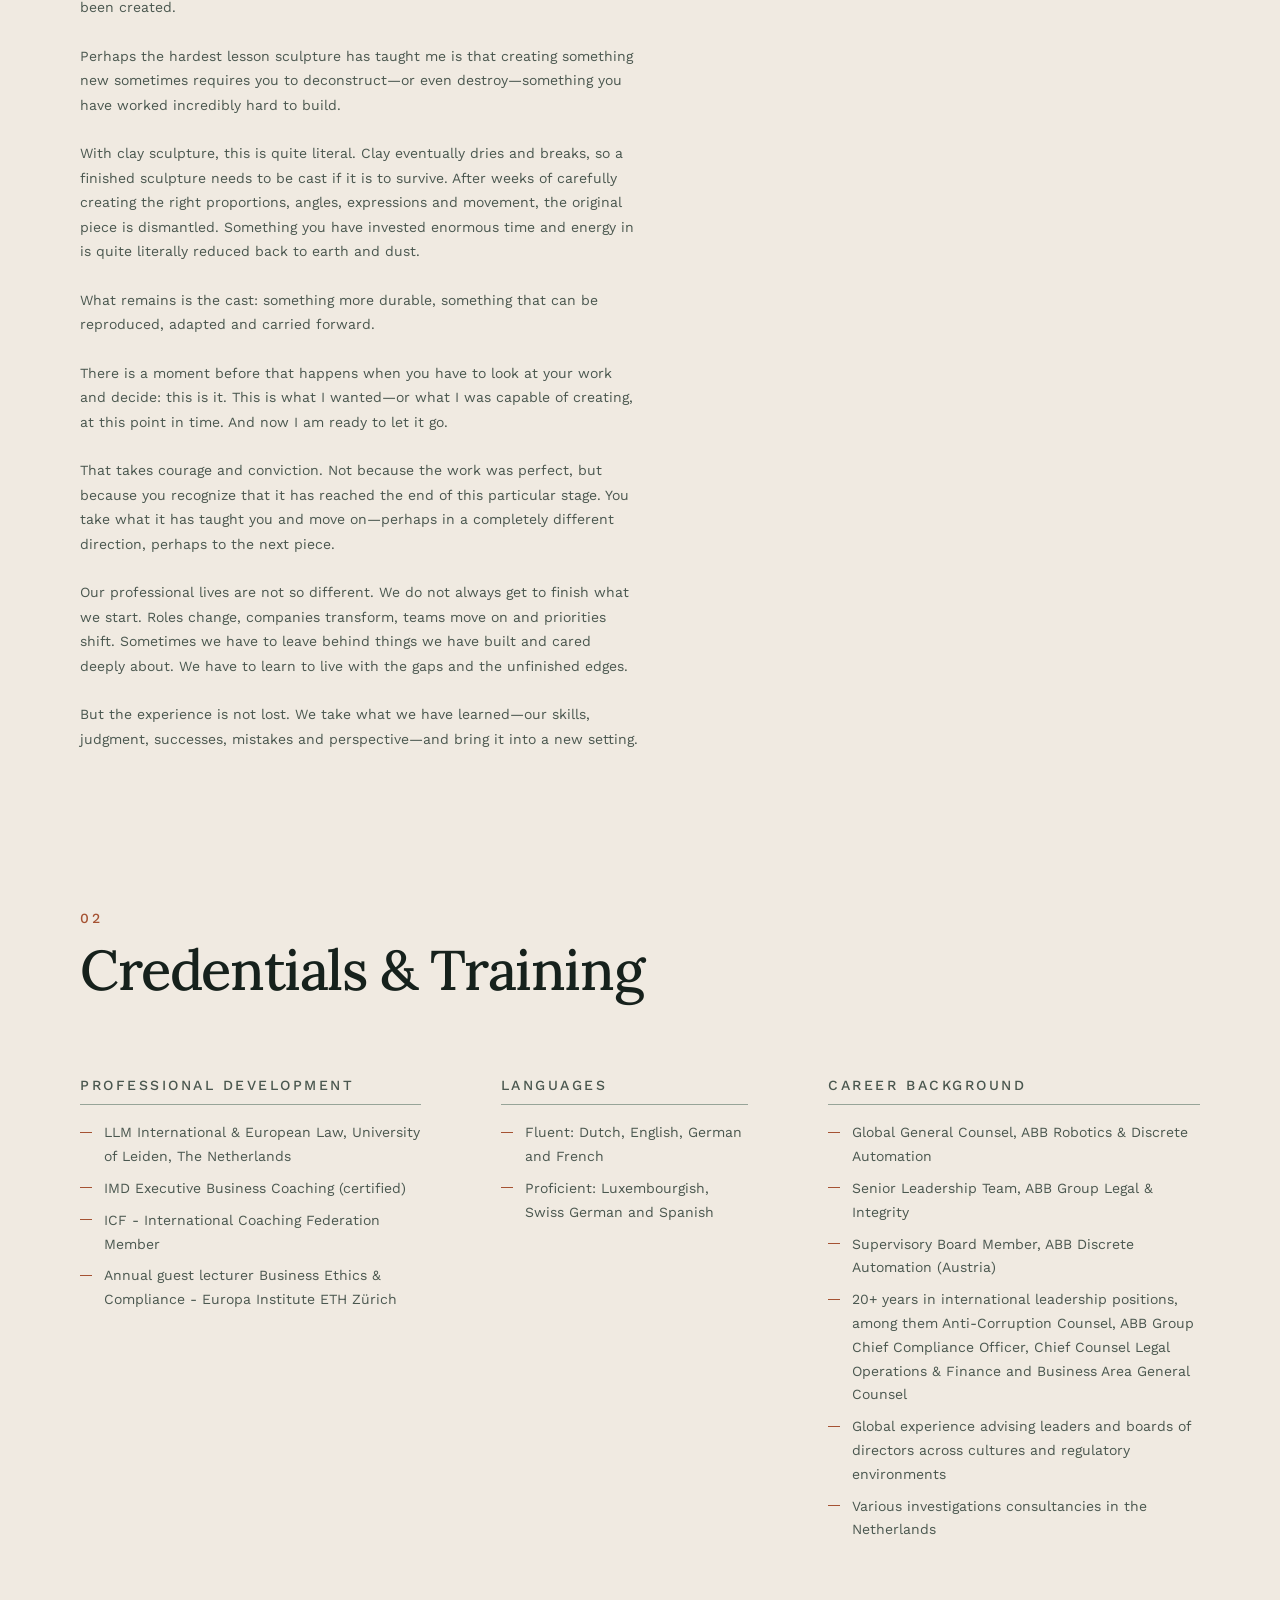
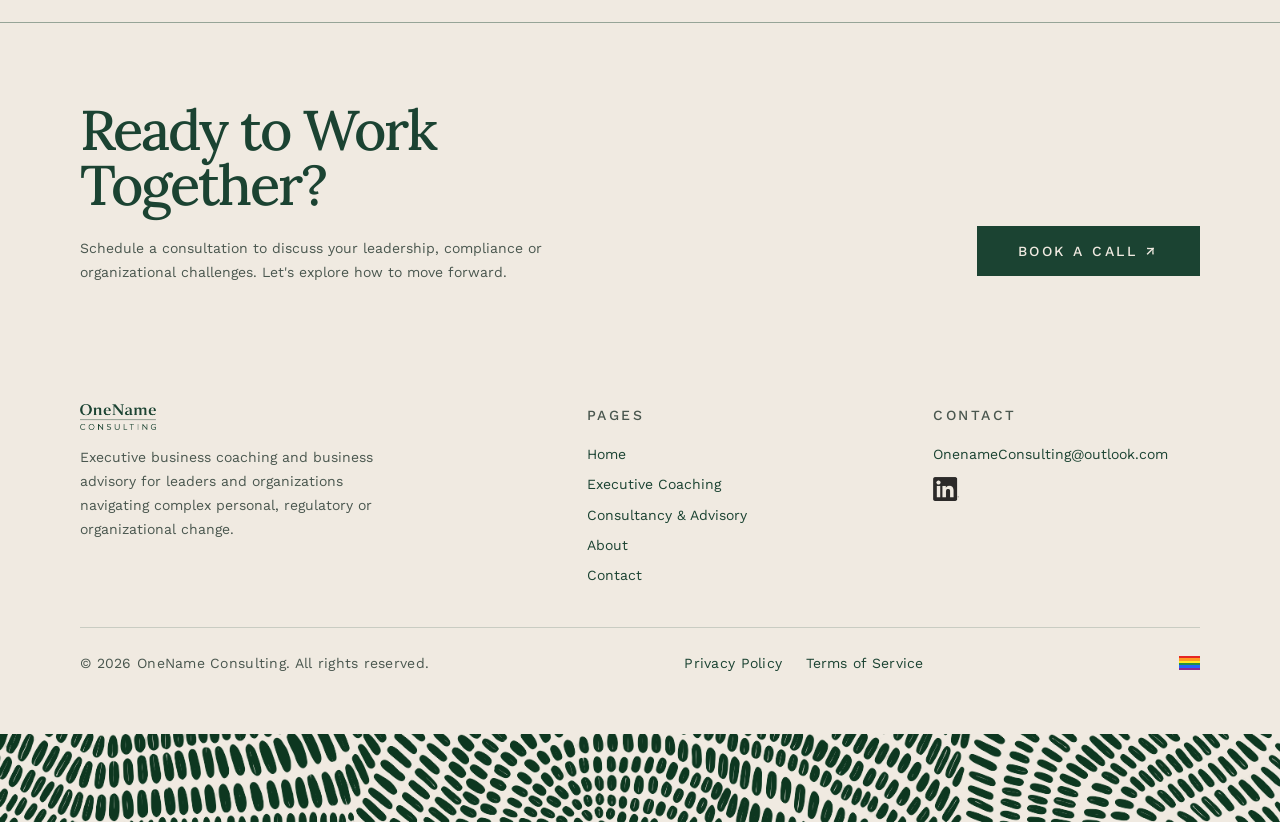
==== commit 7d1ee07e: "Swap the two portraits and give the hero less of the page The smiling studio portrait opens the land" ====
--- a/about/index.html
+++ b/about/index.html
@@ -140,7 +140,7 @@
           </div>
 
           <div class="about-header__portrait">
-            <img src="../assets/images/lisette-headshot.jpg"
+            <img src="../assets/images/lisette-portrait.jpg"
                  alt="Lisette van Eenennaam" width="880" height="1100"
                  decoding="async">
           </div>
--- a/css/styles.css
+++ b/css/styles.css
@@ -1921,9 +1921,9 @@
         calc((100% - var(--container-max)) / 2 + var(--container-gutter))
       )
       minmax(0, 1fr)
-      minmax(0, 0.82fr);
+      minmax(0, 0.62fr);
     align-items: stretch;
-    min-height: 76vh;
+    min-height: 66vh;
 
     /* The tablet rule above sets both of these on .hero__grid. Left
        uncleared they'd cascade in here too: padding-inline shrinks the
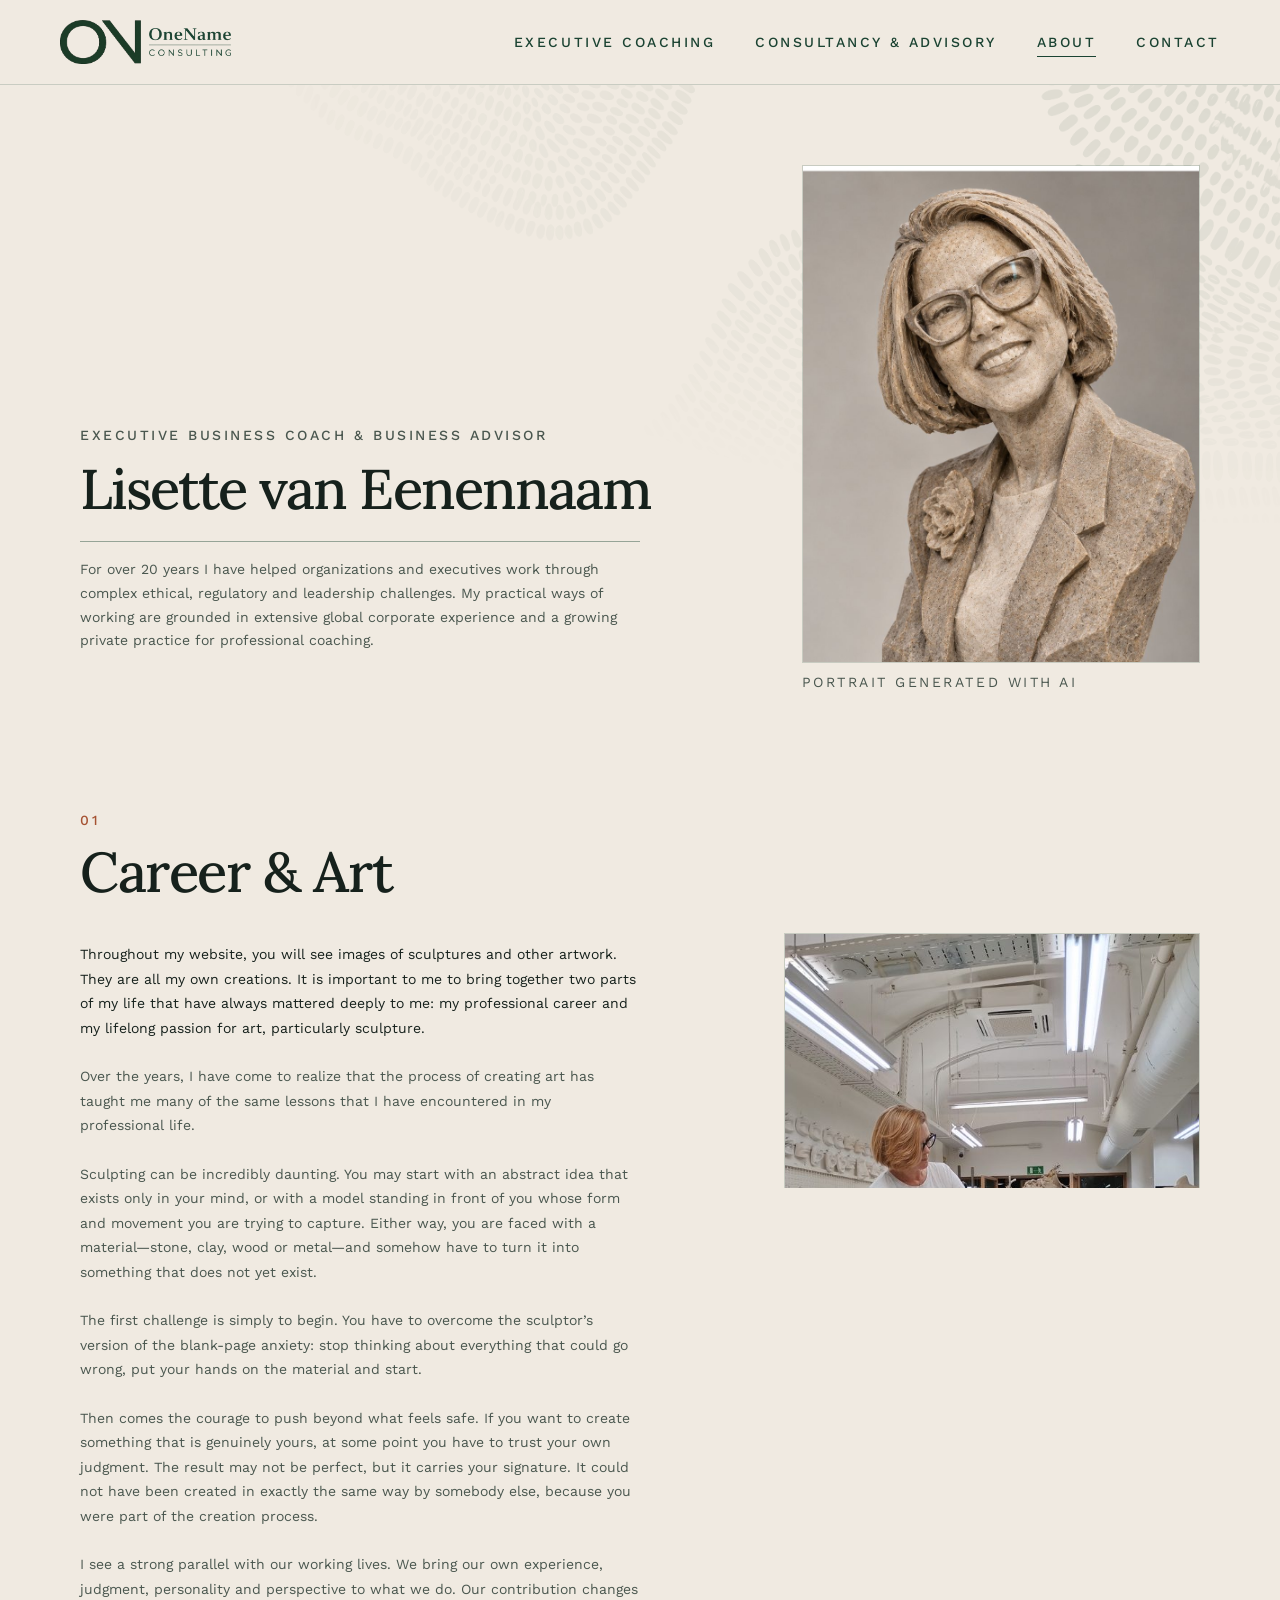
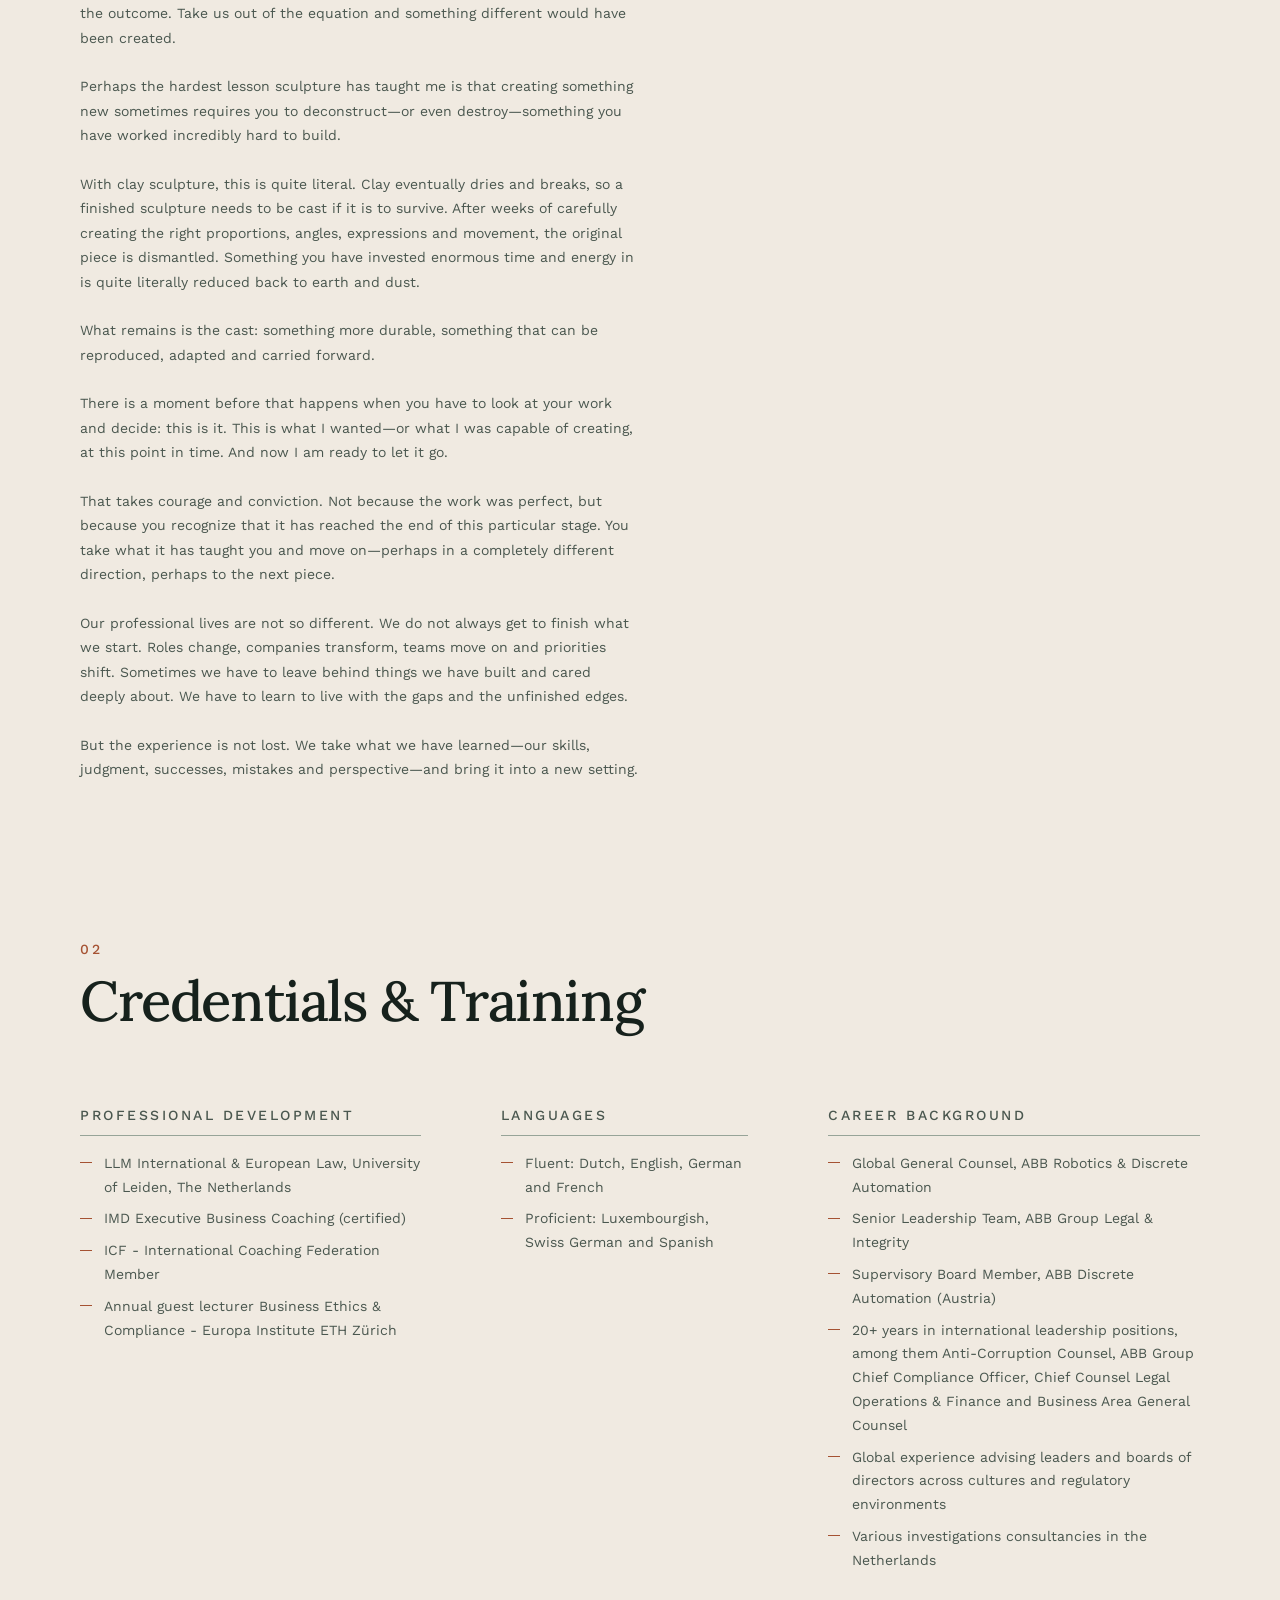
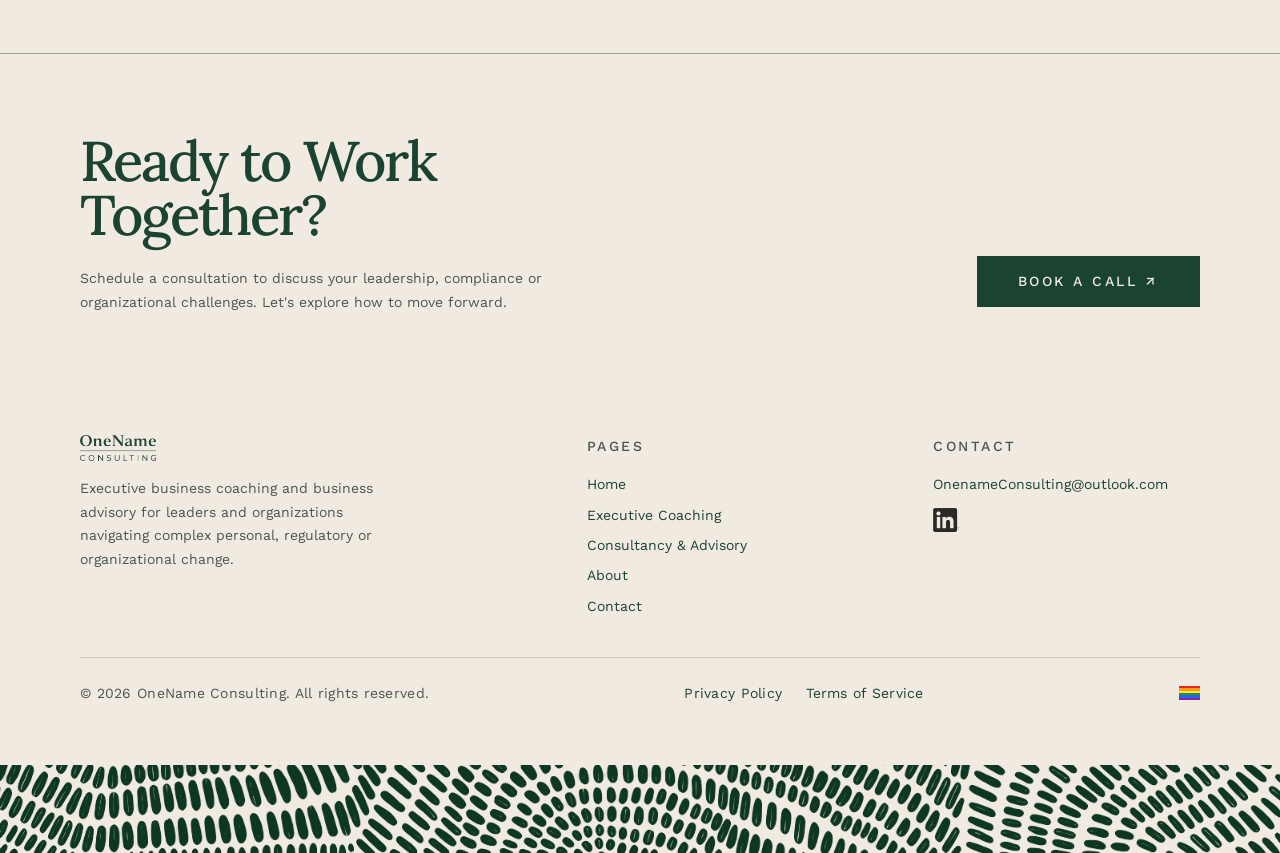
==== commit 10abba4a: "Put the stone portrait on the about page Taken from the client's A4 PDF at the resolution the file h" ====
--- a/about/index.html
+++ b/about/index.html
@@ -139,11 +139,16 @@
             </p>
           </div>
 
-          <div class="about-header__portrait">
-            <img src="../assets/images/lisette-portrait.jpg"
-                 alt="Lisette van Eenennaam" width="880" height="1100"
-                 decoding="async">
-          </div>
+          <figure class="about-header__figure">
+            <div class="about-header__portrait">
+              <img src="../assets/images/lisette-stone-portrait.jpg"
+                   alt="Lisette van Eenennaam, as a carved stone bust"
+                   width="880" height="1100" decoding="async">
+            </div>
+            <figcaption class="about-header__credit">
+              Portrait generated with AI
+            </figcaption>
+          </figure>
         </div>
       </div>
     </section>
--- a/css/styles.css
+++ b/css/styles.css
@@ -693,6 +693,19 @@
 /* Portrait slot. Holds its 4:5 shape whether or not an image is in it yet,
    so dropping the real headshot in later shifts nothing. Art-directed rather
    than framed: no radius, a hairline, and the image bleeds to the edges. */
+.about-header__figure {
+  margin: 0;
+}
+
+/* The portrait is not a photograph, and says so. */
+.about-header__credit {
+  margin-top: var(--space-sm);
+  font-size: var(--text-s);
+  letter-spacing: var(--tracking-meta);
+  text-transform: uppercase;
+  color: var(--color-text-muted);
+}
+
 .about-header__portrait {
   position: relative;
   display: flex;
@@ -1013,6 +1026,18 @@
   z-index: 1;
 }
 
+/* Hand-set line breaks, ignored until there is width enough to keep them. */
+.break-wide {
+  display: none;
+}
+
+/* A title that carries its own breaks must not also be balanced, or the
+   browser adds breaks of its own on top of them. */
+.page-hero__title--broken {
+  max-width: none;
+  text-wrap: normal;
+}
+
 .page-hero__title {
   max-width: 18ch;
   margin-top: var(--space-md);
@@ -1347,10 +1372,16 @@
   color: var(--color-accent-on-primary);
 }
 
+/* Both columns open on a rule, and those rules have to line up. The eyebrow
+   takes a row of its own above them rather than sitting inside the left
+   column, where it pushed that column's first rule down by its own height. */
+.proof__figures {
+  margin-top: 0;
+}
+
 .proof__figures {
   display: grid;
   gap: var(--space-xl);
-  margin-top: var(--space-xl);
 }
 
 /* Figure carries its unit, label sits under a rule. These take the headline
@@ -1381,6 +1412,7 @@
   border-top: 1px solid var(--rule-on-primary);
   font-size: var(--text-s);
   line-height: 1.5;
+  color: var(--color-on-primary-muted);
 }
 
 .proof__role:last-child {
@@ -1861,6 +1893,10 @@
   }
 
 
+  .break-wide {
+    display: inline;
+  }
+
   .page-hero__actions {
     flex-direction: row;
     align-items: center;
@@ -1921,9 +1957,9 @@
         calc((100% - var(--container-max)) / 2 + var(--container-gutter))
       )
       minmax(0, 1fr)
-      minmax(0, 0.62fr);
+      minmax(0, 0.56fr);
     align-items: stretch;
-    min-height: 66vh;
+    min-height: 62vh;
 
     /* The tablet rule above sets both of these on .hero__grid. Left
        uncleared they'd cascade in here too: padding-inline shrinks the
@@ -1945,12 +1981,20 @@
   .hero__media {
     order: 0;
     grid-column: 3;
-  }
-
+    display: flex;
+    align-items: center;
+    justify-content: flex-start;
+    padding-inline-end: var(--container-gutter);
+  }
+
+  /* The same frame the about page gives its portrait, so the two read as
+     one pair rather than two different treatments. */
   .hero__media img {
-    aspect-ratio: auto;
-    height: 100%;
-    object-position: center top;
+    width: 100%;
+    max-width: 400px;
+    height: auto;
+    aspect-ratio: 4 / 5;
+    object-position: center 20%;
   }
 
   /* About header ---------------------------------------------------------- */
@@ -1961,8 +2005,10 @@
     column-gap: var(--space-3xl);
   }
 
-  /* Portrait drops below the baseline of the type beside it. */
-  .about-header__portrait {
+  /* Portrait drops below the baseline of the type beside it. The offset sits
+     on the figure, not the frame: on the frame it pulled the credit line up
+     underneath the picture, which paints over it. */
+  .about-header__figure {
     margin-bottom: calc(var(--space-xl) * -1);
   }
 
@@ -2030,7 +2076,12 @@
   .proof__grid {
     grid-template-columns: minmax(0, 1fr) minmax(0, 1.4fr);
     column-gap: var(--space-3xl);
+    row-gap: var(--space-xl);
     align-items: start;
+  }
+
+  .proof__eyebrow {
+    grid-column: 1 / -1;
   }
 
   /* The stats carry phrases now, not just numbers. Two tracks inside this
